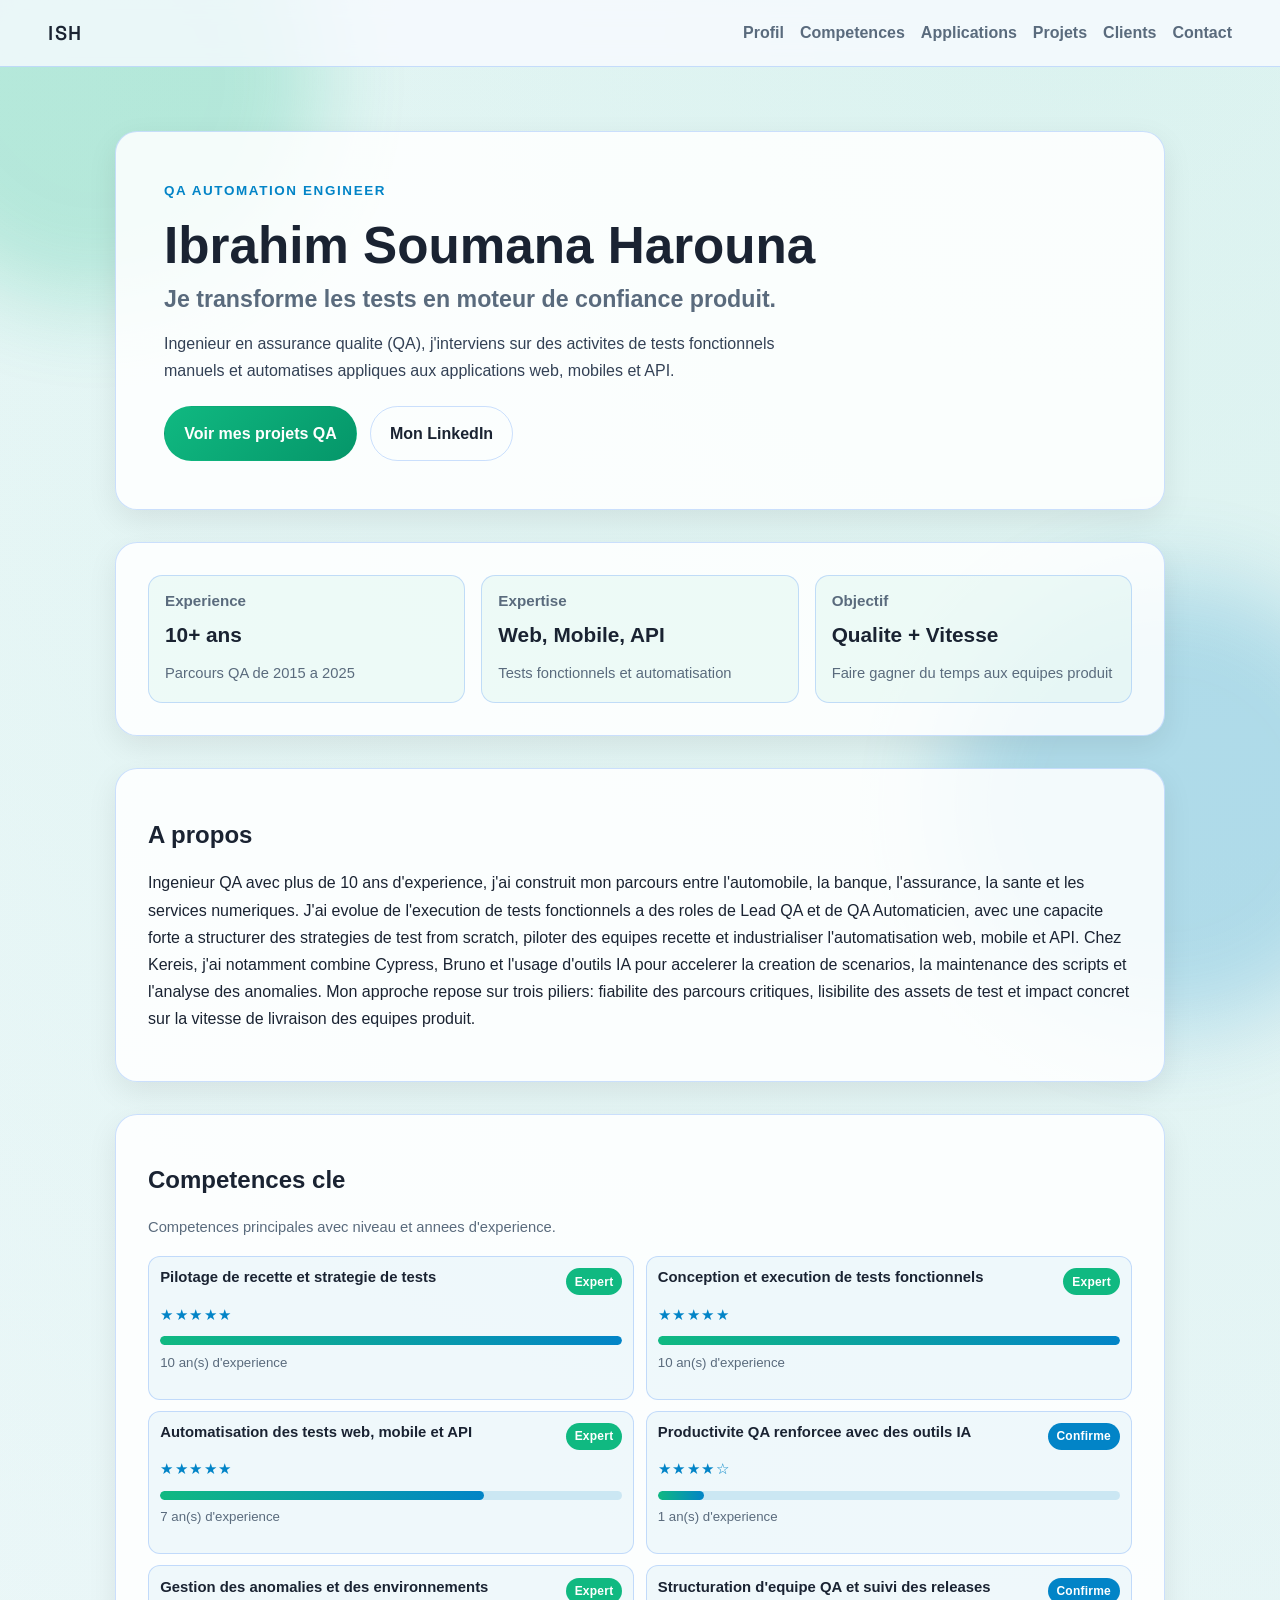
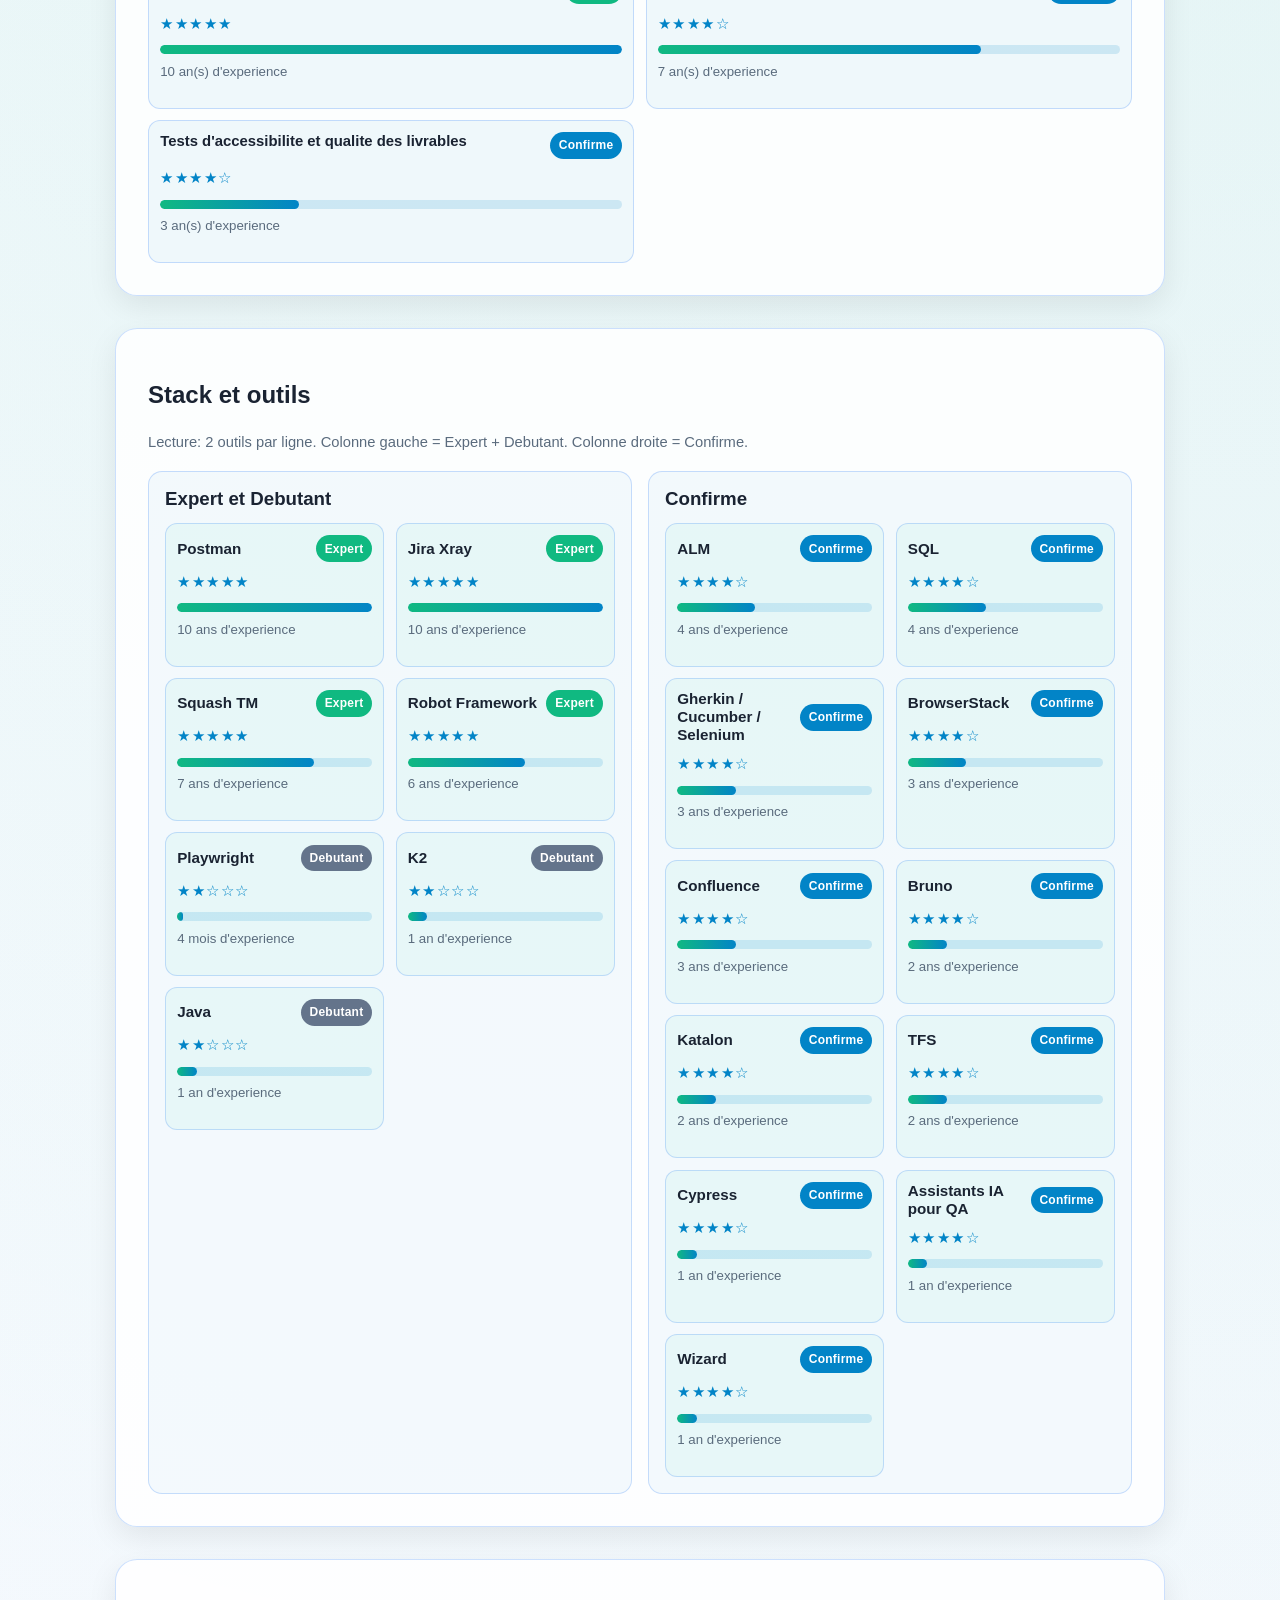
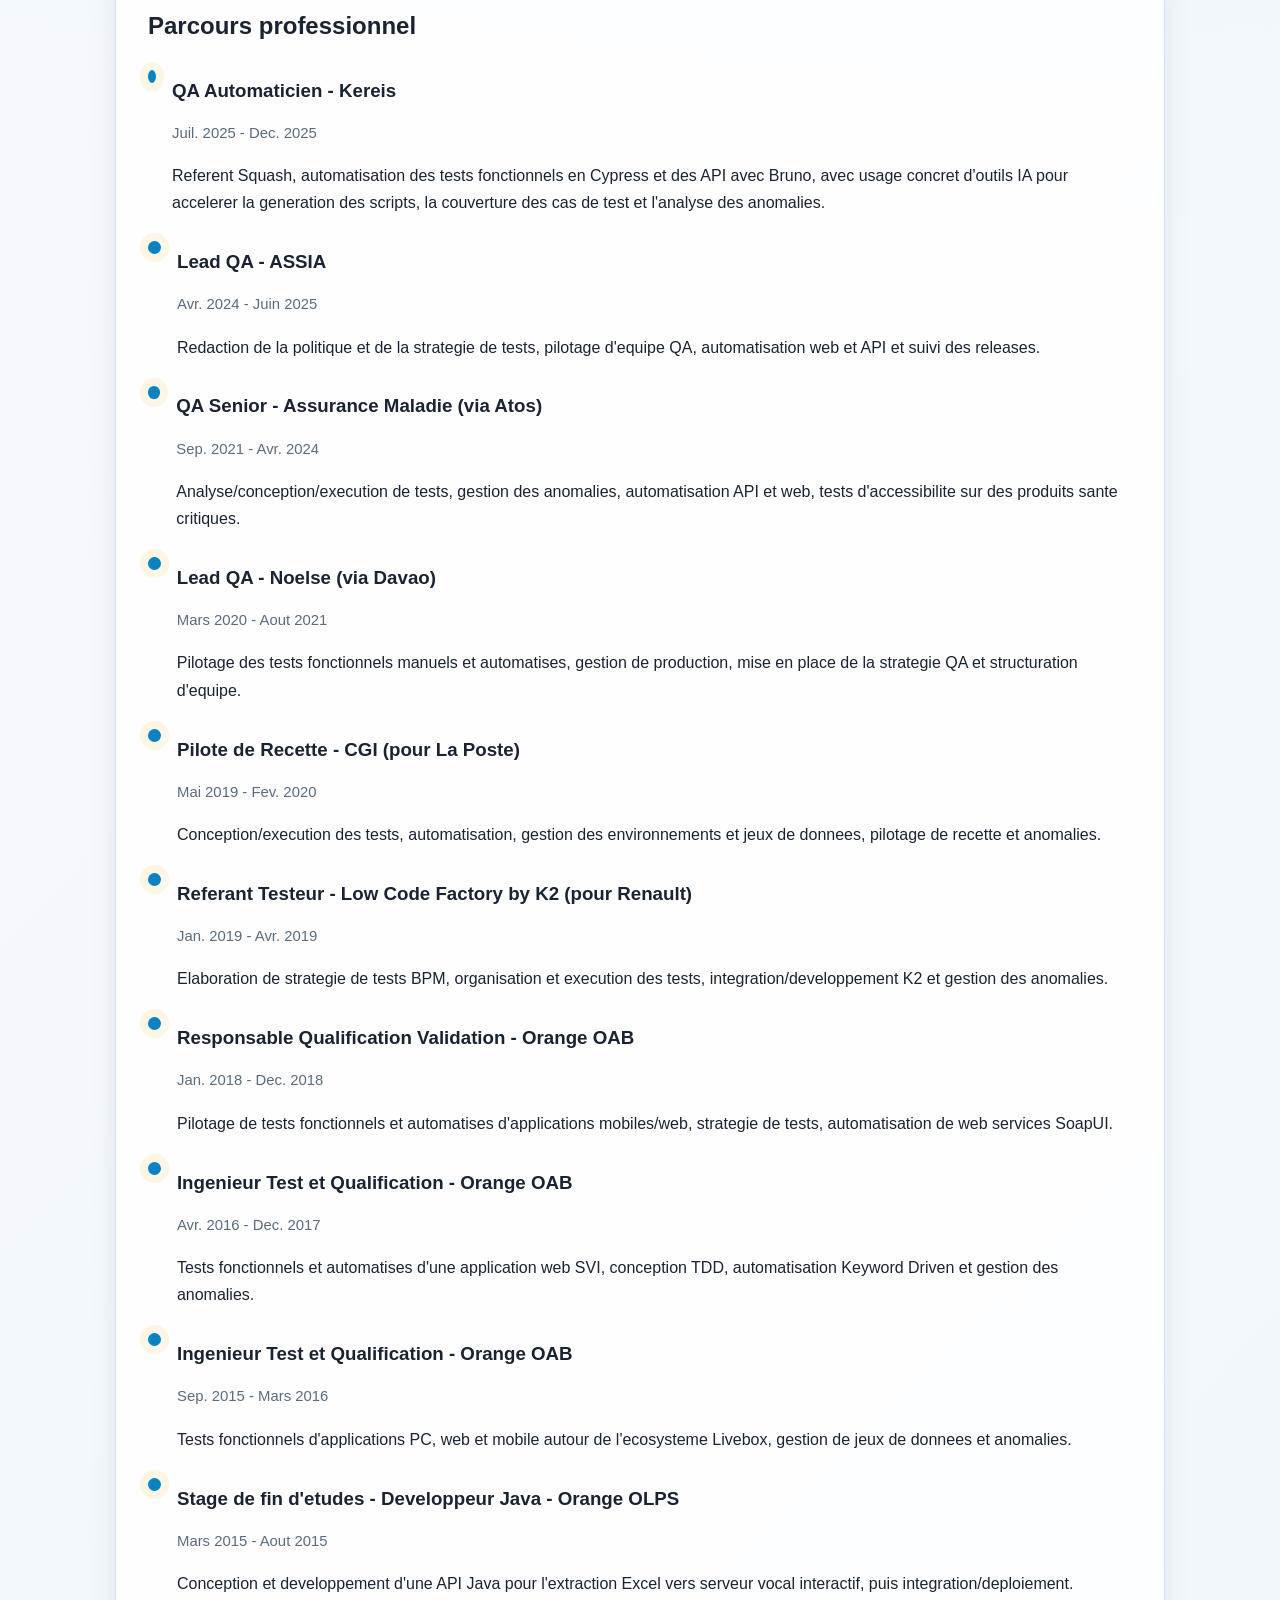
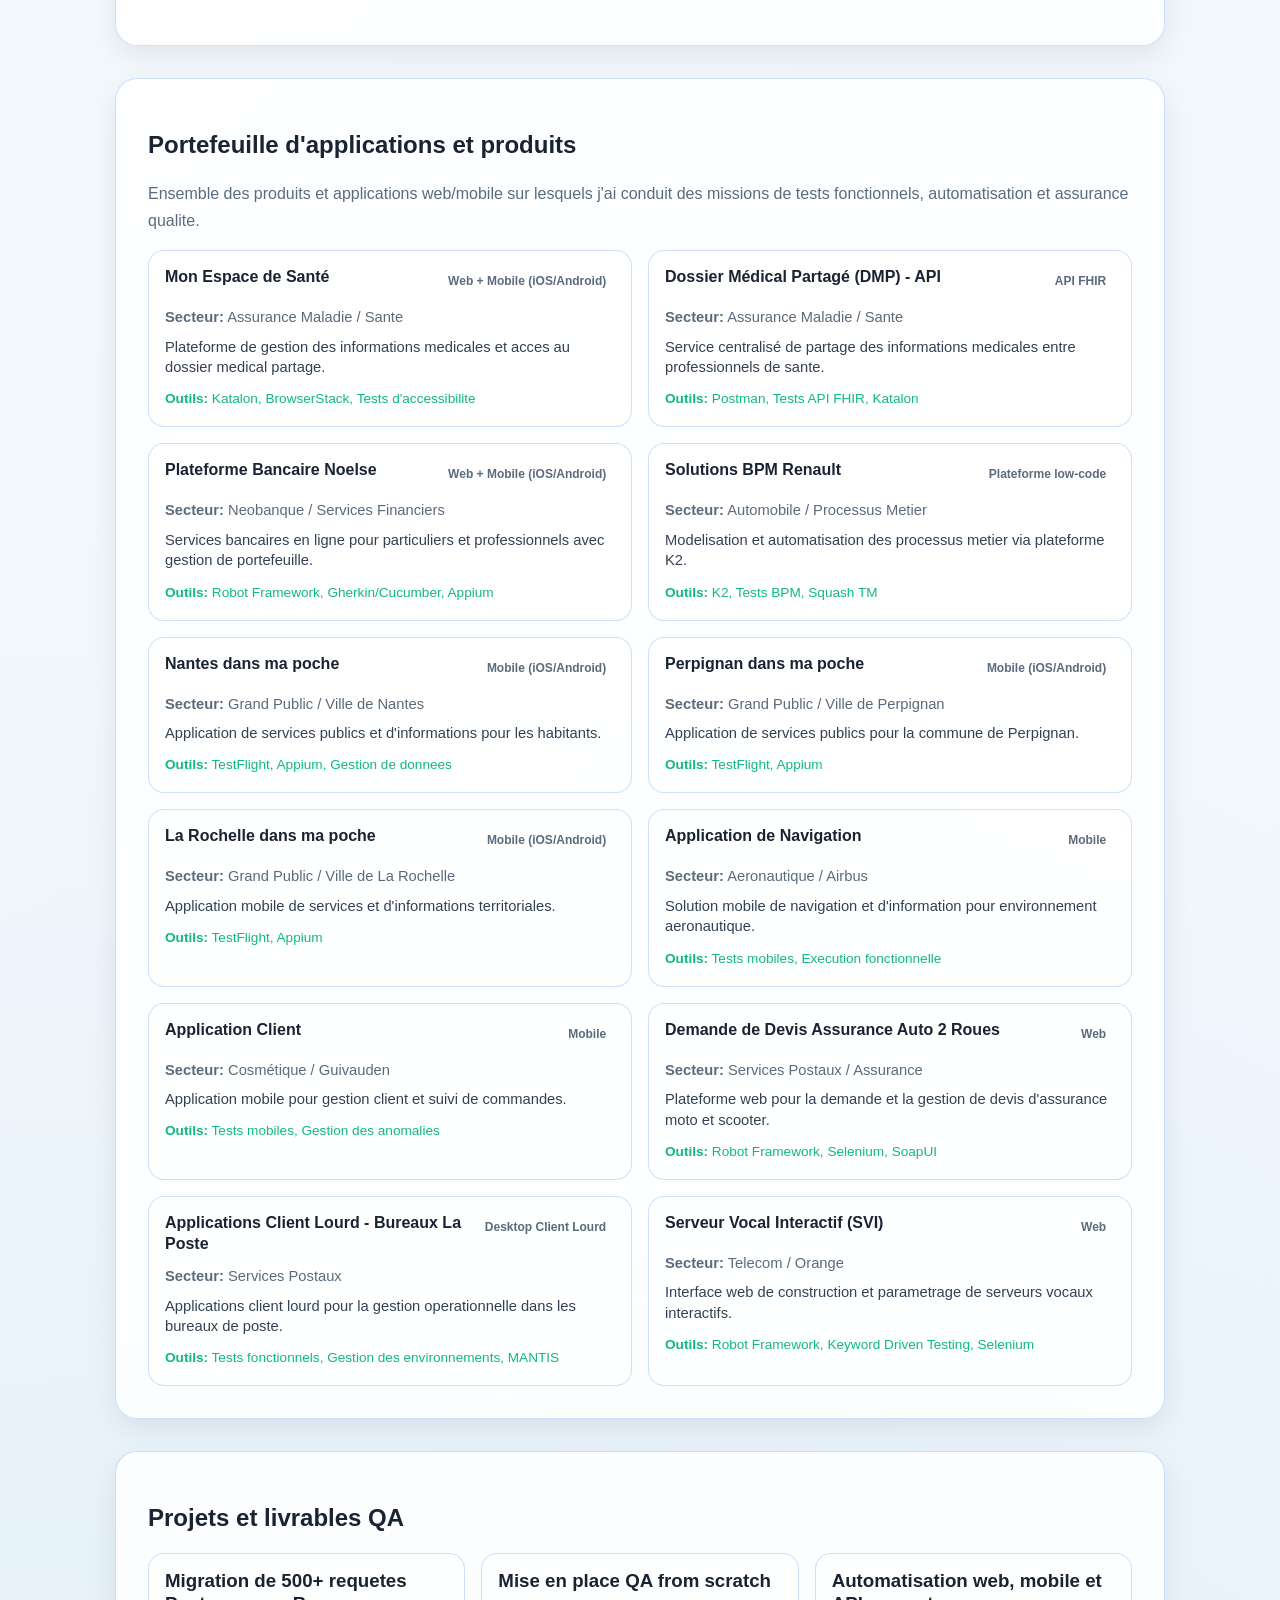
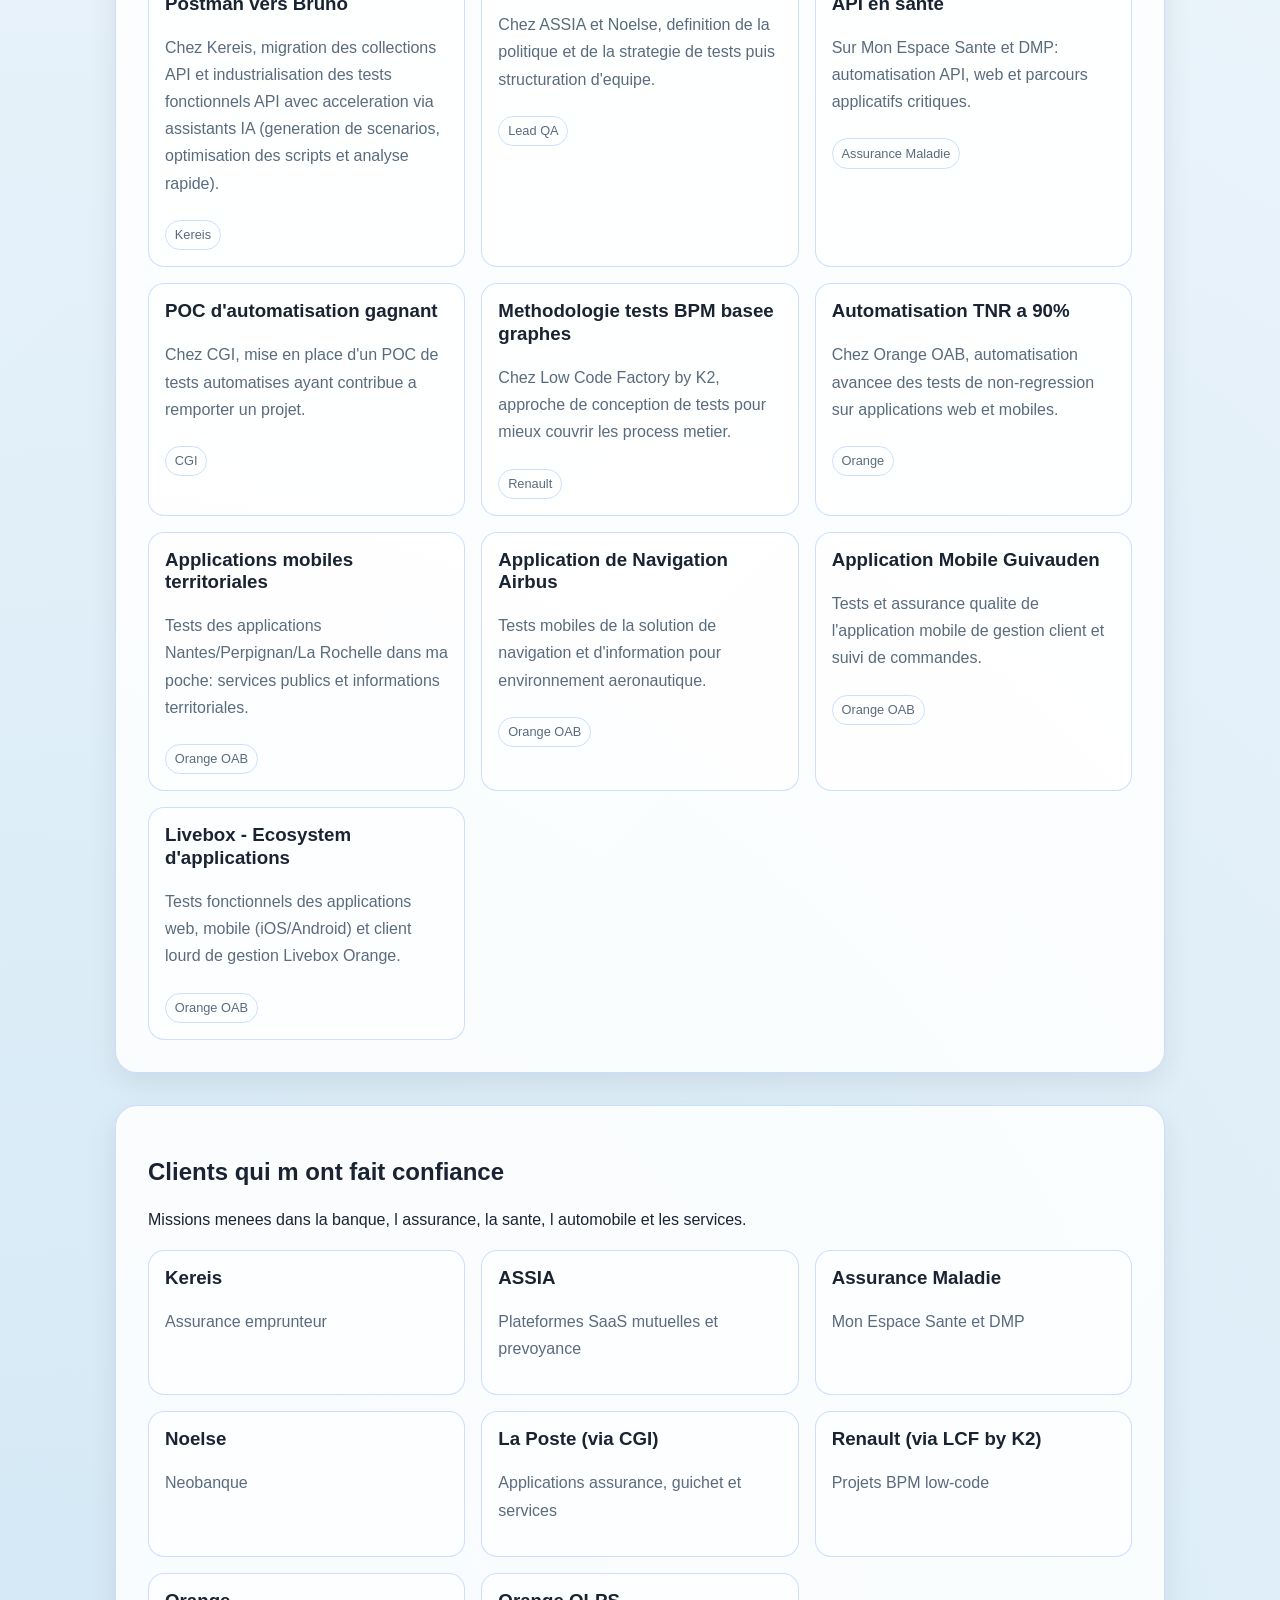
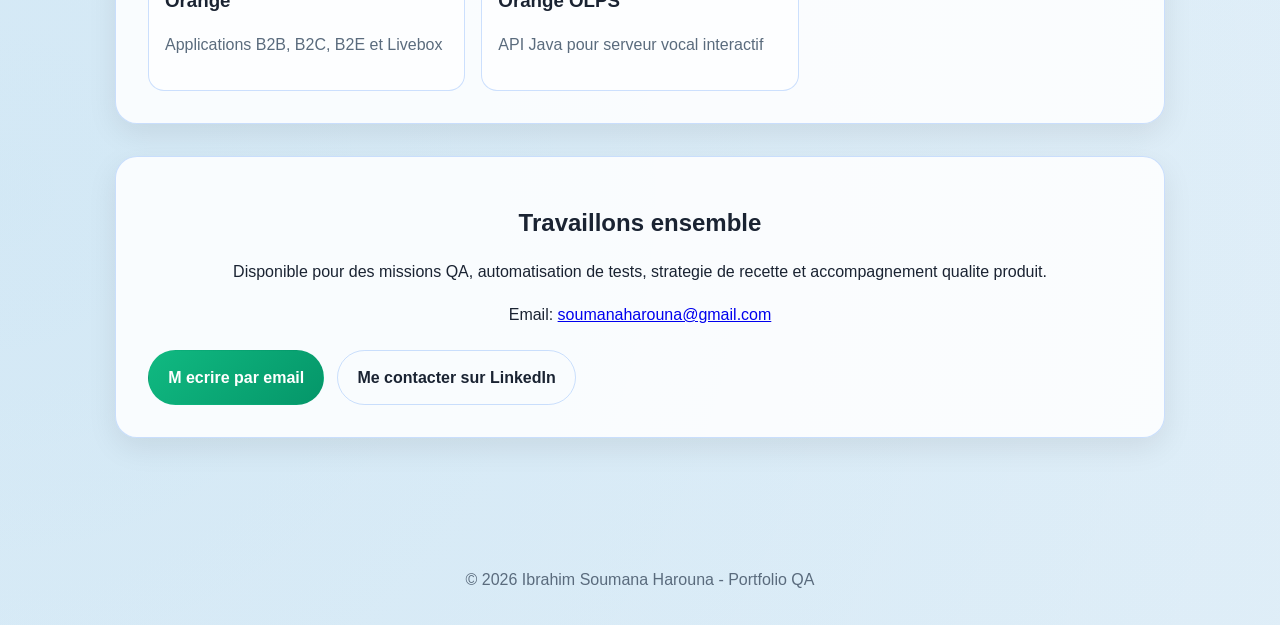
==== index.html @ 2a38deae "Initial portfolio site" ====
<!doctype html>
<html lang="fr">
  <head>
    <meta charset="UTF-8" />
    <meta name="viewport" content="width=device-width, initial-scale=1.0" />
    <title>Ibrahim Soumana Harouna | QA Automation Portfolio</title>
    <meta
      name="description"
      content="Portfolio de Ibrahim Soumana Harouna, QA Automation Engineer specialise en Cypress, Playwright et Bruno."
    />
    <link rel="preconnect" href="https://fonts.googleapis.com" />
    <link rel="preconnect" href="https://fonts.gstatic.com" crossorigin />
    <link
      href="https://fonts.googleapis.com/css2?family=Manrope:wght@400;600;700;800&family=Space+Grotesk:wght@400;500;700&display=swap"
      rel="stylesheet"
    />
    <link rel="stylesheet" href="styles.css" />
  </head>
  <body>
    <div class="bg-orb orb-1"></div>
    <div class="bg-orb orb-2"></div>

    <header class="site-header">
      <a class="brand" href="#top">ISH</a>
      <nav>
        <a href="#about">Profil</a>
        <a href="#skills">Competences</a>
        <a href="#applications">Applications</a>
        <a href="#projects">Projets</a>
        <a href="#clients">Clients</a>
        <a href="#contact">Contact</a>
      </nav>
    </header>

    <main id="top">
      <section class="hero reveal">
        <p class="kicker">QA AUTOMATION ENGINEER</p>
        <h1>
          Ibrahim Soumana Harouna
          <span>Je transforme les tests en moteur de confiance produit.</span>
        </h1>
        <p class="intro">
          Ingenieur en assurance qualite (QA), j'interviens sur des activites de tests fonctionnels
          manuels et automatises appliques aux applications web, mobiles et API.
        </p>
        <div class="hero-actions">
          <a class="btn btn-primary" href="#projects">Voir mes projets QA</a>
          <a class="btn btn-ghost" href="https://www.linkedin.com/in/ibrahim-soumana-harouna-bb83295a/" target="_blank" rel="noreferrer">Mon LinkedIn</a>
        </div>
      </section>

      <section class="stats reveal">
        <article>
          <h2>Experience</h2>
          <p>10+ ans</p>
          <span>Parcours QA de 2015 a 2025</span>
        </article>
        <article>
          <h2>Expertise</h2>
          <p>Web, Mobile, API</p>
          <span>Tests fonctionnels et automatisation</span>
        </article>
        <article>
          <h2>Objectif</h2>
          <p>Qualite + Vitesse</p>
          <span>Faire gagner du temps aux equipes produit</span>
        </article>
      </section>

      <section id="about" class="about reveal">
        <h2>A propos</h2>
        <p>
          Ingenieur QA avec plus de 10 ans d'experience, j'ai construit mon parcours entre
          l'automobile, la banque, l'assurance, la sante et les services numeriques. J'ai evolue
          de l'execution de tests fonctionnels a des roles de Lead QA et de QA Automaticien,
          avec une capacite forte a structurer des strategies de test from scratch, piloter des
          equipes recette et industrialiser l'automatisation web, mobile et API. Chez Kereis,
          j'ai notamment combine Cypress, Bruno et l'usage d'outils IA pour accelerer la creation
          de scenarios, la maintenance des scripts et l'analyse des anomalies. Mon approche repose
          sur trois piliers: fiabilite des parcours critiques, lisibilite des assets de test et
          impact concret sur la vitesse de livraison des equipes produit.
        </p>
      </section>

      <section id="skills" class="skills reveal">
        <h2>Competences cle</h2>
        <p class="skills-legend">
          Competences principales avec niveau et annees d'experience.
        </p>
        <div id="skills-grid" class="skills-grid"></div>
      </section>

      <section id="stack" class="stack reveal">
        <h2>Stack et outils</h2>
        <p class="tools-legend">
          Lecture: 2 outils par ligne. Colonne gauche = Expert + Debutant. Colonne droite = Confirme.
        </p>
        <div class="stack-columns">
          <div class="stack-column">
            <h3>Expert et Debutant</h3>
            <div id="tools-left-list" class="tools-level-list"></div>
          </div>
          <div class="stack-column">
            <h3>Confirme</h3>
            <div id="tools-right-list" class="tools-level-list"></div>
          </div>
        </div>
      </section>

      <section class="timeline reveal">
        <h2>Parcours professionnel</h2>
        <div id="experience-list"></div>
      </section>

      <section id="applications" class="applications reveal">
        <h2>Portefeuille d'applications et produits</h2>
        <p>
          Ensemble des produits et applications web/mobile sur lesquels j'ai conduit des missions
          de tests fonctionnels, automatisation et assurance qualite.
        </p>
        <div id="applications-grid" class="applications-grid"></div>
      </section>

      <section id="projects" class="projects reveal">
        <h2>Projets et livrables QA</h2>
        <div id="project-grid" class="project-grid"></div>
      </section>

      <section id="clients" class="clients reveal">
        <h2>Clients qui m ont fait confiance</h2>
        <p>
          Missions menees dans la banque, l assurance, la sante, l automobile et les services.
        </p>
        <div id="client-grid" class="client-grid"></div>
      </section>

      <section id="contact" class="contact reveal">
        <h2>Travaillons ensemble</h2>
        <p>
          Disponible pour des missions QA, automatisation de tests, strategie de recette et
          accompagnement qualite produit.
        </p>
        <p>
          Email: <a href="mailto:soumanaharouna@gmail.com">soumanaharouna@gmail.com</a>
        </p>
        <div class="hero-actions">
          <a class="btn btn-primary" href="mailto:soumanaharouna@gmail.com">M ecrire par email</a>
          <a class="btn btn-ghost" href="https://www.linkedin.com/in/ibrahim-soumana-harouna-bb83295a/" target="_blank" rel="noreferrer">Me contacter sur LinkedIn</a>
        </div>
      </section>
    </main>

    <footer>
      <p>© <span id="year"></span> Ibrahim Soumana Harouna - Portfolio QA</p>
    </footer>

    <script src="app.js"></script>
  </body>
</html>
---- styles.css ----
:root {
  --bg: #f8fbff;
  --bg-soft: #eef5fb;
  --text: #1a2332;
  --muted: #5a6b7d;
  --card: rgba(255, 255, 255, 0.85);
  --line: rgba(59, 130, 246, 0.25);
  --accent: #10b981;
  --accent-2: #0284c7;
  --shadow: 0 10px 30px rgba(0, 0, 0, 0.08);
}

* {
  box-sizing: border-box;
}

html,
body {
  margin: 0;
  padding: 0;
}

body {
  font-family: "Segoe UI", Tahoma, Geneva, Verdana, sans-serif;
  background:
    radial-gradient(circle at 85% 0%, rgba(16, 185, 129, 0.12), transparent 40%),
    radial-gradient(circle at 0% 95%, rgba(2, 132, 199, 0.12), transparent 35%),
    linear-gradient(135deg, var(--bg) 0%, var(--bg-soft) 100%);
  color: var(--text);
  line-height: 1.7;
  overflow-x: hidden;
}

.bg-orb {
  position: fixed;
  width: 28rem;
  height: 28rem;
  border-radius: 50%;
  filter: blur(45px);
  z-index: -1;
  opacity: 0.22;
}

.orb-1 {
  top: -9rem;
  left: -8rem;
  background: #10b981;
}

.orb-2 {
  bottom: -8rem;
  right: -7rem;
  background: #0284c7;
}

.site-header {
  position: sticky;
  top: 0;
  backdrop-filter: blur(10px);
  background: rgba(248, 251, 255, 0.8);
  border-bottom: 1px solid var(--line);
  padding: 1rem min(6vw, 3rem);
  display: flex;
  justify-content: space-between;
  align-items: center;
  z-index: 9;
}

.site-header nav {
  display: flex;
  gap: 1rem;
  flex-wrap: wrap;
}

.site-header a {
  color: var(--muted);
  text-decoration: none;
  font-weight: 600;
  transition: color 0.25s ease;
}

.site-header a:hover {
  color: var(--text);
}

.brand {
  font-family: "Space Grotesk", sans-serif;
  font-size: 1.25rem;
  letter-spacing: 0.08em;
  color: var(--text) !important;
}

main {
  width: min(1050px, 92vw);
  margin: 0 auto;
  padding: 2rem 0 4rem;
}

section {
  margin: 2rem 0;
  padding: 2rem;
  border: 1px solid var(--line);
  border-radius: 22px;
  background: var(--card);
  box-shadow: var(--shadow);
}

.hero {
  padding: 3rem;
}

.kicker {
  margin: 0;
  letter-spacing: 0.12em;
  color: var(--accent-2);
  font-size: 0.84rem;
  font-weight: 700;
}

h1,
h2,
h3 {
  font-family: "Segoe UI", Tahoma, Geneva, Verdana, sans-serif;
  line-height: 1.2;
}

h1 {
  font-size: clamp(2rem, 4vw, 3.5rem);
  margin: 0.75rem 0 1rem;
}

h1 span {
  display: block;
  font-size: clamp(1rem, 2.1vw, 1.45rem);
  color: var(--muted);
  margin-top: 0.6rem;
  font-family: "Segoe UI", Tahoma, Geneva, Verdana, sans-serif;
}

.intro {
  max-width: 70ch;
  color: #334155;
}

.hero-actions {
  margin-top: 1.4rem;
  display: flex;
  gap: 0.8rem;
  flex-wrap: wrap;
}

.btn {
  display: inline-flex;
  align-items: center;
  justify-content: center;
  border-radius: 999px;
  padding: 0.8rem 1.2rem;
  text-decoration: none;
  font-weight: 700;
  border: 1px solid transparent;
  transition: transform 0.2s ease, box-shadow 0.2s ease, background 0.2s ease;
}

.btn:hover {
  transform: translateY(-2px);
}

.btn-primary {
  color: #fff;
  background: linear-gradient(135deg, var(--accent), #059669);
}

.btn-ghost {
  color: var(--text);
  border-color: var(--line);
}

.stats {
  display: grid;
  grid-template-columns: repeat(3, minmax(0, 1fr));
  gap: 1rem;
}

.stats article {
  border: 1px solid var(--line);
  border-radius: 14px;
  padding: 1rem;
  background: rgba(16, 185, 129, 0.06);
}

.stats h2 {
  margin: 0;
  font-size: 0.95rem;
  color: var(--muted);
}

.stats p {
  margin: 0.4rem 0;
  font-size: 1.3rem;
  font-weight: 800;
}

.stats span {
  color: var(--muted);
  font-size: 0.92rem;
}


.skills,
.stack {
  display: block;
}

.skills-legend {
  margin: 1rem 0 0;
  color: var(--muted);
  font-size: 0.92rem;
}

.skills-grid {
  margin-top: 1rem;
  display: grid;
  grid-template-columns: repeat(2, minmax(0, 1fr));
  gap: 0.7rem;
}

.skill-card {
  border: 1px solid var(--line);
  border-radius: 12px;
  padding: 0.7rem;
  background: rgba(2, 132, 199, 0.05);
}

.skill-header {
  display: flex;
  justify-content: space-between;
  align-items: flex-start;
  gap: 0.5rem;
  margin-bottom: 0.4rem;
}

.skill-header h3 {
  margin: 0;
  font-size: 0.93rem;
  font-family: "Segoe UI", Tahoma, Geneva, Verdana, sans-serif;
  line-height: 1.3;
}

.skills ul {
  margin: 1rem 0 0;
  padding: 0;
  list-style: none;
  display: grid;
  gap: 0.6rem;
}

.skills li {
  border-left: 3px solid var(--accent);
  padding: 0.55rem 0.8rem;
  background: rgba(16, 185, 129, 0.08);
  border-radius: 0 10px 10px 0;
}

.tools-list {
  grid-template-columns: repeat(2, minmax(0, 1fr));
}

.tools-legend {
  margin: 0.7rem 0 0;
  color: var(--muted);
  font-size: 0.92rem;
}

.stack-columns {
  margin-top: 1rem;
  display: grid;
  grid-template-columns: 1fr 1fr;
  gap: 1rem;
}

.stack-column {
  border: 1px solid var(--line);
  border-radius: 14px;
  padding: 1rem;
  background: rgba(2, 132, 199, 0.04);
}

.stack-column h3 {
  margin: 0;
}

.tools-level-list {
  margin-top: 0.8rem;
  display: grid;
  grid-template-columns: repeat(2, minmax(0, 1fr));
  gap: 0.7rem;
}

.tool-level-item {
  border: 1px solid var(--line);
  border-radius: 12px;
  padding: 0.7rem;
  background: rgba(16, 185, 129, 0.05);
}

.tool-level-header {
  display: flex;
  justify-content: space-between;
  align-items: center;
  gap: 0.5rem;
}

.tool-level-header h3 {
  margin: 0;
  font-size: 0.95rem;
  font-family: "Segoe UI", Tahoma, Geneva, Verdana, sans-serif;
}

.level-badge {
  border-radius: 999px;
  padding: 0.2rem 0.55rem;
  font-size: 0.75rem;
  font-weight: 800;
  letter-spacing: 0.02em;
}

.level-expert {
  color: #fff;
  background: #10b981;
}

.level-confirme {
  color: #fff;
  background: #0284c7;
}

.level-debutant {
  color: #fff;
  background: #64748b;
}

.level-track {
  height: 9px;
  border-radius: 999px;
  margin-top: 0.55rem;
  background: rgba(2, 132, 199, 0.15);
  overflow: hidden;
}

.tool-stars {
  margin: 0.4rem 0 0;
  font-size: 0.95rem;
  letter-spacing: 0.1em;
  color: #0284c7;
}

.level-fill {
  display: block;
  height: 100%;
  border-radius: inherit;
  background: linear-gradient(90deg, var(--accent), var(--accent-2));
}

.tool-level-foot {
  margin-top: 0.4rem;
  color: var(--muted);
  font-size: 0.83rem;
}

.timeline article {
  display: flex;
  gap: 1rem;
  align-items: flex-start;
}

.timeline-dot {
  width: 13px;
  height: 13px;
  border-radius: 50%;
  margin-top: 0.55rem;
  background: var(--accent-2);
  box-shadow: 0 0 0 8px rgba(255, 200, 87, 0.17);
}

.timeline-date {
  margin: 0.25rem 0;
  color: var(--muted);
  font-size: 0.93rem;
}

.applications {
  display: block;
}

.applications > p {
  color: var(--muted);
  margin: 1rem 0;
}

.applications-grid {
  display: grid;
  grid-template-columns: repeat(2, minmax(0, 1fr));
  gap: 1rem;
  margin-top: 1rem;
}

.app-card {
  border: 1px solid var(--line);
  border-radius: 16px;
  padding: 1rem;
  background: rgba(255, 255, 255, 0.6);
  transition: border-color 0.25s ease, box-shadow 0.25s ease;
}

.app-card:hover {
  border-color: var(--accent);
  box-shadow: 0 8px 24px rgba(16, 185, 129, 0.15);
}

.app-card-header {
  display: flex;
  justify-content: space-between;
  align-items: flex-start;
  gap: 0.8rem;
  margin-bottom: 0.6rem;
}

.app-card h3 {
  margin: 0;
  font-size: 1rem;
  line-height: 1.3;
}

.app-type {
  border-radius: 6px;
  padding: 0.25rem 0.55rem;
  color: #1e293b;
  color: var(--muted);
  font-size: 0.75rem;
  font-weight: 700;
  white-space: nowrap;
}

.app-sector {
  margin: 0.4rem 0;
  font-size: 0.92rem;
  color: var(--muted);
}

.app-desc {
  margin: 0.4rem 0;
  font-size: 0.92rem;
  color: #334155;
  line-height: 1.4;
}

.app-techs {
  margin: 0.6rem 0 0;
  font-size: 0.85rem;
  color: var(--accent);
}

.project-grid,
.client-grid {
  display: grid;
  grid-template-columns: repeat(3, minmax(0, 1fr));
  gap: 1rem;
  margin-top: 1rem;
}

.card {
  border: 1px solid var(--line);
  border-radius: 16px;
  padding: 1rem;
  background: rgba(255, 255, 255, 0.6);
}

.card h3 {
  margin-top: 0;
}

.card p {
  color: var(--muted);
}

.badge {
  display: inline-block;
  margin-top: 0.45rem;
  padding: 0.2rem 0.55rem;
  border-radius: 999px;
  border: 1px solid var(--line);
  color: var(--muted);
  font-size: 0.8rem;
}

.contact {
  text-align: center;
}

footer {
  text-align: center;
  color: var(--muted);
  padding: 1rem;
}

.reveal {
  opacity: 0;
  transform: translateY(22px);
  transition: opacity 0.7s ease, transform 0.7s ease;
}

.reveal.visible {
  opacity: 1;
  transform: translateY(0);
}

@media (max-width: 900px) {
  .stats,
  .skills-grid,
  .stack-columns,
  .applications-grid,
  .project-grid,
  .client-grid {
    grid-template-columns: 1fr;
  }

  .tools-level-list {
    grid-template-columns: 1fr;
  }

  section,
  .hero {
    color: #334155;
  }

  .site-header {
    align-items: flex-start;
    gap: 0.8rem;
    flex-direction: column;
  }
}
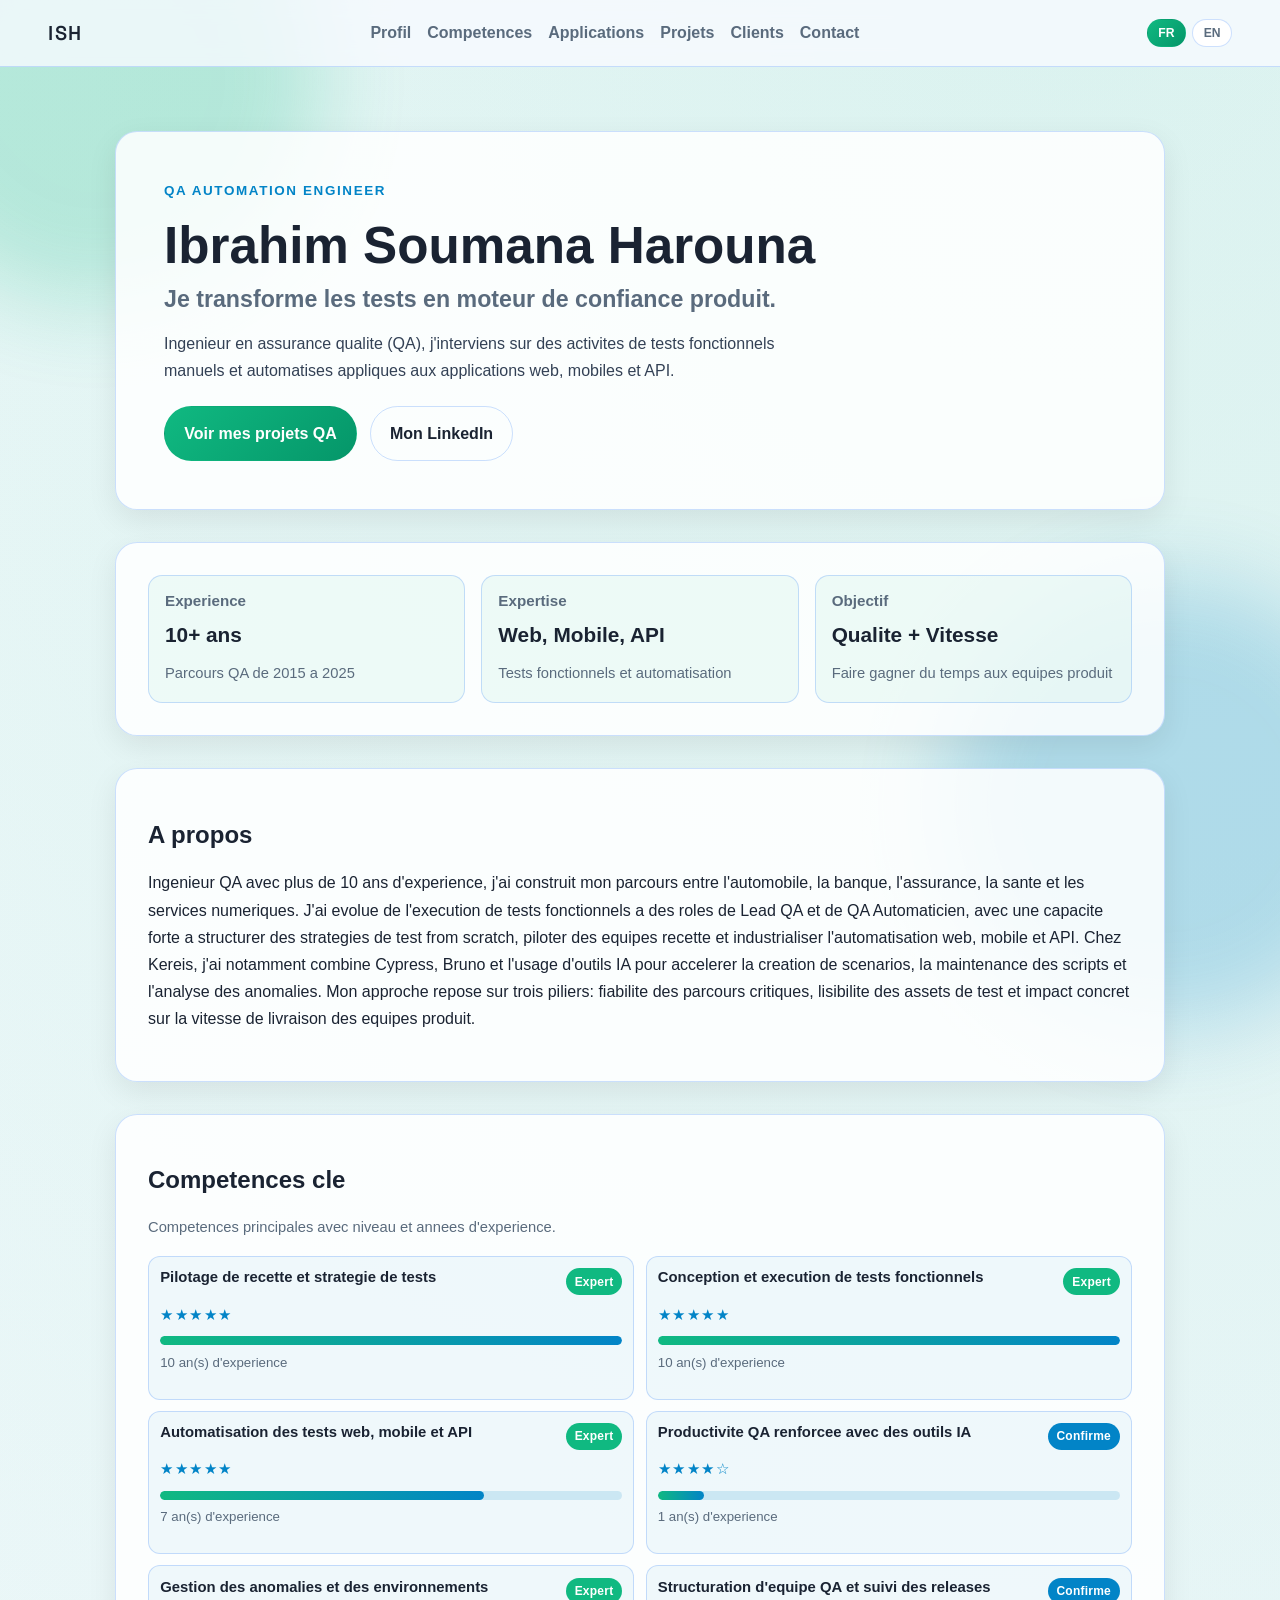
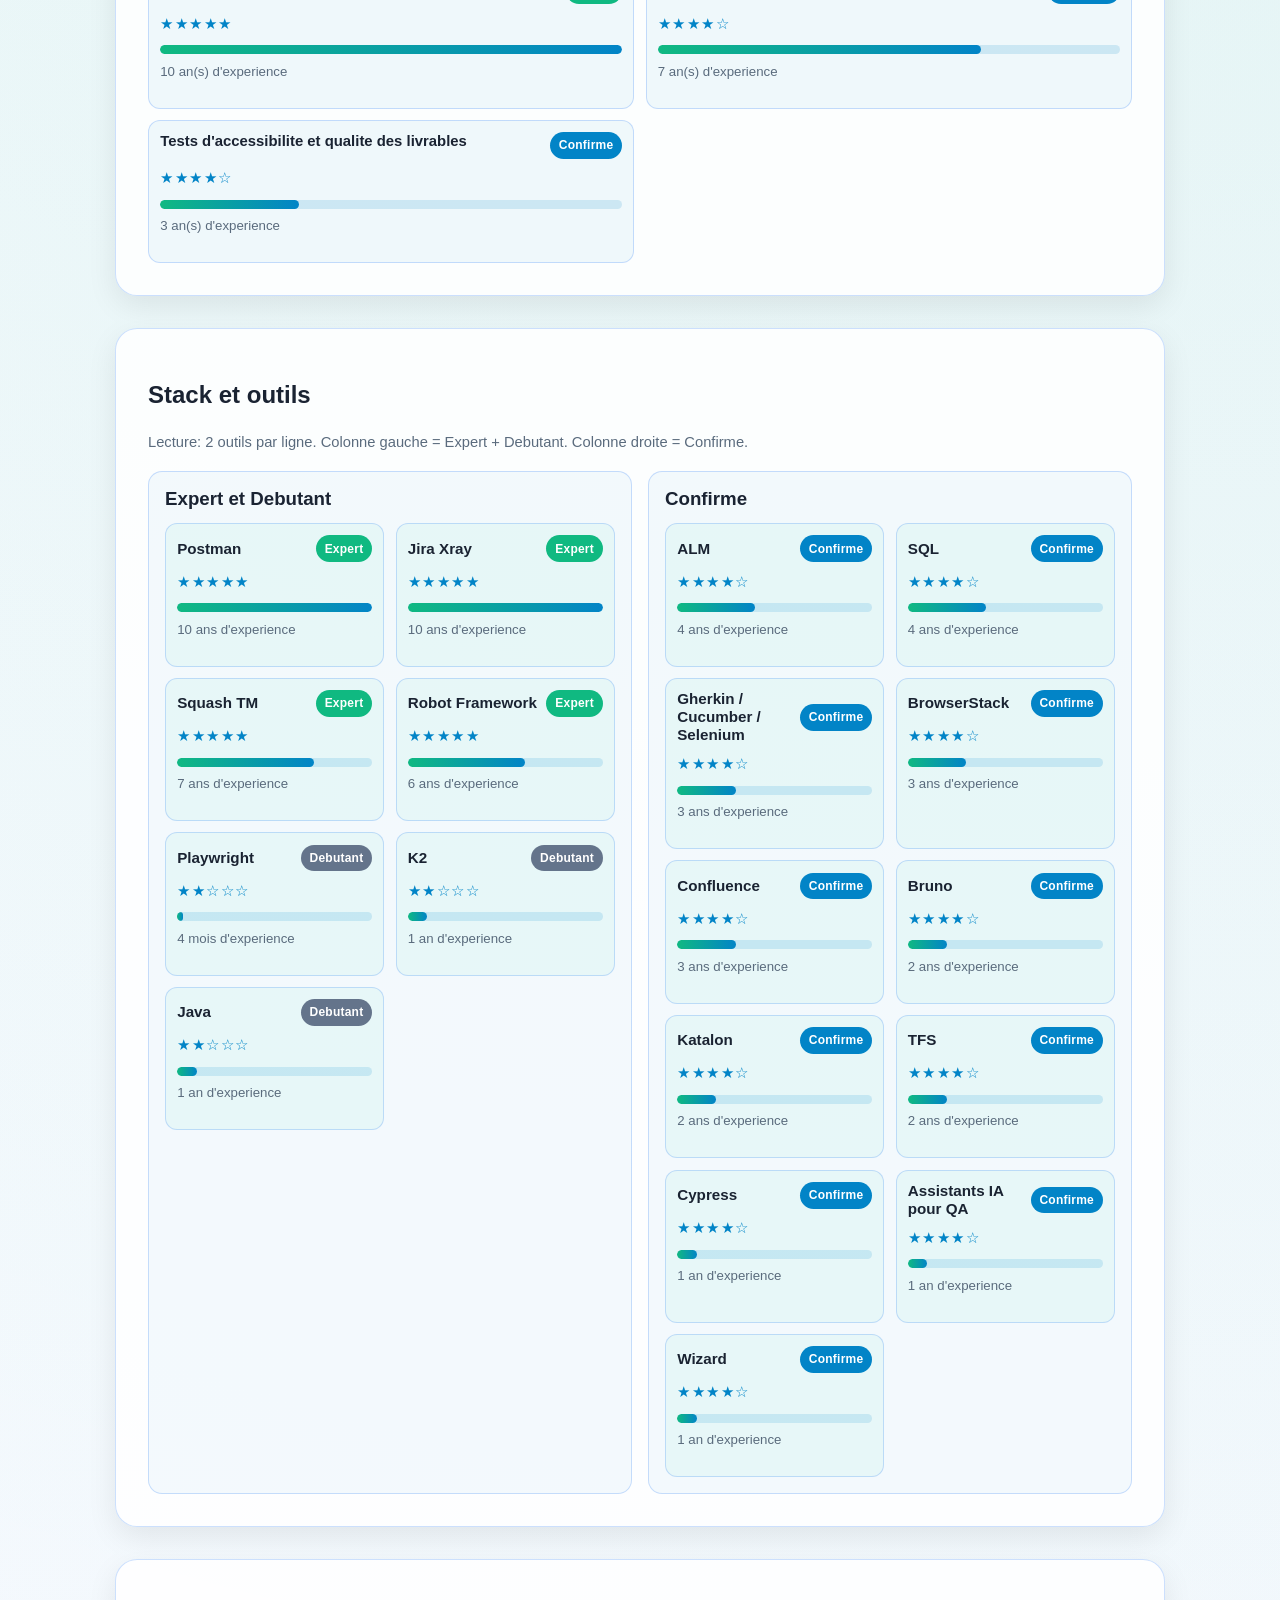
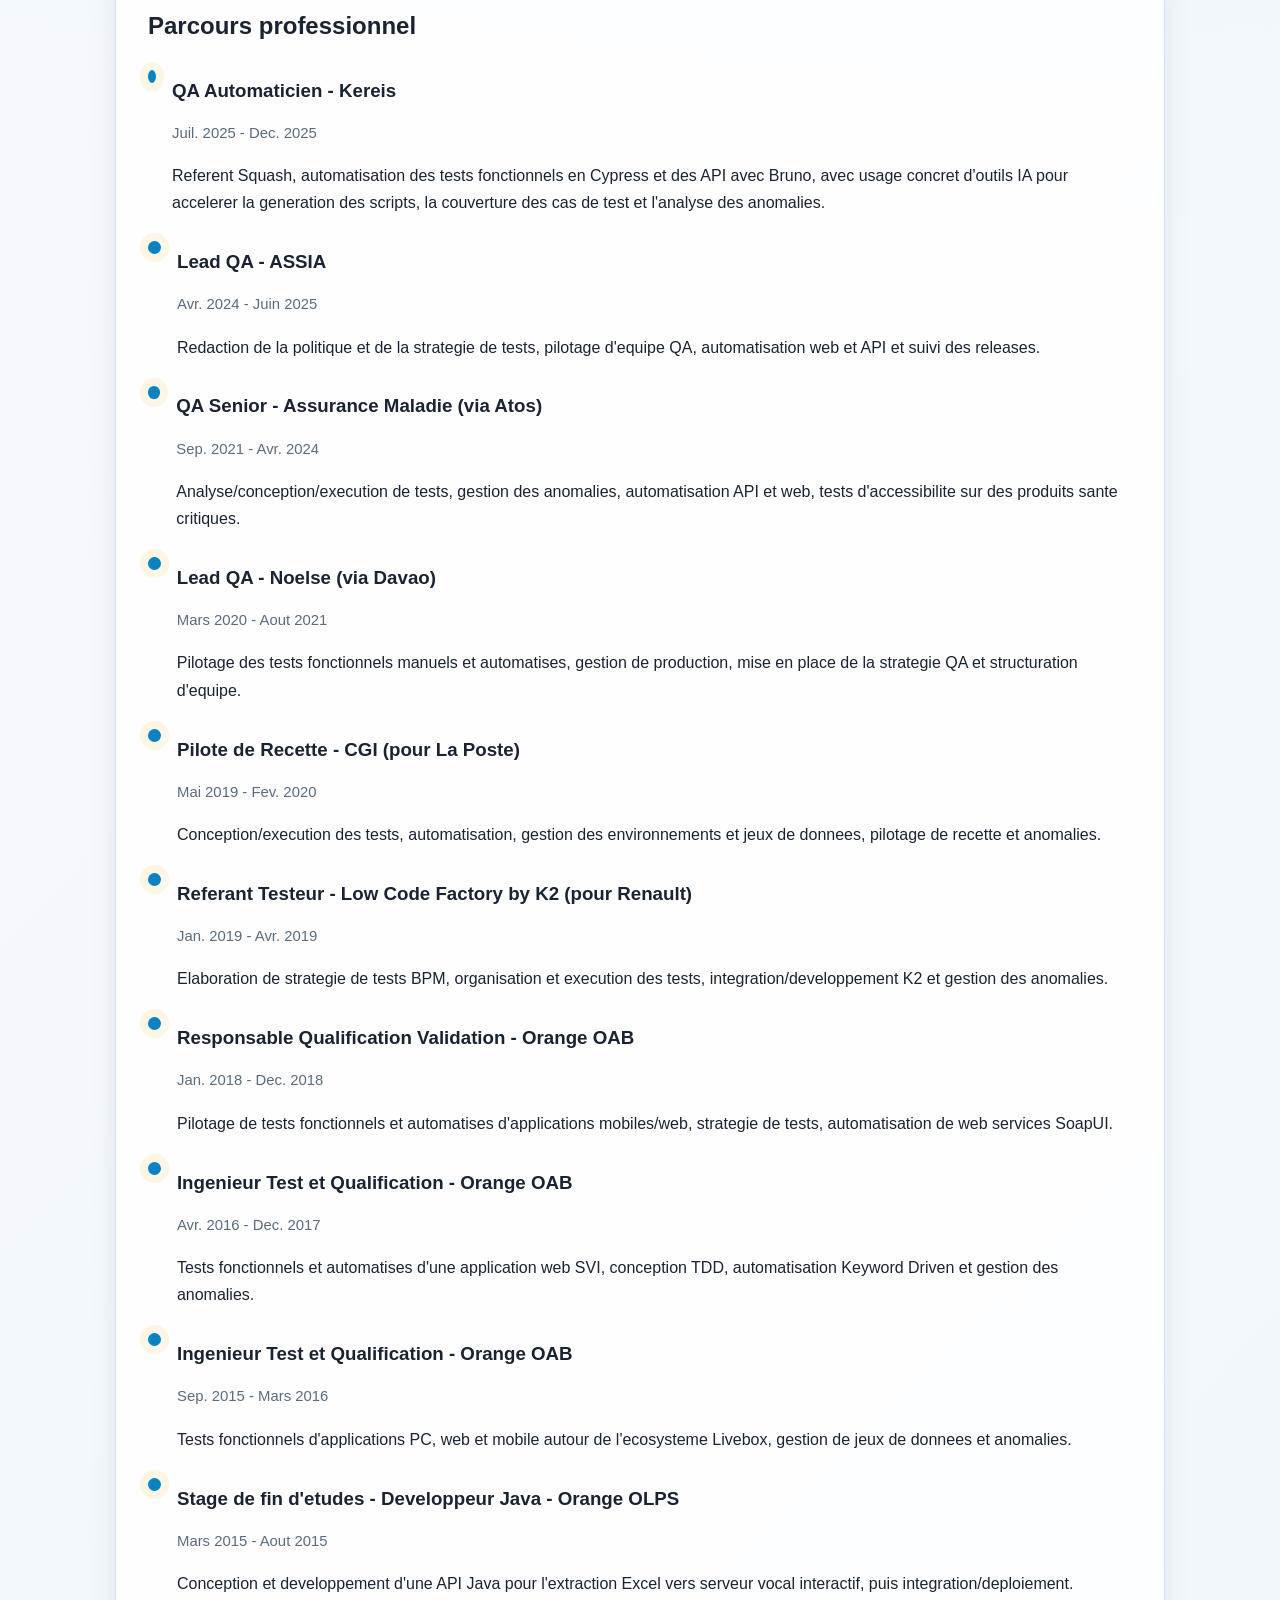
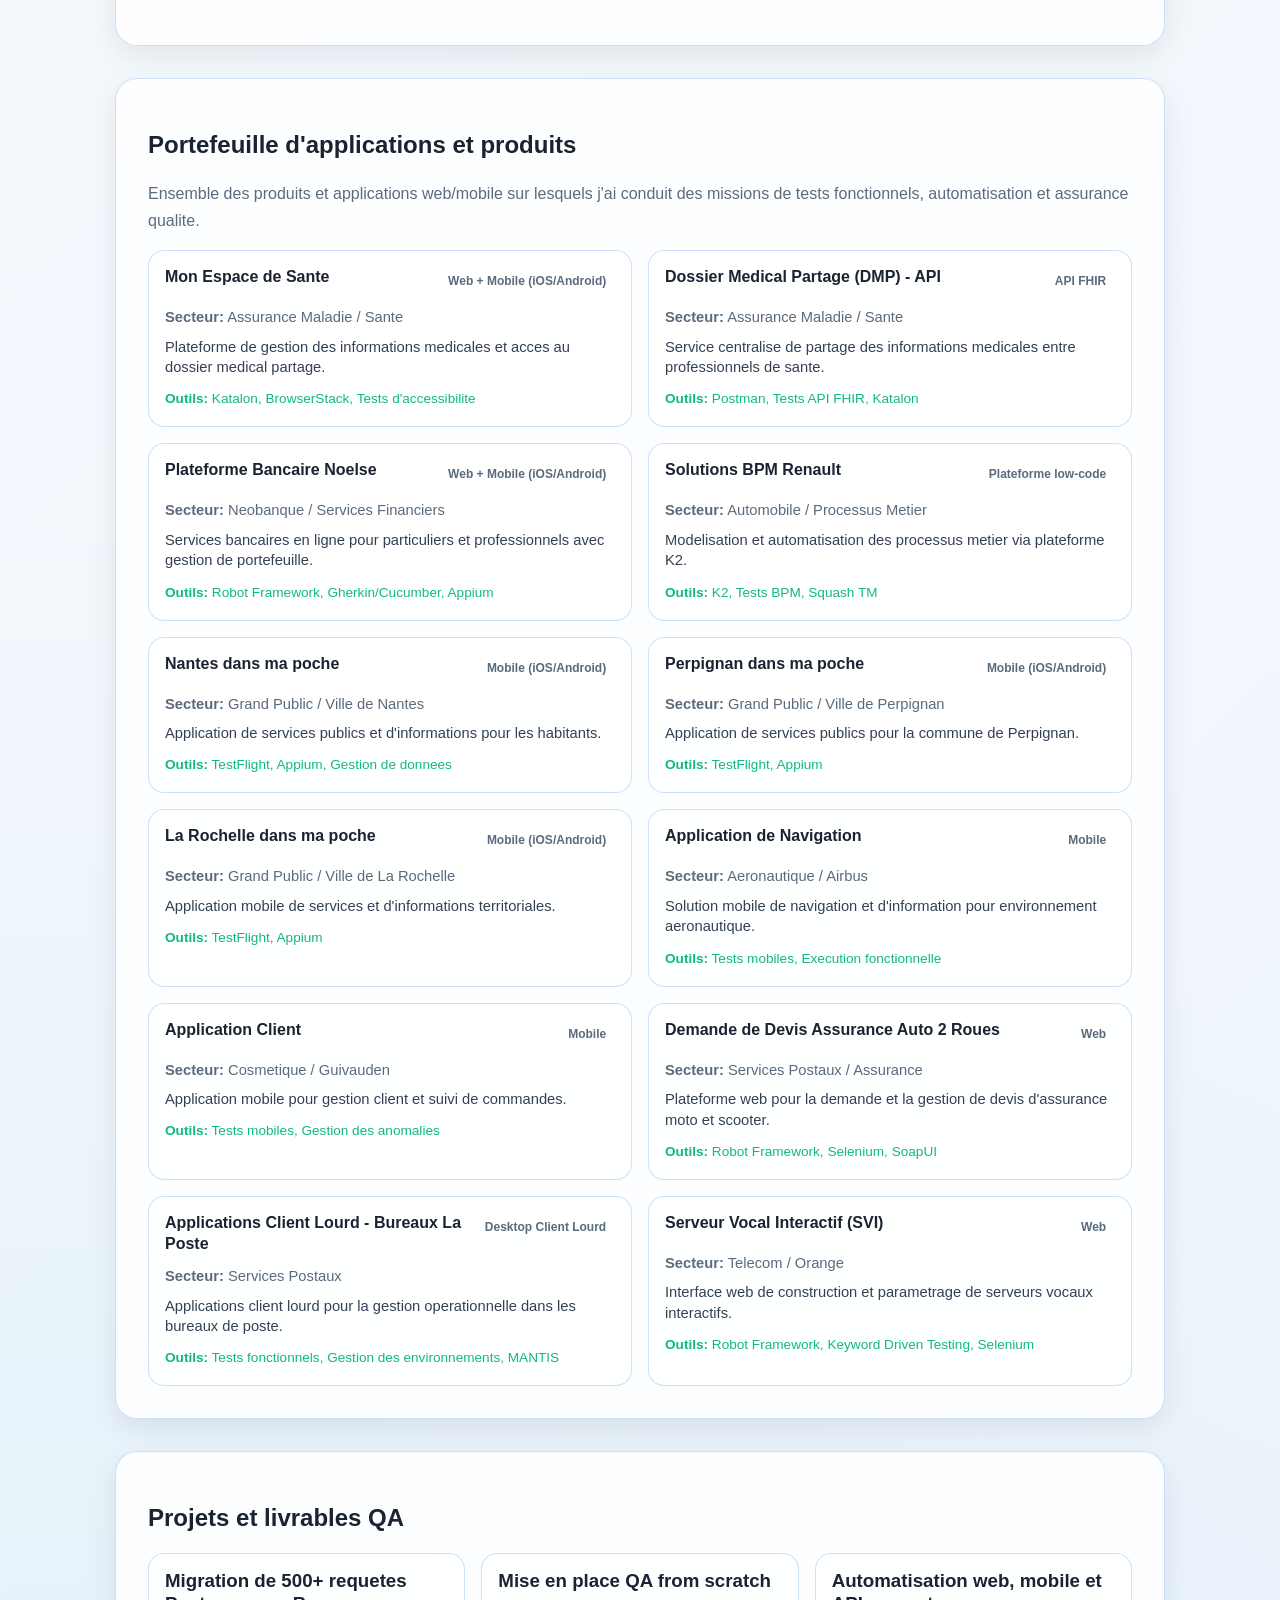
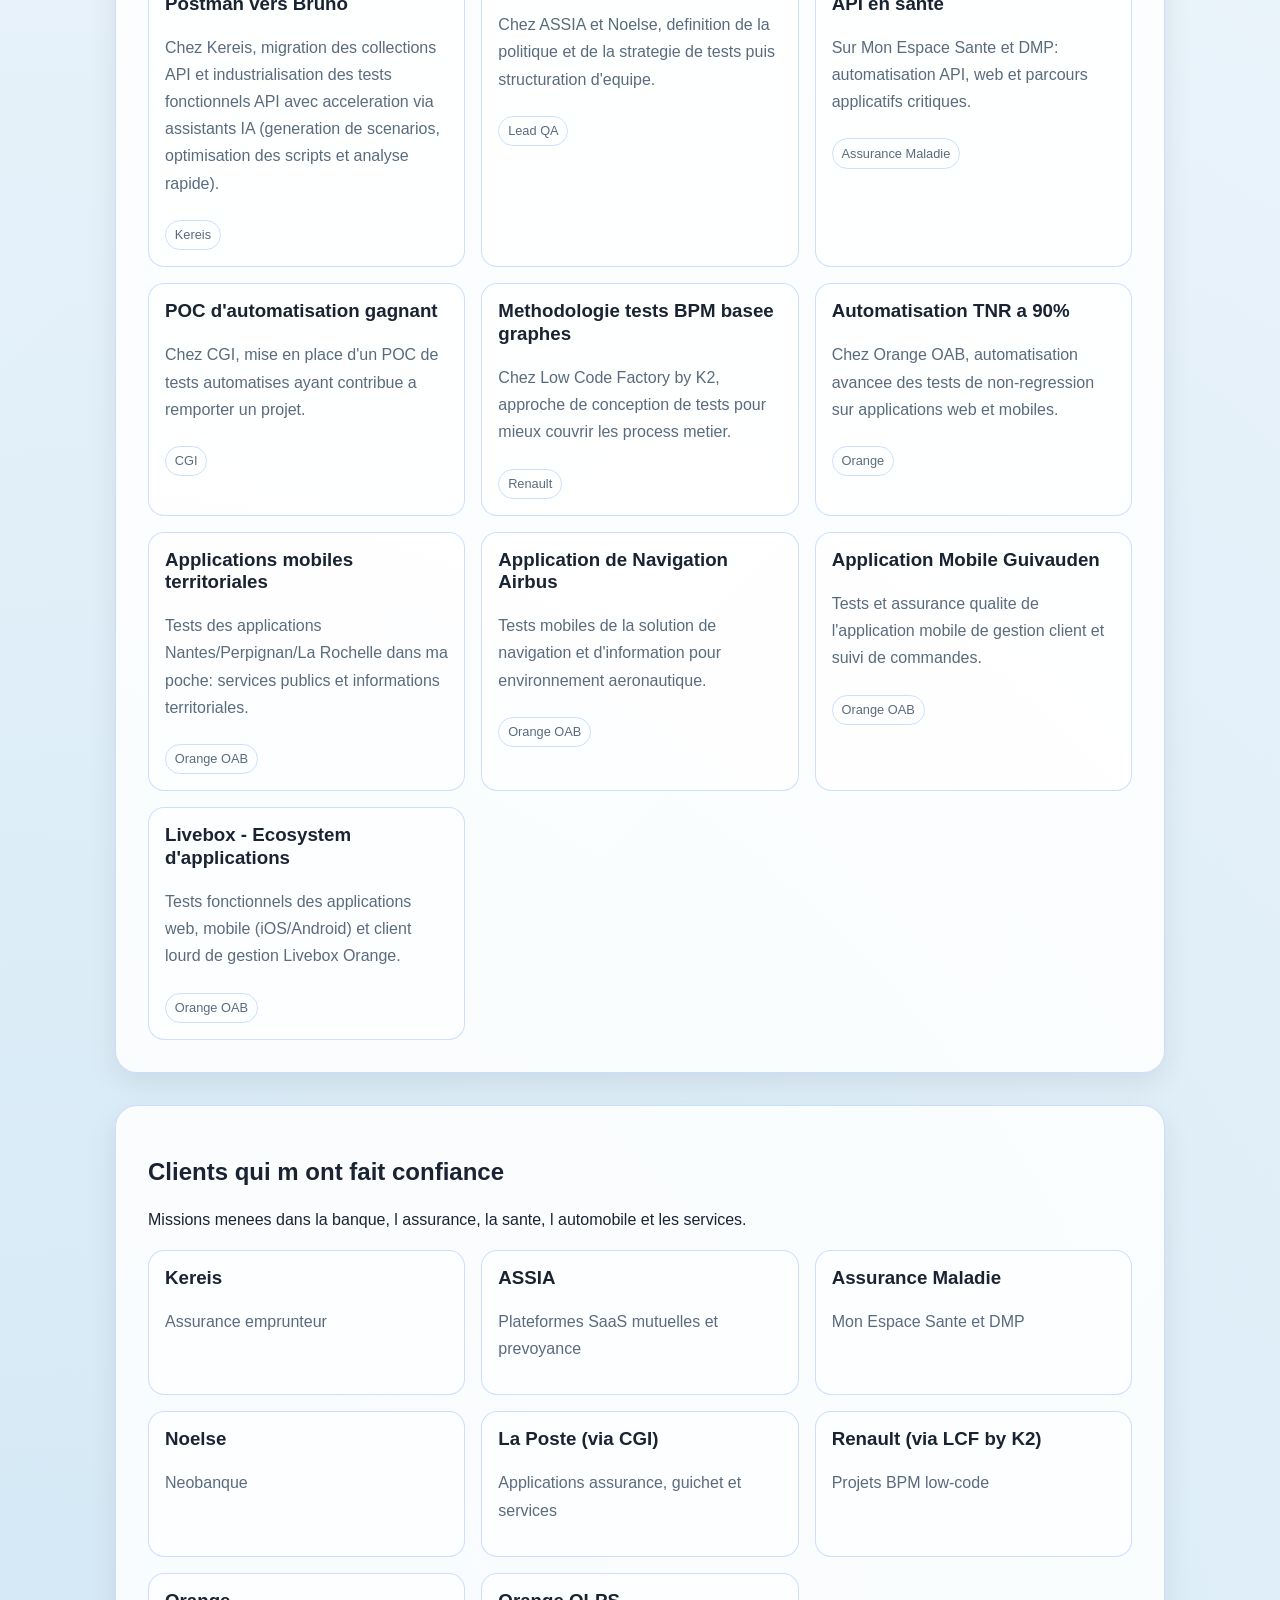
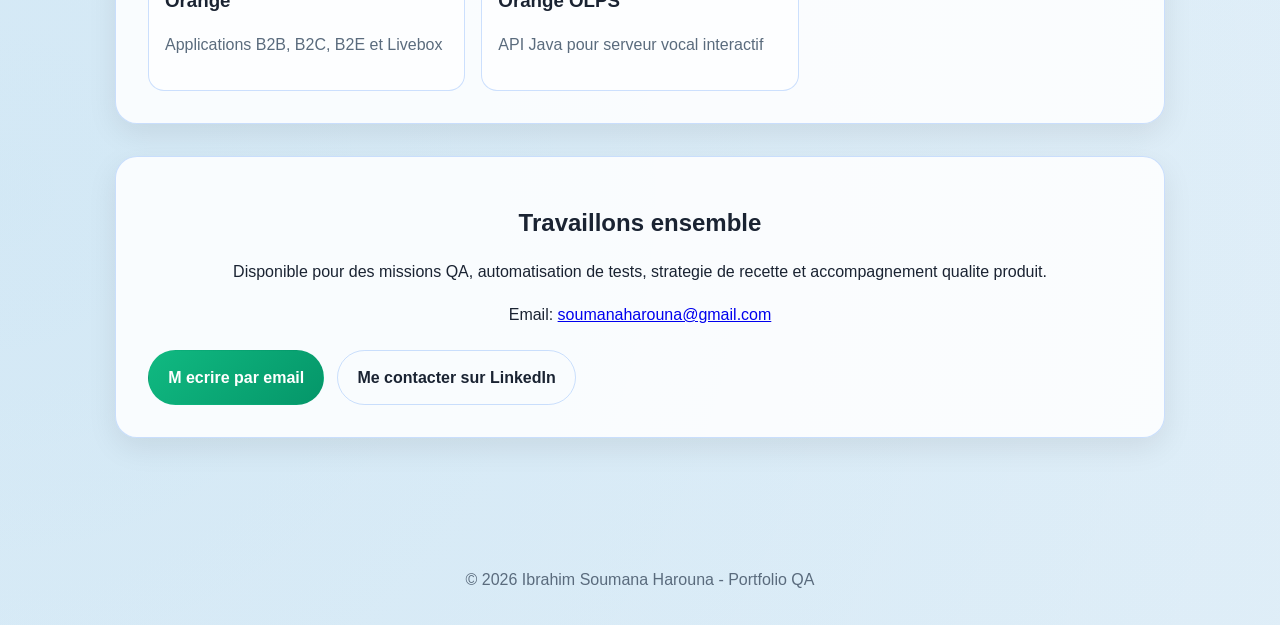
==== commit 1f07988f: "Add French and English language switch" ====
--- a/index.html
+++ b/index.html
@@ -23,53 +23,57 @@
     <header class="site-header">
       <a class="brand" href="#top">ISH</a>
       <nav>
-        <a href="#about">Profil</a>
-        <a href="#skills">Competences</a>
-        <a href="#applications">Applications</a>
-        <a href="#projects">Projets</a>
-        <a href="#clients">Clients</a>
-        <a href="#contact">Contact</a>
+        <a href="#about" data-i18n="nav.about">Profil</a>
+        <a href="#skills" data-i18n="nav.skills">Competences</a>
+        <a href="#applications" data-i18n="nav.apps">Applications</a>
+        <a href="#projects" data-i18n="nav.projects">Projets</a>
+        <a href="#clients" data-i18n="nav.clients">Clients</a>
+        <a href="#contact" data-i18n="nav.contact">Contact</a>
       </nav>
+      <div class="lang-switch" aria-label="Language switcher">
+        <button id="lang-fr" class="lang-btn is-active" type="button">FR</button>
+        <button id="lang-en" class="lang-btn" type="button">EN</button>
+      </div>
     </header>
 
     <main id="top">
       <section class="hero reveal">
-        <p class="kicker">QA AUTOMATION ENGINEER</p>
+        <p class="kicker" data-i18n="hero.kicker">QA AUTOMATION ENGINEER</p>
         <h1>
           Ibrahim Soumana Harouna
-          <span>Je transforme les tests en moteur de confiance produit.</span>
+          <span data-i18n="hero.tagline">Je transforme les tests en moteur de confiance produit.</span>
         </h1>
-        <p class="intro">
+        <p class="intro" data-i18n="hero.intro">
           Ingenieur en assurance qualite (QA), j'interviens sur des activites de tests fonctionnels
           manuels et automatises appliques aux applications web, mobiles et API.
         </p>
         <div class="hero-actions">
-          <a class="btn btn-primary" href="#projects">Voir mes projets QA</a>
-          <a class="btn btn-ghost" href="https://www.linkedin.com/in/ibrahim-soumana-harouna-bb83295a/" target="_blank" rel="noreferrer">Mon LinkedIn</a>
+          <a class="btn btn-primary" href="#projects" data-i18n="hero.ctaProjects">Voir mes projets QA</a>
+          <a class="btn btn-ghost" href="https://www.linkedin.com/in/ibrahim-soumana-harouna-bb83295a/" target="_blank" rel="noreferrer" data-i18n="hero.ctaLinkedin">Mon LinkedIn</a>
         </div>
       </section>
 
       <section class="stats reveal">
         <article>
-          <h2>Experience</h2>
+          <h2 data-i18n="stats.expTitle">Experience</h2>
           <p>10+ ans</p>
-          <span>Parcours QA de 2015 a 2025</span>
+          <span data-i18n="stats.expDesc">Parcours QA de 2015 a 2025</span>
         </article>
         <article>
-          <h2>Expertise</h2>
+          <h2 data-i18n="stats.expertiseTitle">Expertise</h2>
           <p>Web, Mobile, API</p>
-          <span>Tests fonctionnels et automatisation</span>
+          <span data-i18n="stats.expertiseDesc">Tests fonctionnels et automatisation</span>
         </article>
         <article>
-          <h2>Objectif</h2>
+          <h2 data-i18n="stats.goalTitle">Objectif</h2>
           <p>Qualite + Vitesse</p>
-          <span>Faire gagner du temps aux equipes produit</span>
+          <span data-i18n="stats.goalDesc">Faire gagner du temps aux equipes produit</span>
         </article>
       </section>
 
       <section id="about" class="about reveal">
-        <h2>A propos</h2>
-        <p>
+        <h2 data-i18n="about.title">A propos</h2>
+        <p data-i18n="about.body">
           Ingenieur QA avec plus de 10 ans d'experience, j'ai construit mon parcours entre
           l'automobile, la banque, l'assurance, la sante et les services numeriques. J'ai evolue
           de l'execution de tests fonctionnels a des roles de Lead QA et de QA Automaticien,
@@ -83,38 +87,38 @@
       </section>
 
       <section id="skills" class="skills reveal">
-        <h2>Competences cle</h2>
-        <p class="skills-legend">
+        <h2 data-i18n="skills.title">Competences cle</h2>
+        <p class="skills-legend" data-i18n="skills.legend">
           Competences principales avec niveau et annees d'experience.
         </p>
         <div id="skills-grid" class="skills-grid"></div>
       </section>
 
       <section id="stack" class="stack reveal">
-        <h2>Stack et outils</h2>
-        <p class="tools-legend">
+        <h2 data-i18n="stack.title">Stack et outils</h2>
+        <p class="tools-legend" data-i18n="stack.legend">
           Lecture: 2 outils par ligne. Colonne gauche = Expert + Debutant. Colonne droite = Confirme.
         </p>
         <div class="stack-columns">
           <div class="stack-column">
-            <h3>Expert et Debutant</h3>
+            <h3 data-i18n="stack.leftTitle">Expert et Debutant</h3>
             <div id="tools-left-list" class="tools-level-list"></div>
           </div>
           <div class="stack-column">
-            <h3>Confirme</h3>
+            <h3 data-i18n="stack.rightTitle">Confirme</h3>
             <div id="tools-right-list" class="tools-level-list"></div>
           </div>
         </div>
       </section>
 
       <section class="timeline reveal">
-        <h2>Parcours professionnel</h2>
+        <h2 data-i18n="xp.title">Parcours professionnel</h2>
         <div id="experience-list"></div>
       </section>
 
       <section id="applications" class="applications reveal">
-        <h2>Portefeuille d'applications et produits</h2>
-        <p>
+        <h2 data-i18n="apps.title">Portefeuille d'applications et produits</h2>
+        <p data-i18n="apps.desc">
           Ensemble des produits et applications web/mobile sur lesquels j'ai conduit des missions
           de tests fonctionnels, automatisation et assurance qualite.
         </p>
@@ -122,36 +126,36 @@
       </section>
 
       <section id="projects" class="projects reveal">
-        <h2>Projets et livrables QA</h2>
+        <h2 data-i18n="projects.title">Projets et livrables QA</h2>
         <div id="project-grid" class="project-grid"></div>
       </section>
 
       <section id="clients" class="clients reveal">
-        <h2>Clients qui m ont fait confiance</h2>
-        <p>
+        <h2 data-i18n="clients.title">Clients qui m ont fait confiance</h2>
+        <p data-i18n="clients.desc">
           Missions menees dans la banque, l assurance, la sante, l automobile et les services.
         </p>
         <div id="client-grid" class="client-grid"></div>
       </section>
 
       <section id="contact" class="contact reveal">
-        <h2>Travaillons ensemble</h2>
-        <p>
+        <h2 data-i18n="contact.title">Travaillons ensemble</h2>
+        <p data-i18n="contact.desc">
           Disponible pour des missions QA, automatisation de tests, strategie de recette et
           accompagnement qualite produit.
         </p>
         <p>
-          Email: <a href="mailto:soumanaharouna@gmail.com">soumanaharouna@gmail.com</a>
+          <span data-i18n="contact.emailLabel">Email:</span> <a href="mailto:soumanaharouna@gmail.com">soumanaharouna@gmail.com</a>
         </p>
         <div class="hero-actions">
-          <a class="btn btn-primary" href="mailto:soumanaharouna@gmail.com">M ecrire par email</a>
-          <a class="btn btn-ghost" href="https://www.linkedin.com/in/ibrahim-soumana-harouna-bb83295a/" target="_blank" rel="noreferrer">Me contacter sur LinkedIn</a>
+          <a class="btn btn-primary" href="mailto:soumanaharouna@gmail.com" data-i18n="contact.ctaMail">M ecrire par email</a>
+          <a class="btn btn-ghost" href="https://www.linkedin.com/in/ibrahim-soumana-harouna-bb83295a/" target="_blank" rel="noreferrer" data-i18n="contact.ctaLinkedin">Me contacter sur LinkedIn</a>
         </div>
       </section>
     </main>
 
     <footer>
-      <p>© <span id="year"></span> Ibrahim Soumana Harouna - Portfolio QA</p>
+      <p data-i18n="footer.copy">© <span id="year"></span> Ibrahim Soumana Harouna - Portfolio QA</p>
     </footer>
 
     <script src="app.js"></script>
--- a/styles.css
+++ b/styles.css
@@ -83,6 +83,28 @@
   color: var(--text);
 }
 
+.lang-switch {
+  display: inline-flex;
+  gap: 0.4rem;
+}
+
+.lang-btn {
+  border: 1px solid var(--line);
+  background: #fff;
+  color: var(--muted);
+  border-radius: 999px;
+  font-weight: 700;
+  font-size: 0.76rem;
+  padding: 0.35rem 0.65rem;
+  cursor: pointer;
+}
+
+.lang-btn.is-active {
+  background: linear-gradient(135deg, var(--accent), #059669);
+  color: #fff;
+  border-color: transparent;
+}
+
 .brand {
   font-family: "Space Grotesk", sans-serif;
   font-size: 1.25rem;
@@ -538,4 +560,8 @@
     gap: 0.8rem;
     flex-direction: column;
   }
-}
+
+  .lang-switch {
+    align-self: flex-start;
+  }
+}
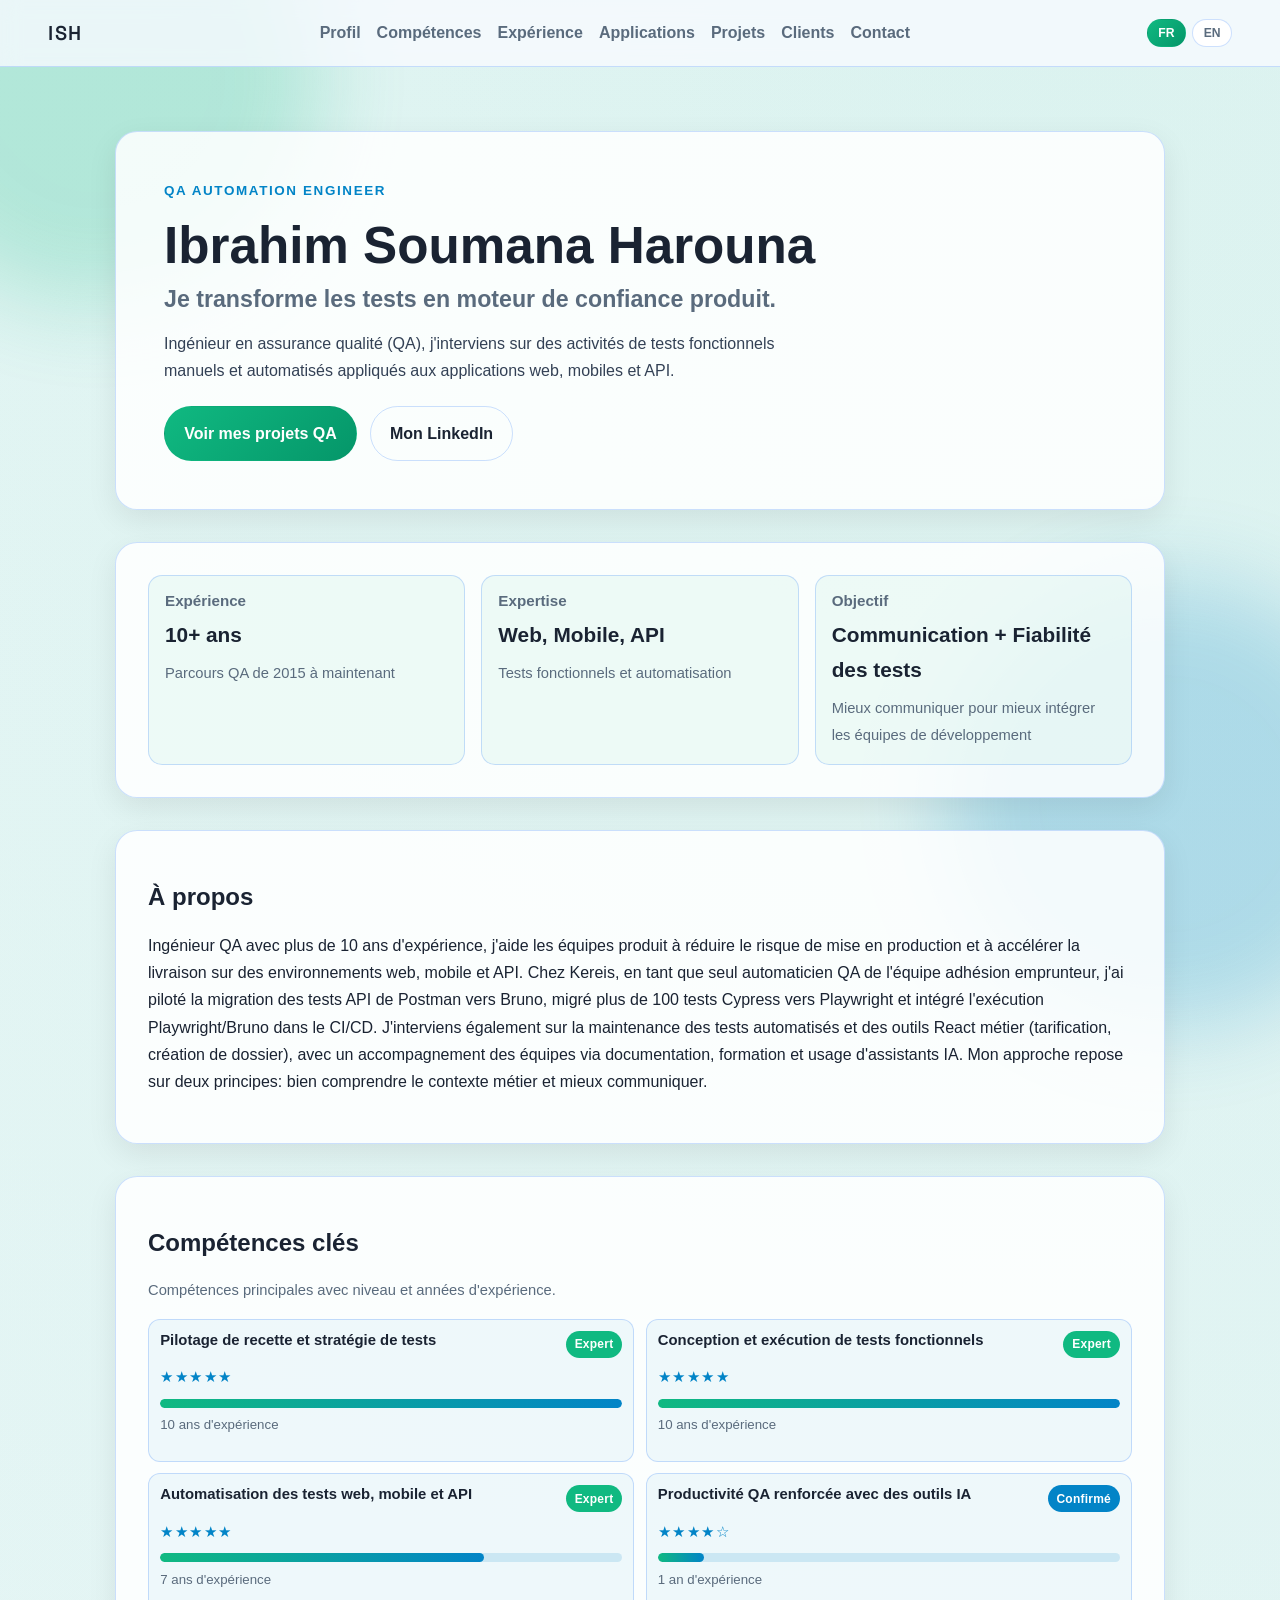
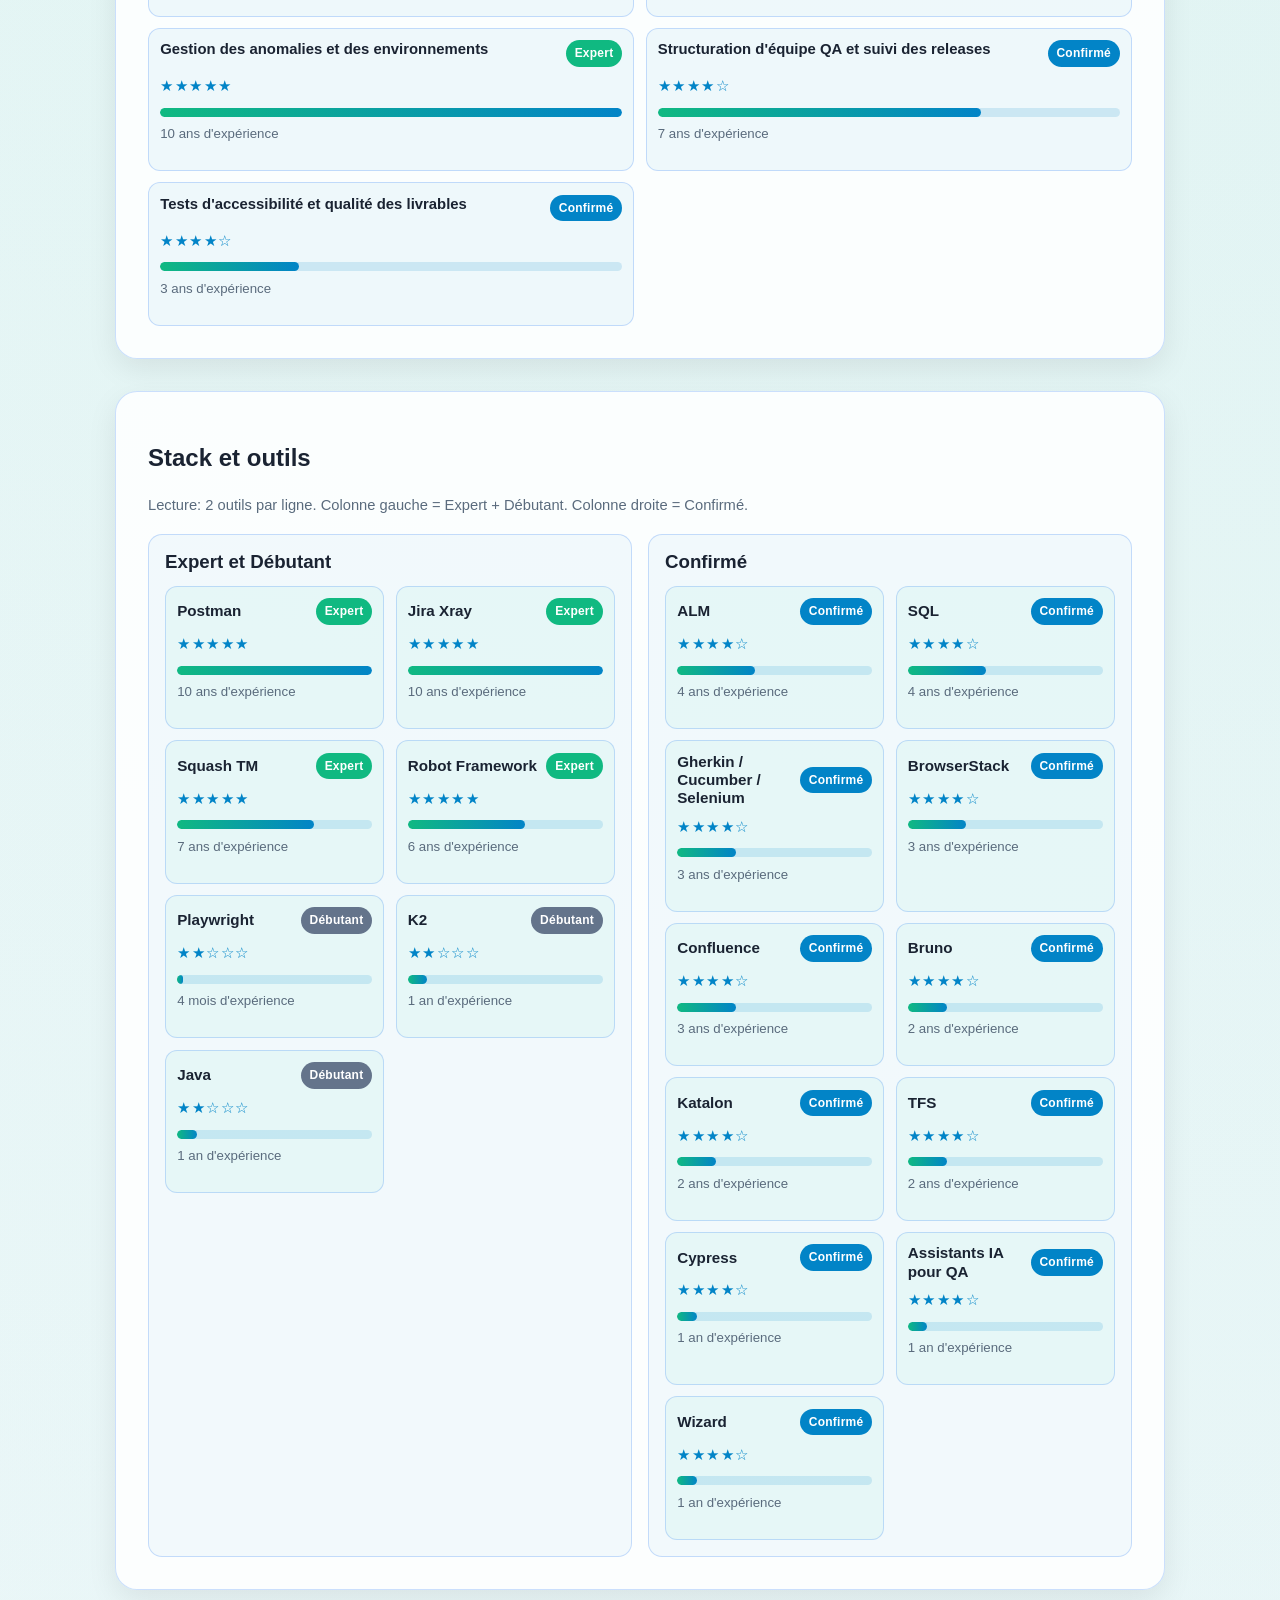
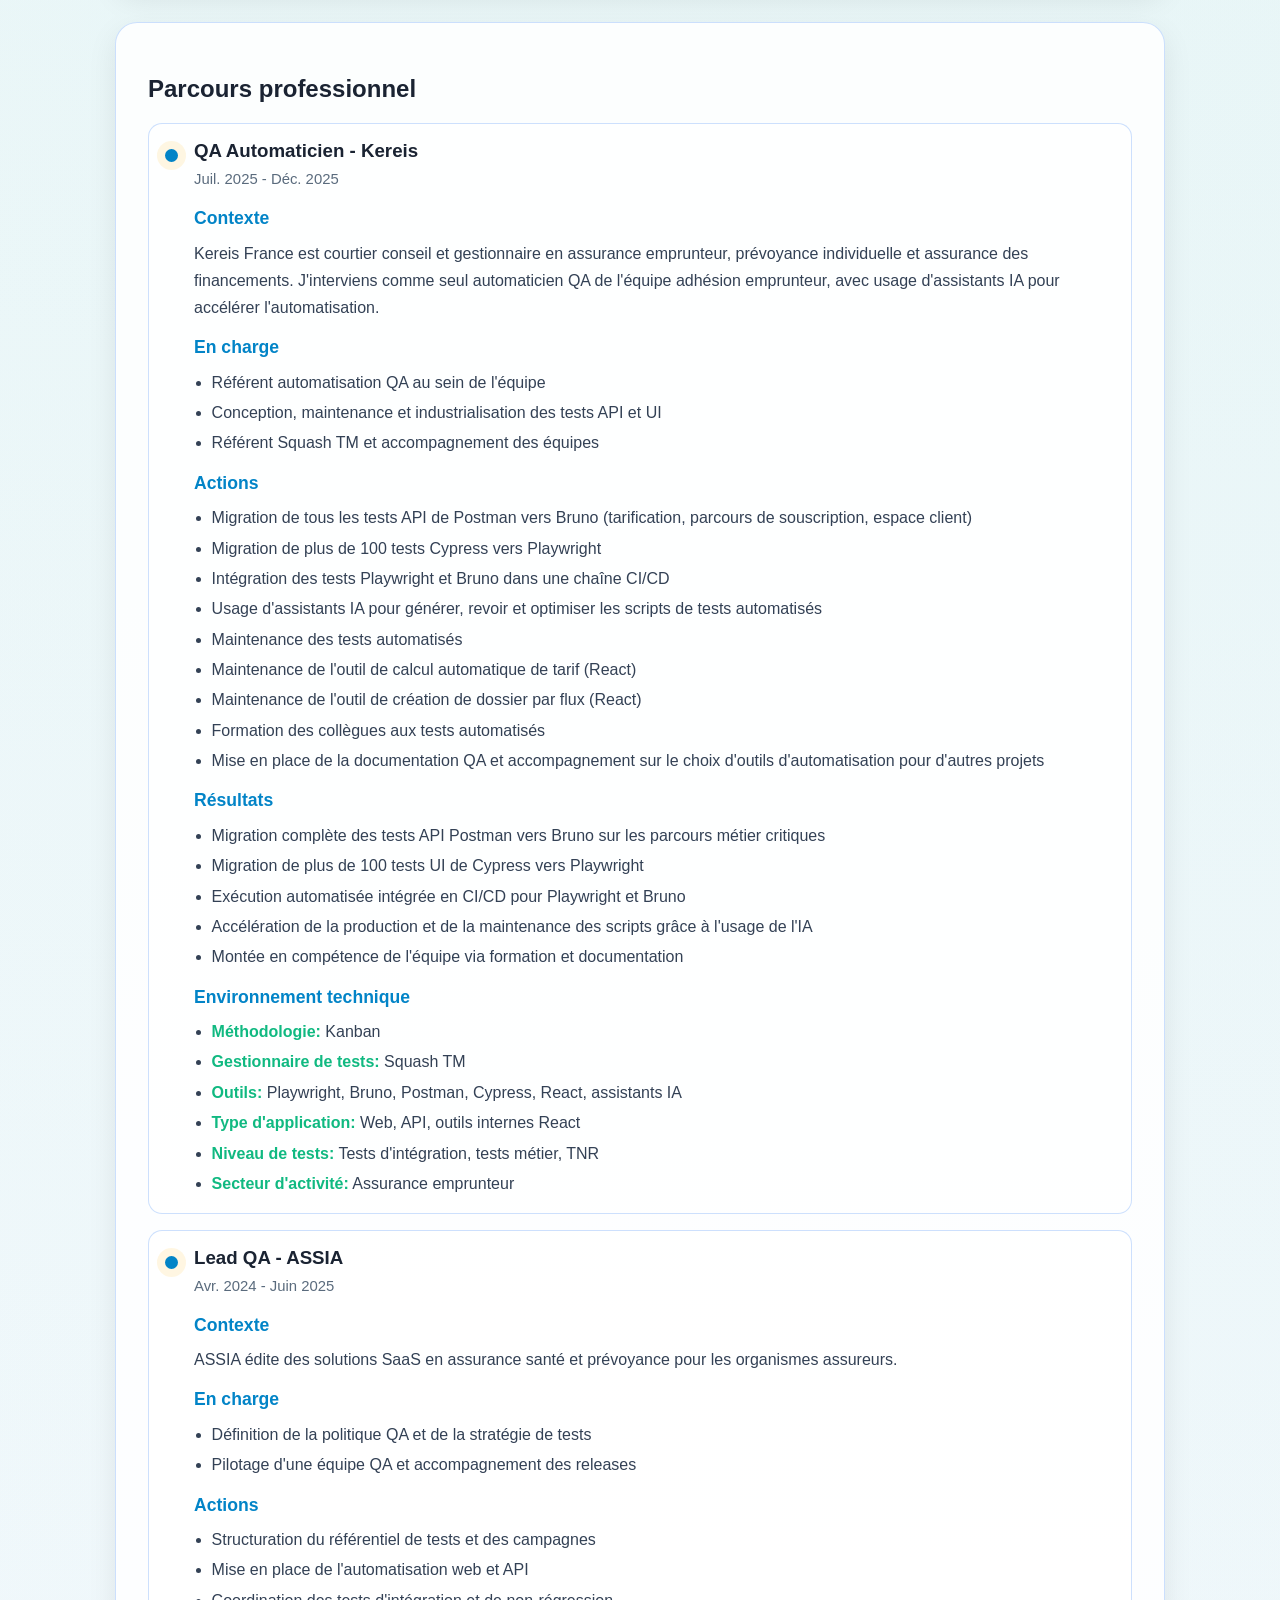
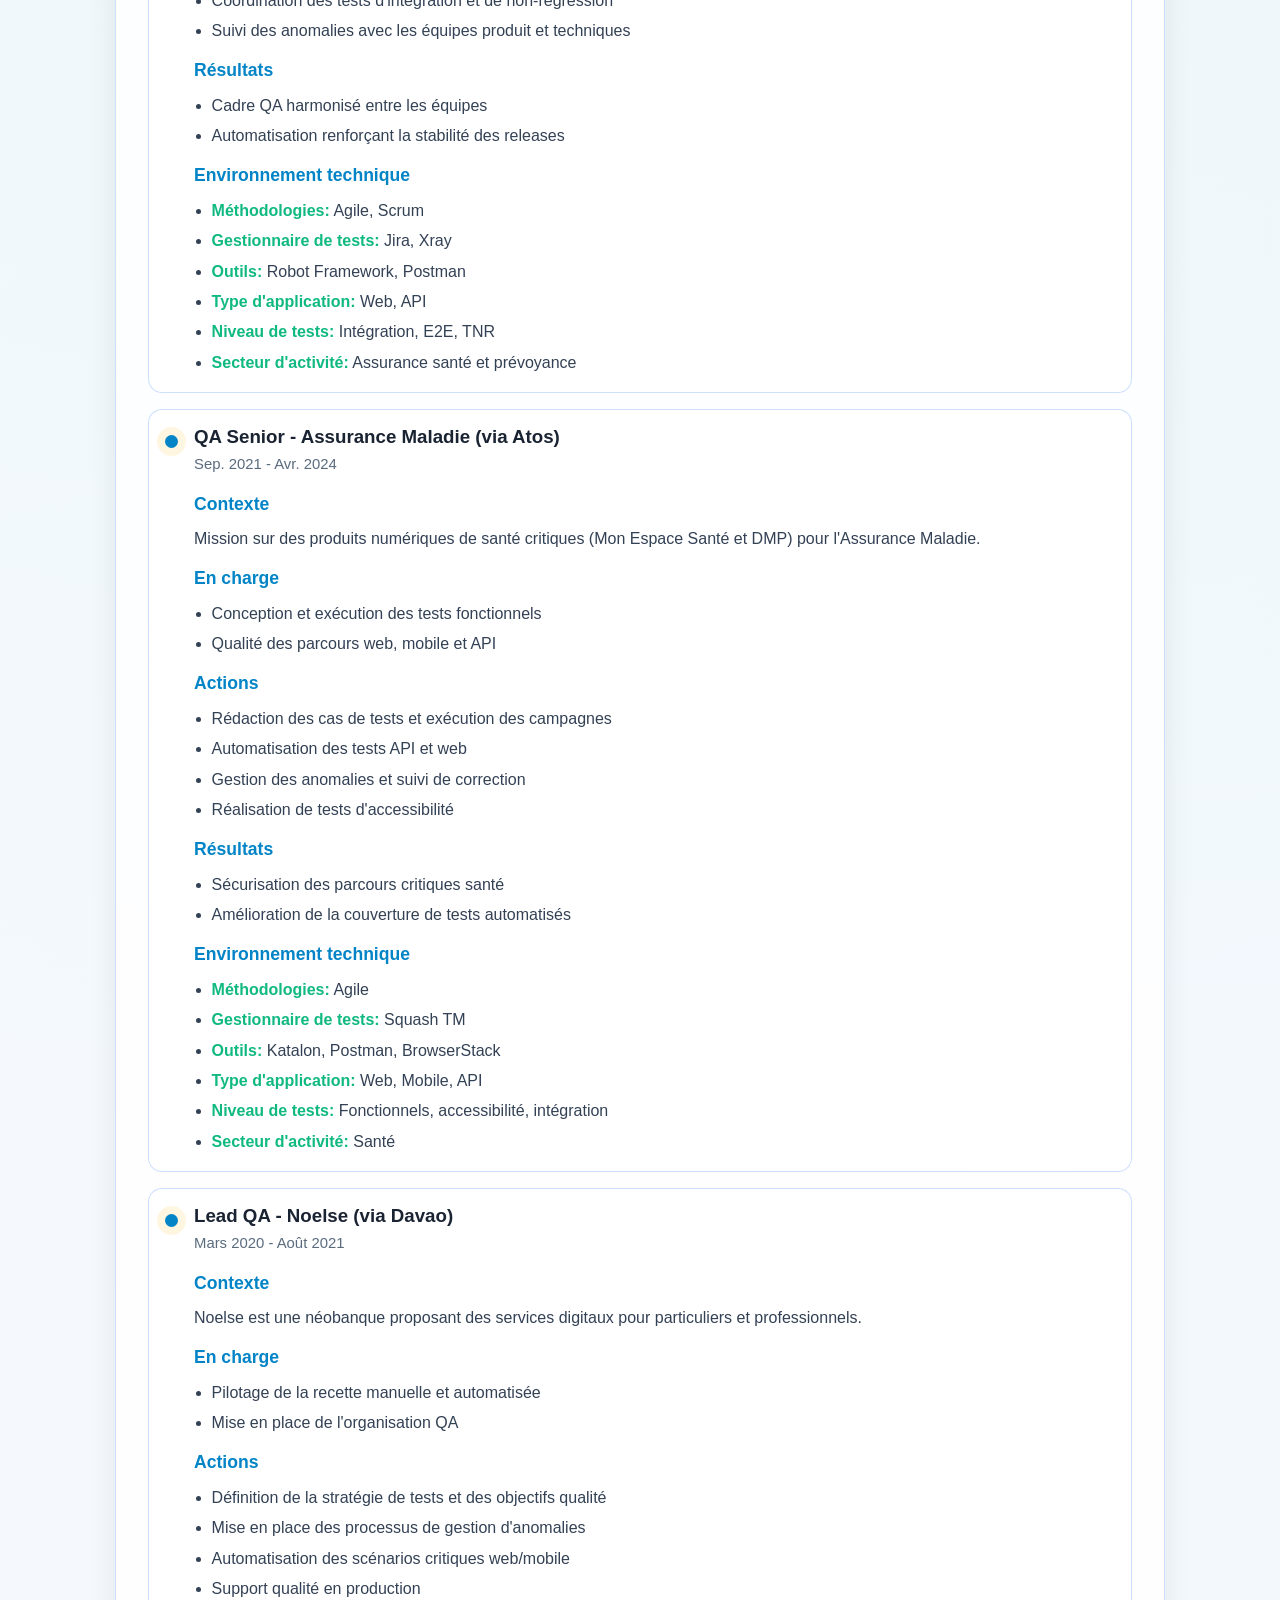
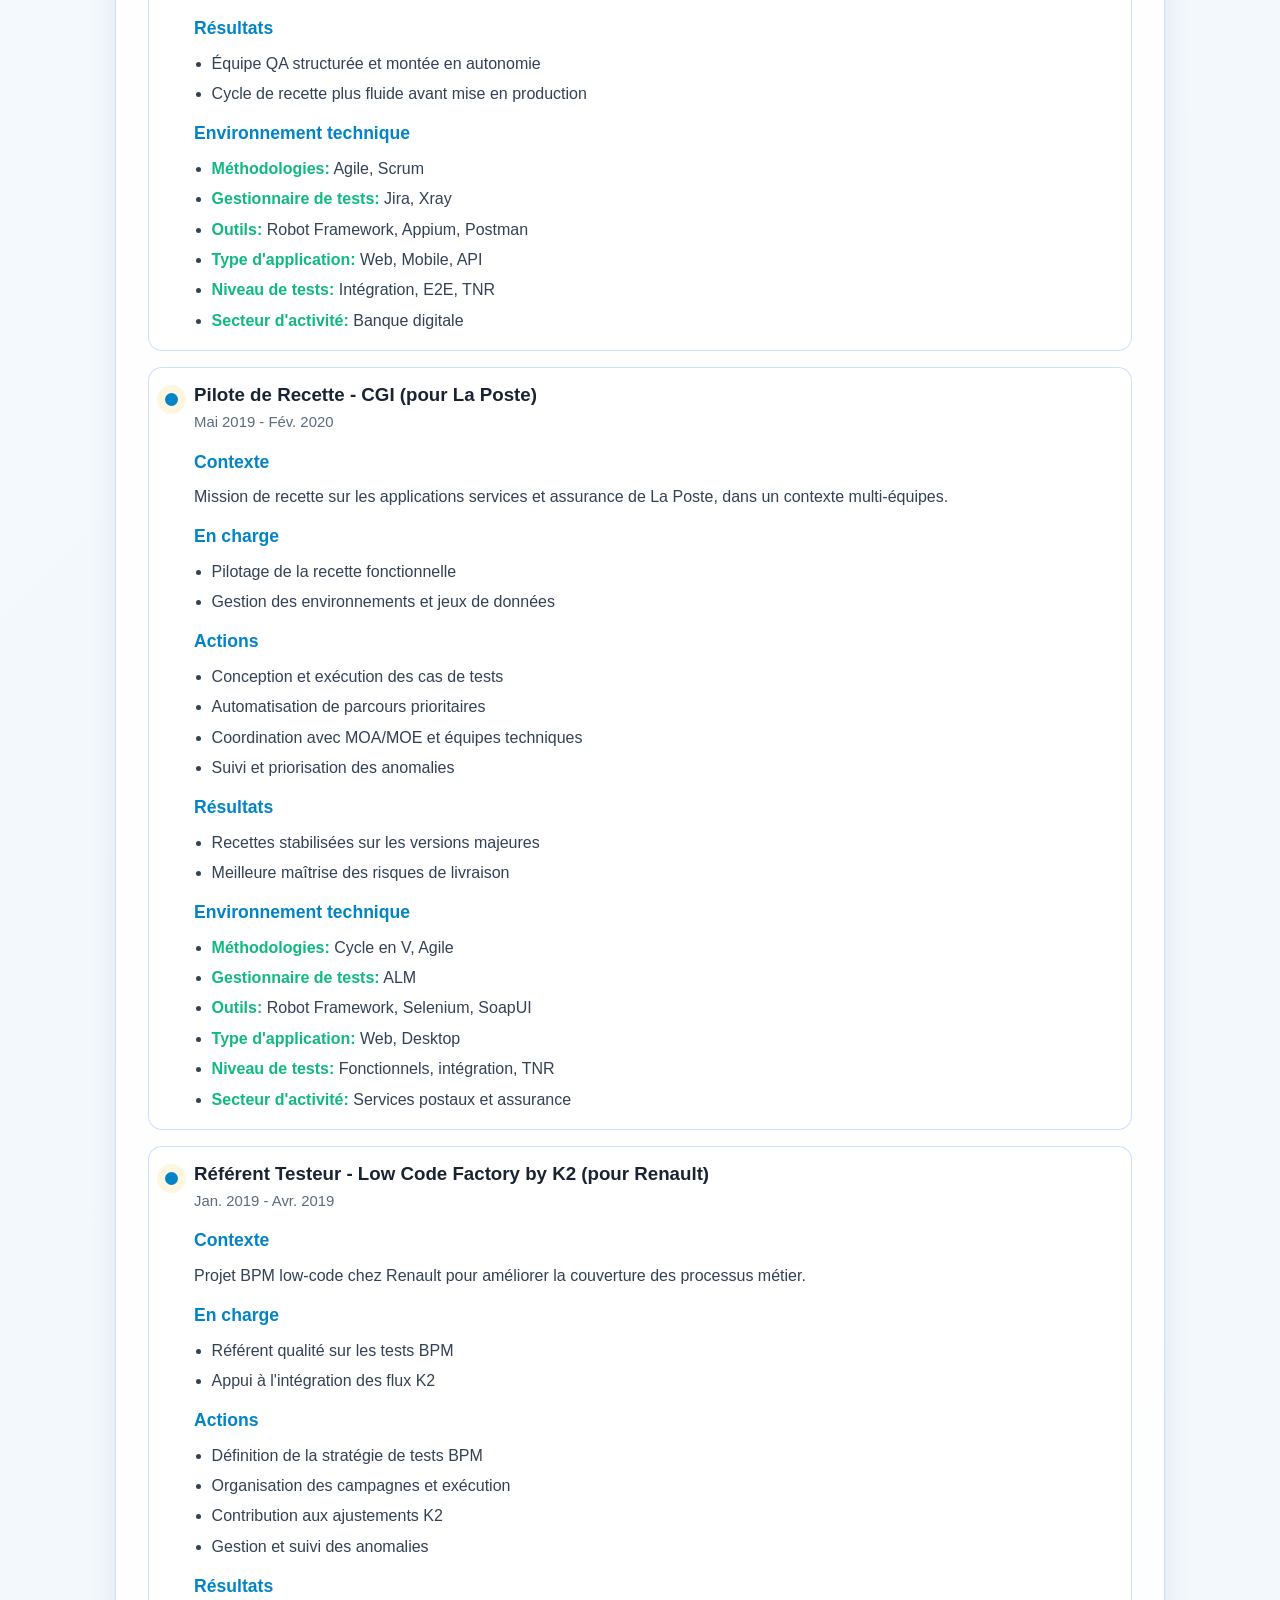
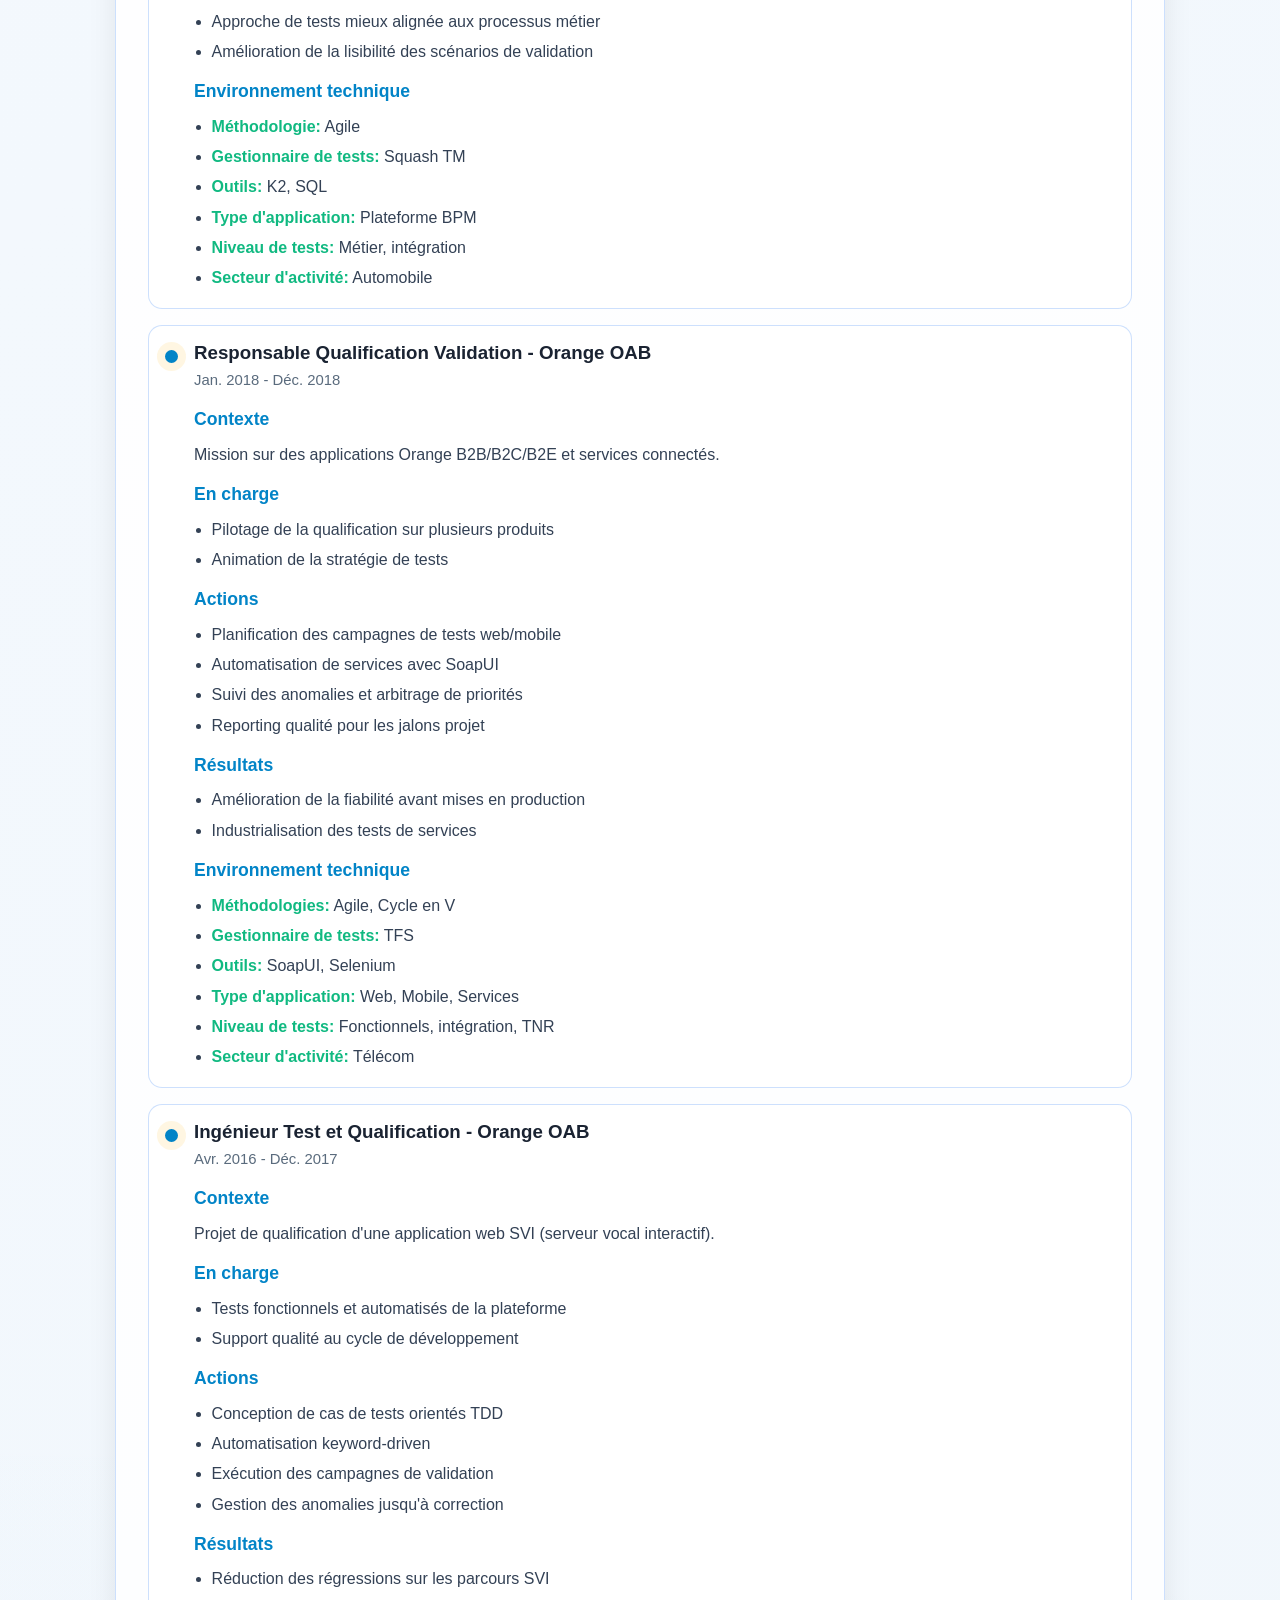
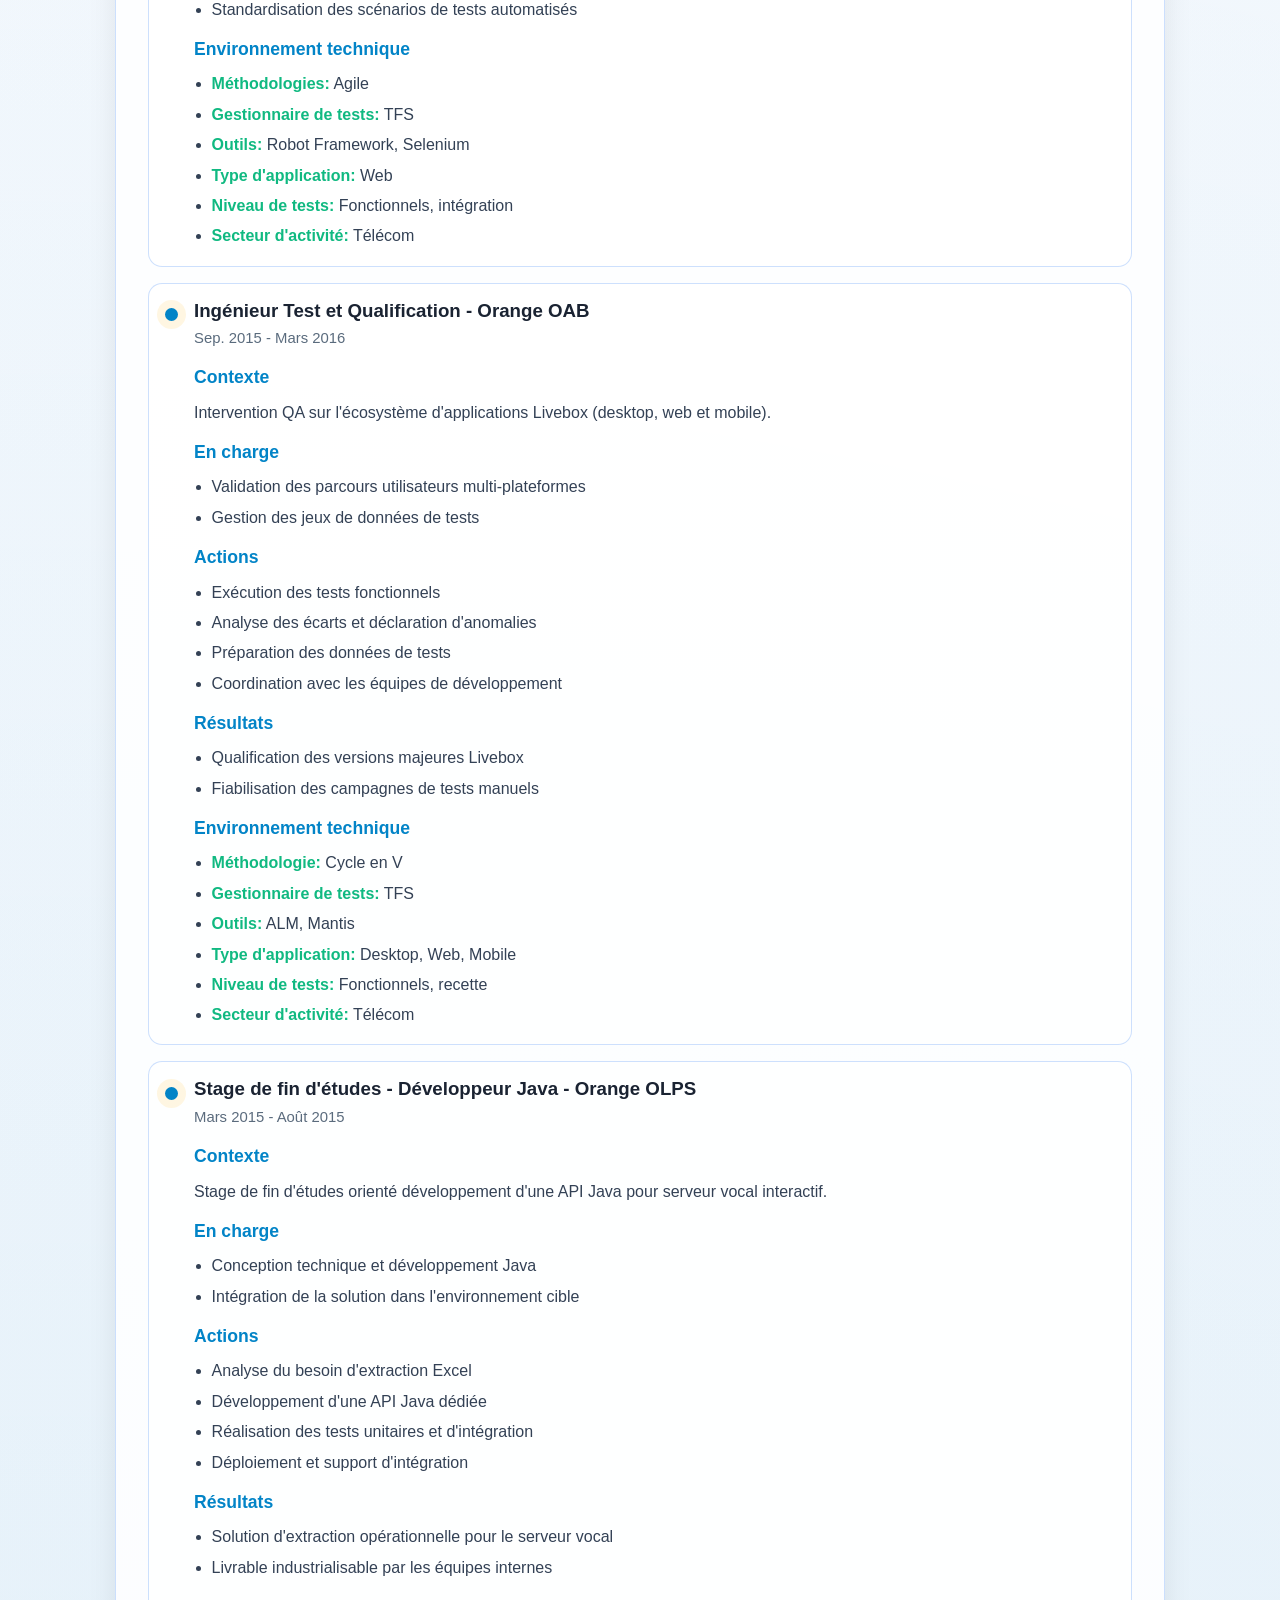
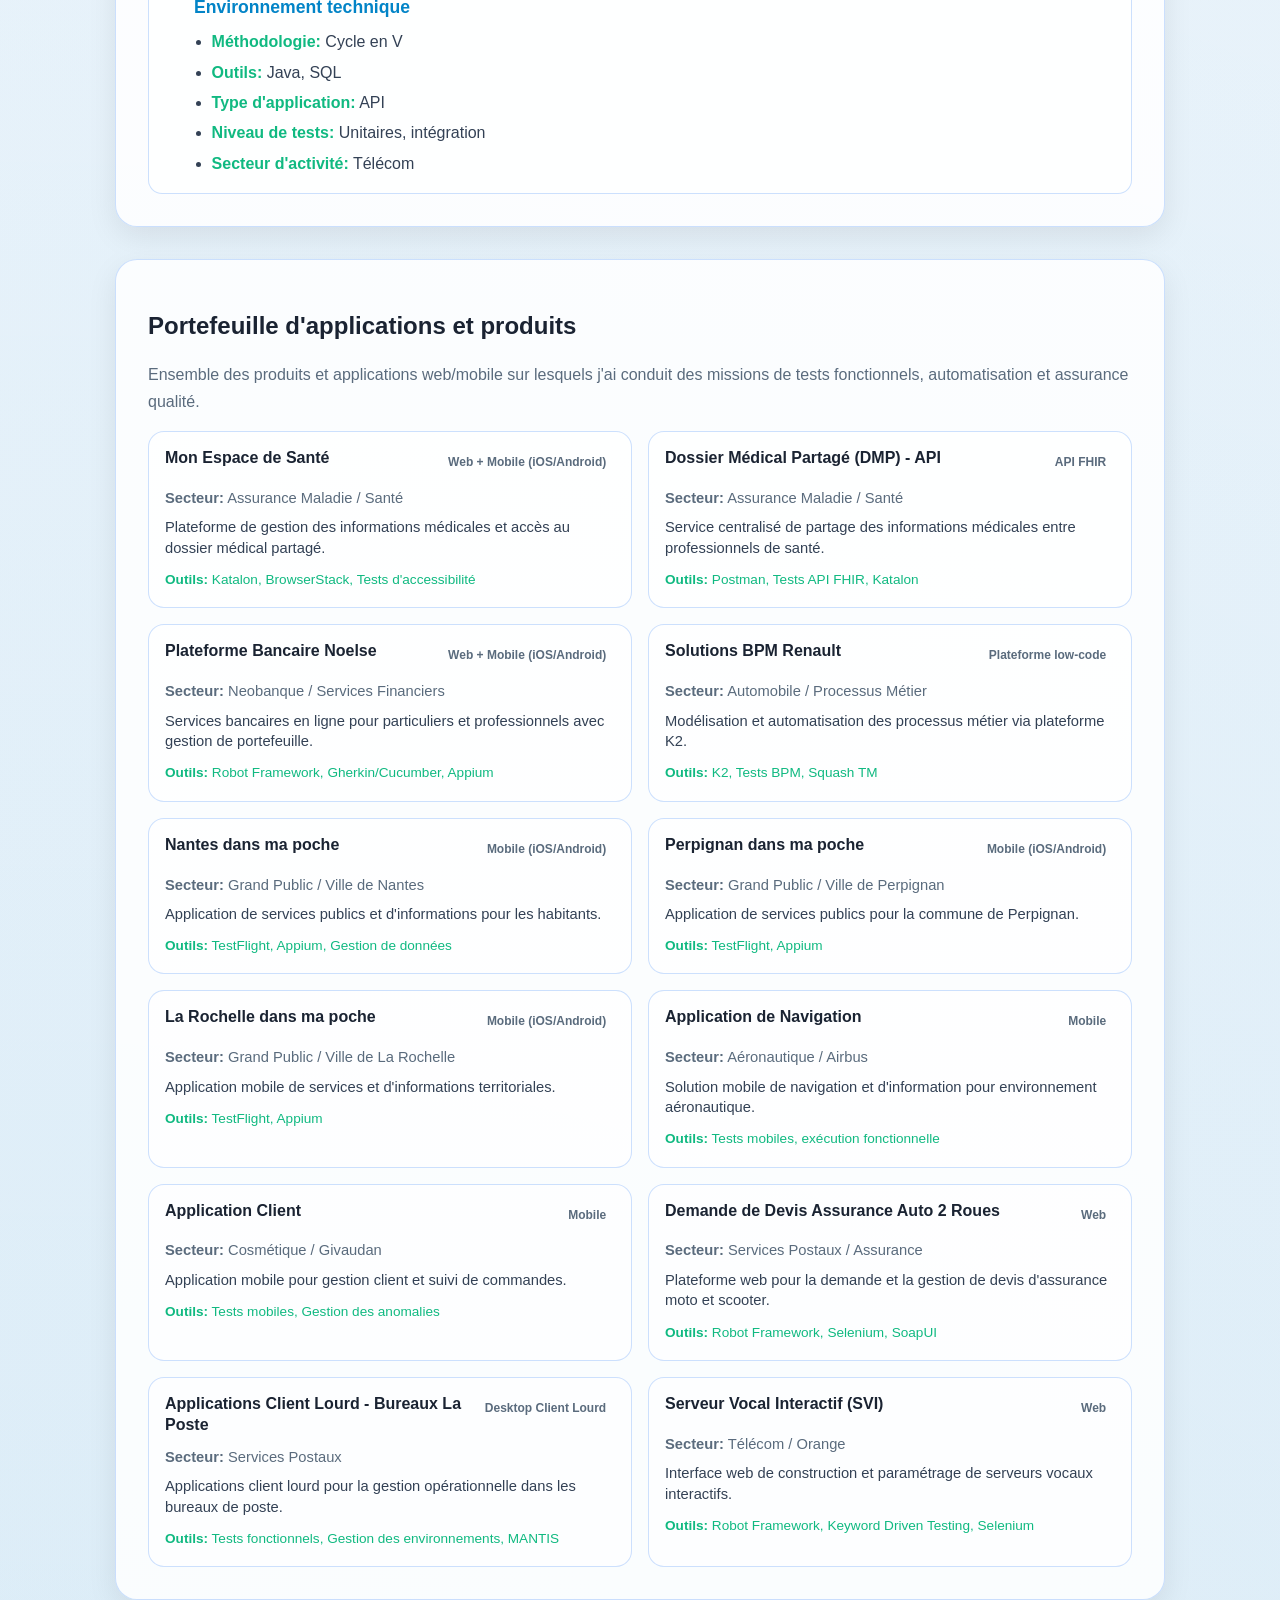
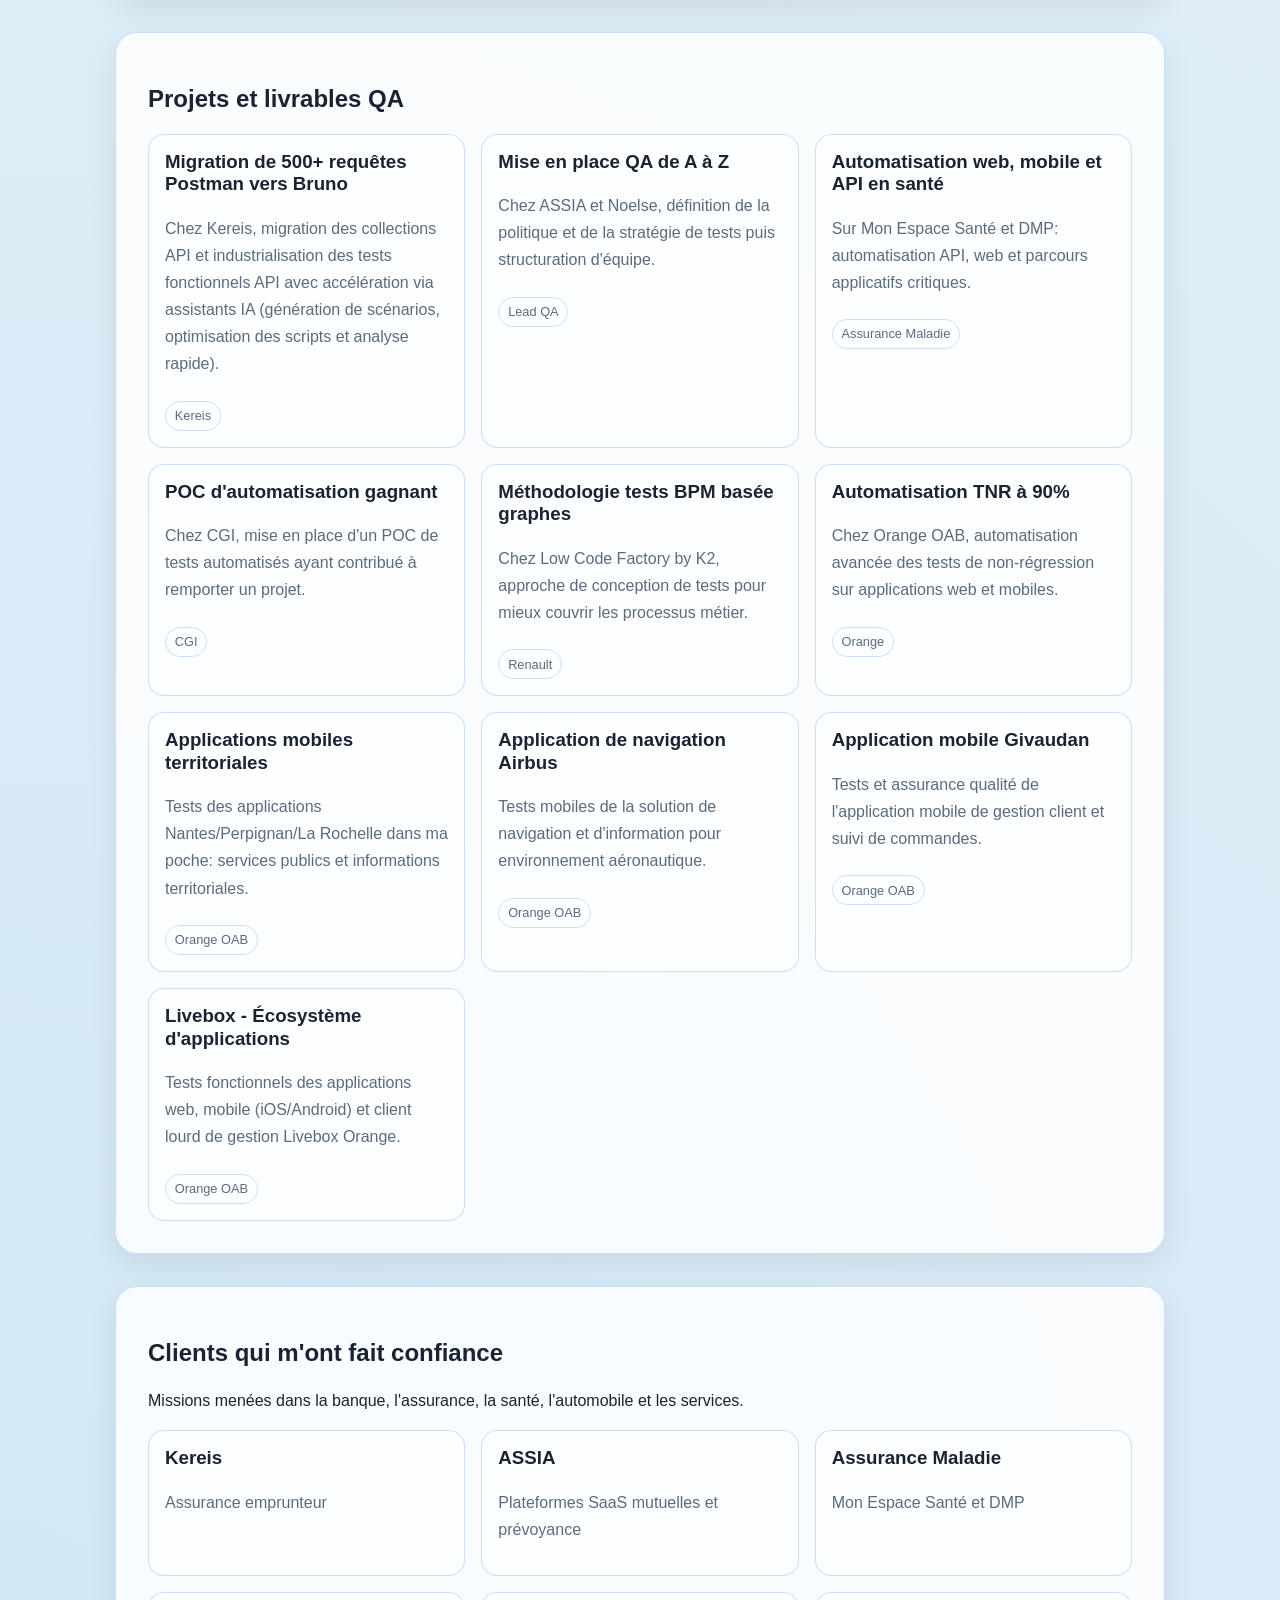
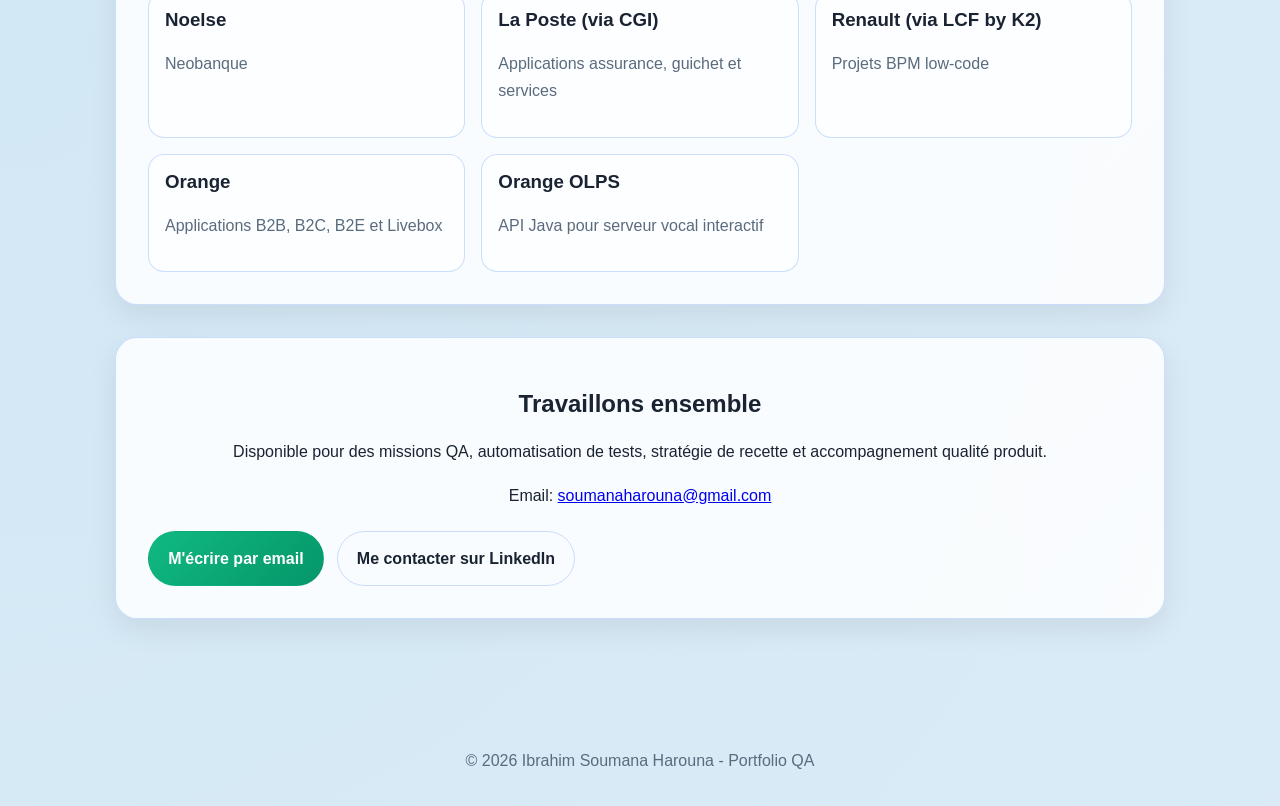
==== commit aa9cd9fa: "Update portfolio content, experience details, and copy refinements" ====
--- a/index.html
+++ b/index.html
@@ -6,7 +6,7 @@
     <title>Ibrahim Soumana Harouna | QA Automation Portfolio</title>
     <meta
       name="description"
-      content="Portfolio de Ibrahim Soumana Harouna, QA Automation Engineer specialise en Cypress, Playwright et Bruno."
+      content="Portfolio d'Ibrahim Soumana Harouna, QA Automation Engineer spécialisé en Cypress, Playwright et Bruno."
     />
     <link rel="preconnect" href="https://fonts.googleapis.com" />
     <link rel="preconnect" href="https://fonts.gstatic.com" crossorigin />
@@ -24,7 +24,8 @@
       <a class="brand" href="#top">ISH</a>
       <nav>
         <a href="#about" data-i18n="nav.about">Profil</a>
-        <a href="#skills" data-i18n="nav.skills">Competences</a>
+        <a href="#skills" data-i18n="nav.skills">Compétences</a>
+        <a href="#experience" data-i18n="nav.experience">Expérience</a>
         <a href="#applications" data-i18n="nav.apps">Applications</a>
         <a href="#projects" data-i18n="nav.projects">Projets</a>
         <a href="#clients" data-i18n="nav.clients">Clients</a>
@@ -44,8 +45,8 @@
           <span data-i18n="hero.tagline">Je transforme les tests en moteur de confiance produit.</span>
         </h1>
         <p class="intro" data-i18n="hero.intro">
-          Ingenieur en assurance qualite (QA), j'interviens sur des activites de tests fonctionnels
-          manuels et automatises appliques aux applications web, mobiles et API.
+          Ingénieur en assurance qualité (QA), j'interviens sur des activités de tests fonctionnels
+          manuels et automatisés appliqués aux applications web, mobiles et API.
         </p>
         <div class="hero-actions">
           <a class="btn btn-primary" href="#projects" data-i18n="hero.ctaProjects">Voir mes projets QA</a>
@@ -55,9 +56,9 @@
 
       <section class="stats reveal">
         <article>
-          <h2 data-i18n="stats.expTitle">Experience</h2>
+          <h2 data-i18n="stats.expTitle">Expérience</h2>
           <p>10+ ans</p>
-          <span data-i18n="stats.expDesc">Parcours QA de 2015 a 2025</span>
+          <span data-i18n="stats.expDesc">Parcours QA de 2015 à maintenant</span>
         </article>
         <article>
           <h2 data-i18n="stats.expertiseTitle">Expertise</h2>
@@ -66,30 +67,30 @@
         </article>
         <article>
           <h2 data-i18n="stats.goalTitle">Objectif</h2>
-          <p>Qualite + Vitesse</p>
-          <span data-i18n="stats.goalDesc">Faire gagner du temps aux equipes produit</span>
+          <p>Communication + Fiabilité des tests</p>
+          <span data-i18n="stats.goalDesc">Mieux communiquer pour mieux intégrer les équipes de développement</span>
         </article>
       </section>
 
       <section id="about" class="about reveal">
-        <h2 data-i18n="about.title">A propos</h2>
+        <h2 data-i18n="about.title">À propos</h2>
         <p data-i18n="about.body">
-          Ingenieur QA avec plus de 10 ans d'experience, j'ai construit mon parcours entre
-          l'automobile, la banque, l'assurance, la sante et les services numeriques. J'ai evolue
-          de l'execution de tests fonctionnels a des roles de Lead QA et de QA Automaticien,
-          avec une capacite forte a structurer des strategies de test from scratch, piloter des
-          equipes recette et industrialiser l'automatisation web, mobile et API. Chez Kereis,
-          j'ai notamment combine Cypress, Bruno et l'usage d'outils IA pour accelerer la creation
-          de scenarios, la maintenance des scripts et l'analyse des anomalies. Mon approche repose
-          sur trois piliers: fiabilite des parcours critiques, lisibilite des assets de test et
-          impact concret sur la vitesse de livraison des equipes produit.
+          Ingénieur QA avec plus de 10 ans d'expérience, j'aide les équipes produit à réduire le
+          risque de mise en production et à accélérer la livraison sur des environnements web,
+          mobile et API. Chez Kereis, en tant que seul automaticien QA de l'équipe adhésion
+          emprunteur, j'ai piloté la migration des tests API de Postman vers Bruno, migré plus de
+          100 tests Cypress vers Playwright et intégré l'exécution Playwright/Bruno dans le CI/CD.
+          J'interviens également sur la maintenance des tests automatisés et des outils React
+          métier (tarification, création de dossier), avec un accompagnement des équipes via
+          documentation, formation et usage d'assistants IA. Mon approche repose sur deux
+          principes: bien comprendre le contexte métier et mieux communiquer.
         </p>
       </section>
 
       <section id="skills" class="skills reveal">
-        <h2 data-i18n="skills.title">Competences cle</h2>
+        <h2 data-i18n="skills.title">Compétences clés</h2>
         <p class="skills-legend" data-i18n="skills.legend">
-          Competences principales avec niveau et annees d'experience.
+          Compétences principales avec niveau et années d'expérience.
         </p>
         <div id="skills-grid" class="skills-grid"></div>
       </section>
@@ -97,21 +98,21 @@
       <section id="stack" class="stack reveal">
         <h2 data-i18n="stack.title">Stack et outils</h2>
         <p class="tools-legend" data-i18n="stack.legend">
-          Lecture: 2 outils par ligne. Colonne gauche = Expert + Debutant. Colonne droite = Confirme.
+          Lecture: 2 outils par ligne. Colonne gauche = Expert + Débutant. Colonne droite = Confirmé.
         </p>
         <div class="stack-columns">
           <div class="stack-column">
-            <h3 data-i18n="stack.leftTitle">Expert et Debutant</h3>
+            <h3 data-i18n="stack.leftTitle">Expert et Débutant</h3>
             <div id="tools-left-list" class="tools-level-list"></div>
           </div>
           <div class="stack-column">
-            <h3 data-i18n="stack.rightTitle">Confirme</h3>
+            <h3 data-i18n="stack.rightTitle">Confirmé</h3>
             <div id="tools-right-list" class="tools-level-list"></div>
           </div>
         </div>
       </section>
 
-      <section class="timeline reveal">
+      <section id="experience" class="timeline reveal">
         <h2 data-i18n="xp.title">Parcours professionnel</h2>
         <div id="experience-list"></div>
       </section>
@@ -120,7 +121,7 @@
         <h2 data-i18n="apps.title">Portefeuille d'applications et produits</h2>
         <p data-i18n="apps.desc">
           Ensemble des produits et applications web/mobile sur lesquels j'ai conduit des missions
-          de tests fonctionnels, automatisation et assurance qualite.
+          de tests fonctionnels, automatisation et assurance qualité.
         </p>
         <div id="applications-grid" class="applications-grid"></div>
       </section>
@@ -131,9 +132,9 @@
       </section>
 
       <section id="clients" class="clients reveal">
-        <h2 data-i18n="clients.title">Clients qui m ont fait confiance</h2>
+        <h2 data-i18n="clients.title">Clients qui m'ont fait confiance</h2>
         <p data-i18n="clients.desc">
-          Missions menees dans la banque, l assurance, la sante, l automobile et les services.
+          Missions menées dans la banque, l'assurance, la santé, l'automobile et les services.
         </p>
         <div id="client-grid" class="client-grid"></div>
       </section>
@@ -141,14 +142,14 @@
       <section id="contact" class="contact reveal">
         <h2 data-i18n="contact.title">Travaillons ensemble</h2>
         <p data-i18n="contact.desc">
-          Disponible pour des missions QA, automatisation de tests, strategie de recette et
-          accompagnement qualite produit.
+          Disponible pour des missions QA, automatisation de tests, stratégie de recette et
+          accompagnement qualité produit.
         </p>
         <p>
           <span data-i18n="contact.emailLabel">Email:</span> <a href="mailto:soumanaharouna@gmail.com">soumanaharouna@gmail.com</a>
         </p>
         <div class="hero-actions">
-          <a class="btn btn-primary" href="mailto:soumanaharouna@gmail.com" data-i18n="contact.ctaMail">M ecrire par email</a>
+          <a class="btn btn-primary" href="mailto:soumanaharouna@gmail.com" data-i18n="contact.ctaMail">M'écrire par email</a>
           <a class="btn btn-ghost" href="https://www.linkedin.com/in/ibrahim-soumana-harouna-bb83295a/" target="_blank" rel="noreferrer" data-i18n="contact.ctaLinkedin">Me contacter sur LinkedIn</a>
         </div>
       </section>
--- a/styles.css
+++ b/styles.css
@@ -395,6 +395,56 @@
   align-items: flex-start;
 }
 
+.xp-entry {
+  padding: 1rem;
+  border: 1px solid var(--line);
+  border-radius: 14px;
+  background: rgba(255, 255, 255, 0.65);
+}
+
+.xp-entry + .xp-entry {
+  margin-top: 1rem;
+}
+
+.xp-content {
+  flex: 1;
+}
+
+.xp-content h3 {
+  margin: 0;
+}
+
+.xp-block {
+  margin-top: 0.75rem;
+}
+
+.xp-block h4 {
+  margin: 0;
+  font-size: 1.1rem;
+  font-weight: 800;
+  color: var(--accent-2);
+}
+
+.xp-block p {
+  margin: 0.35rem 0 0;
+  color: #334155;
+}
+
+.xp-block ul {
+  margin: 0.35rem 0 0;
+  padding-left: 1.1rem;
+  color: #334155;
+}
+
+.xp-block li + li {
+  margin-top: 0.2rem;
+}
+
+.xp-label {
+  font-weight: 800;
+  color: var(--accent);
+}
+
 .timeline-dot {
   width: 13px;
   height: 13px;
@@ -526,14 +576,19 @@
 }
 
 .reveal {
-  opacity: 0;
-  transform: translateY(22px);
-  transition: opacity 0.7s ease, transform 0.7s ease;
-}
-
-.reveal.visible {
   opacity: 1;
-  transform: translateY(0);
+  transform: none;
+}
+
+.js .reveal {
+  opacity: 1;
+  transform: none;
+  transition: none;
+}
+
+.js .reveal.visible {
+  opacity: 1;
+  transform: none;
 }
 
 @media (max-width: 900px) {
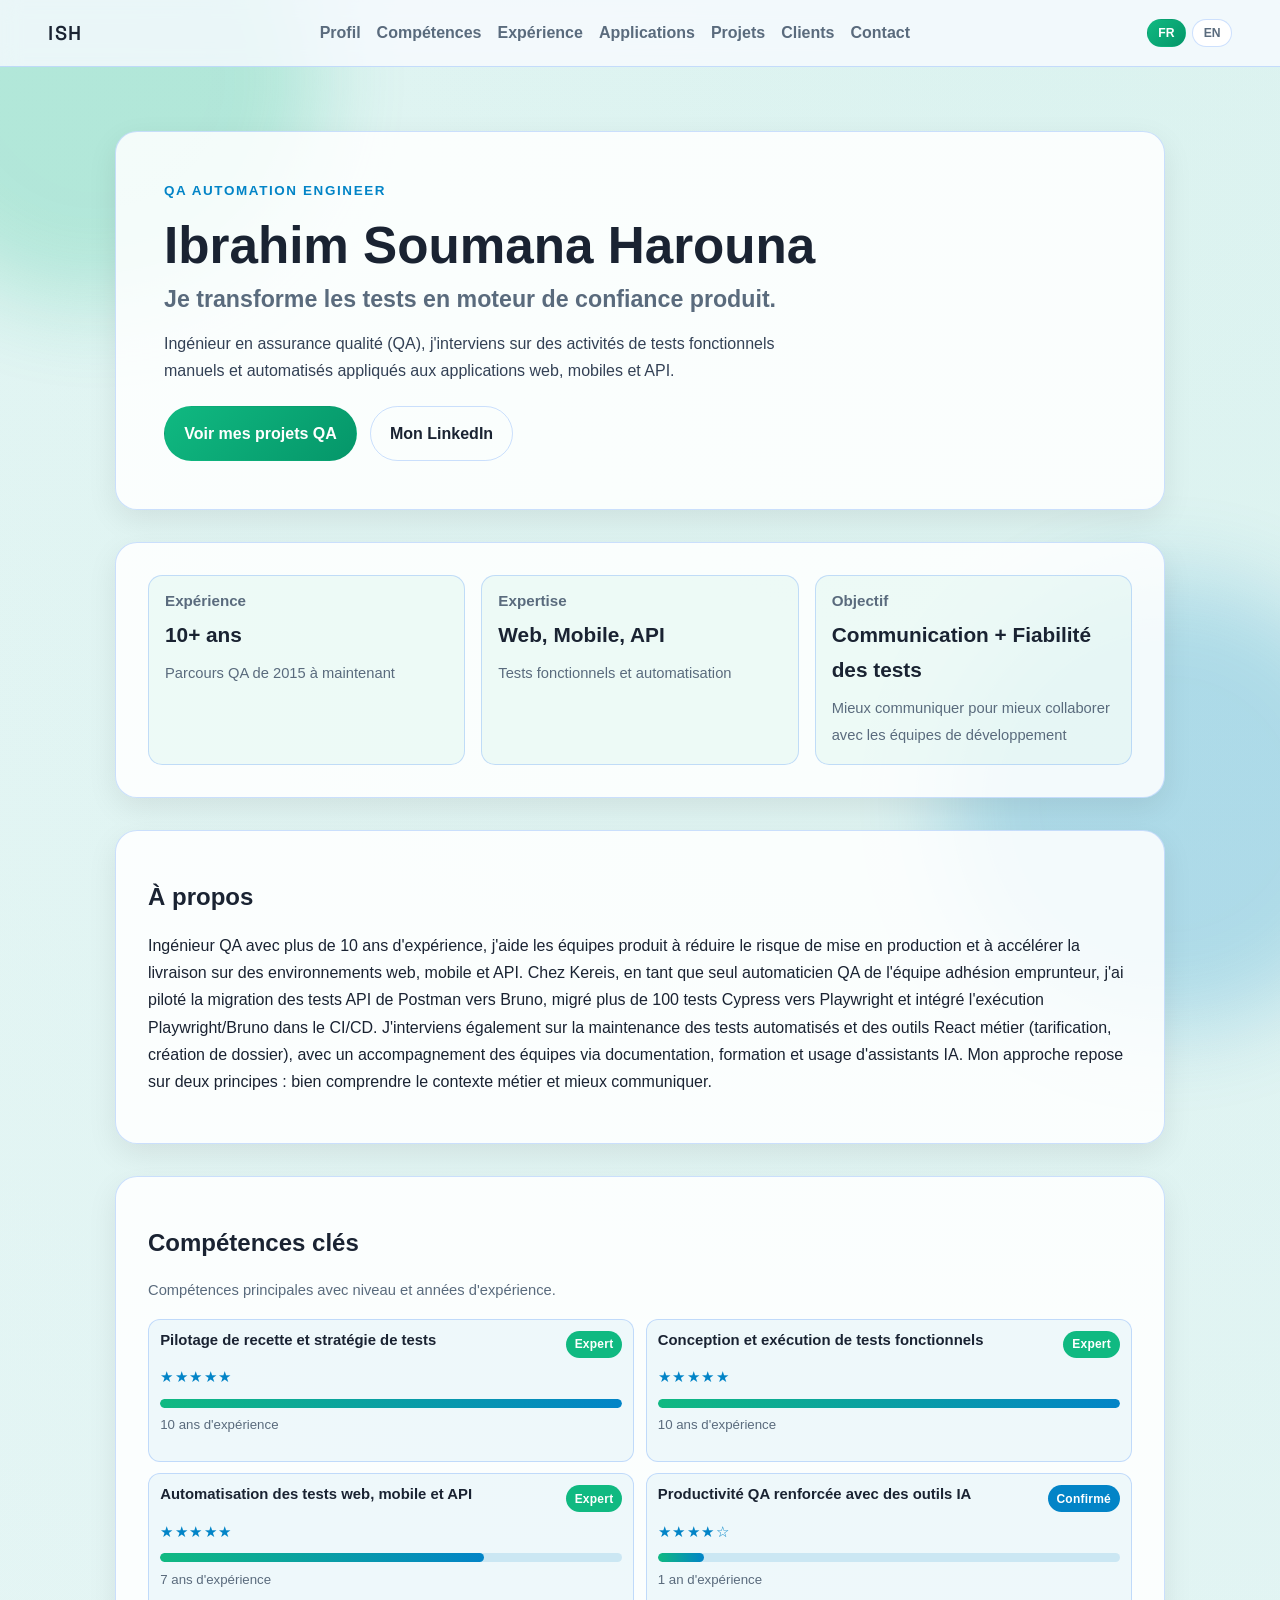
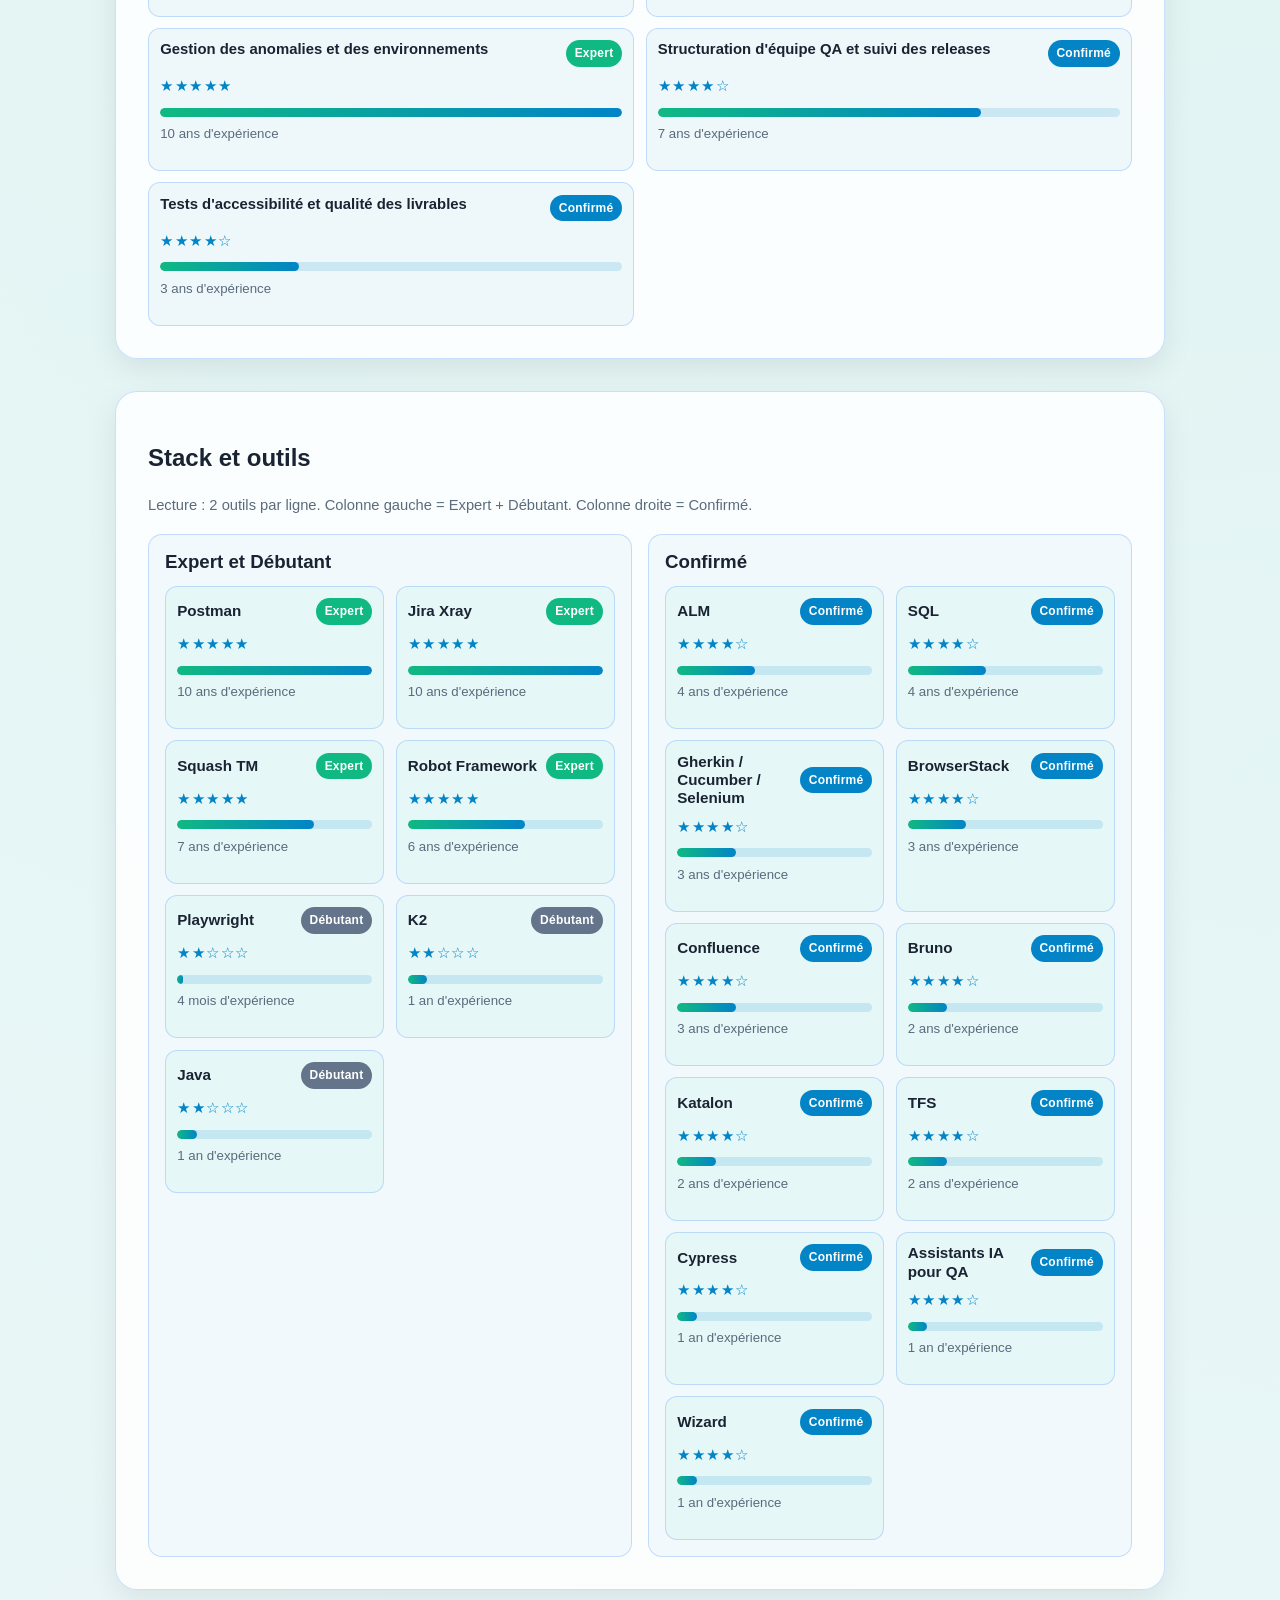
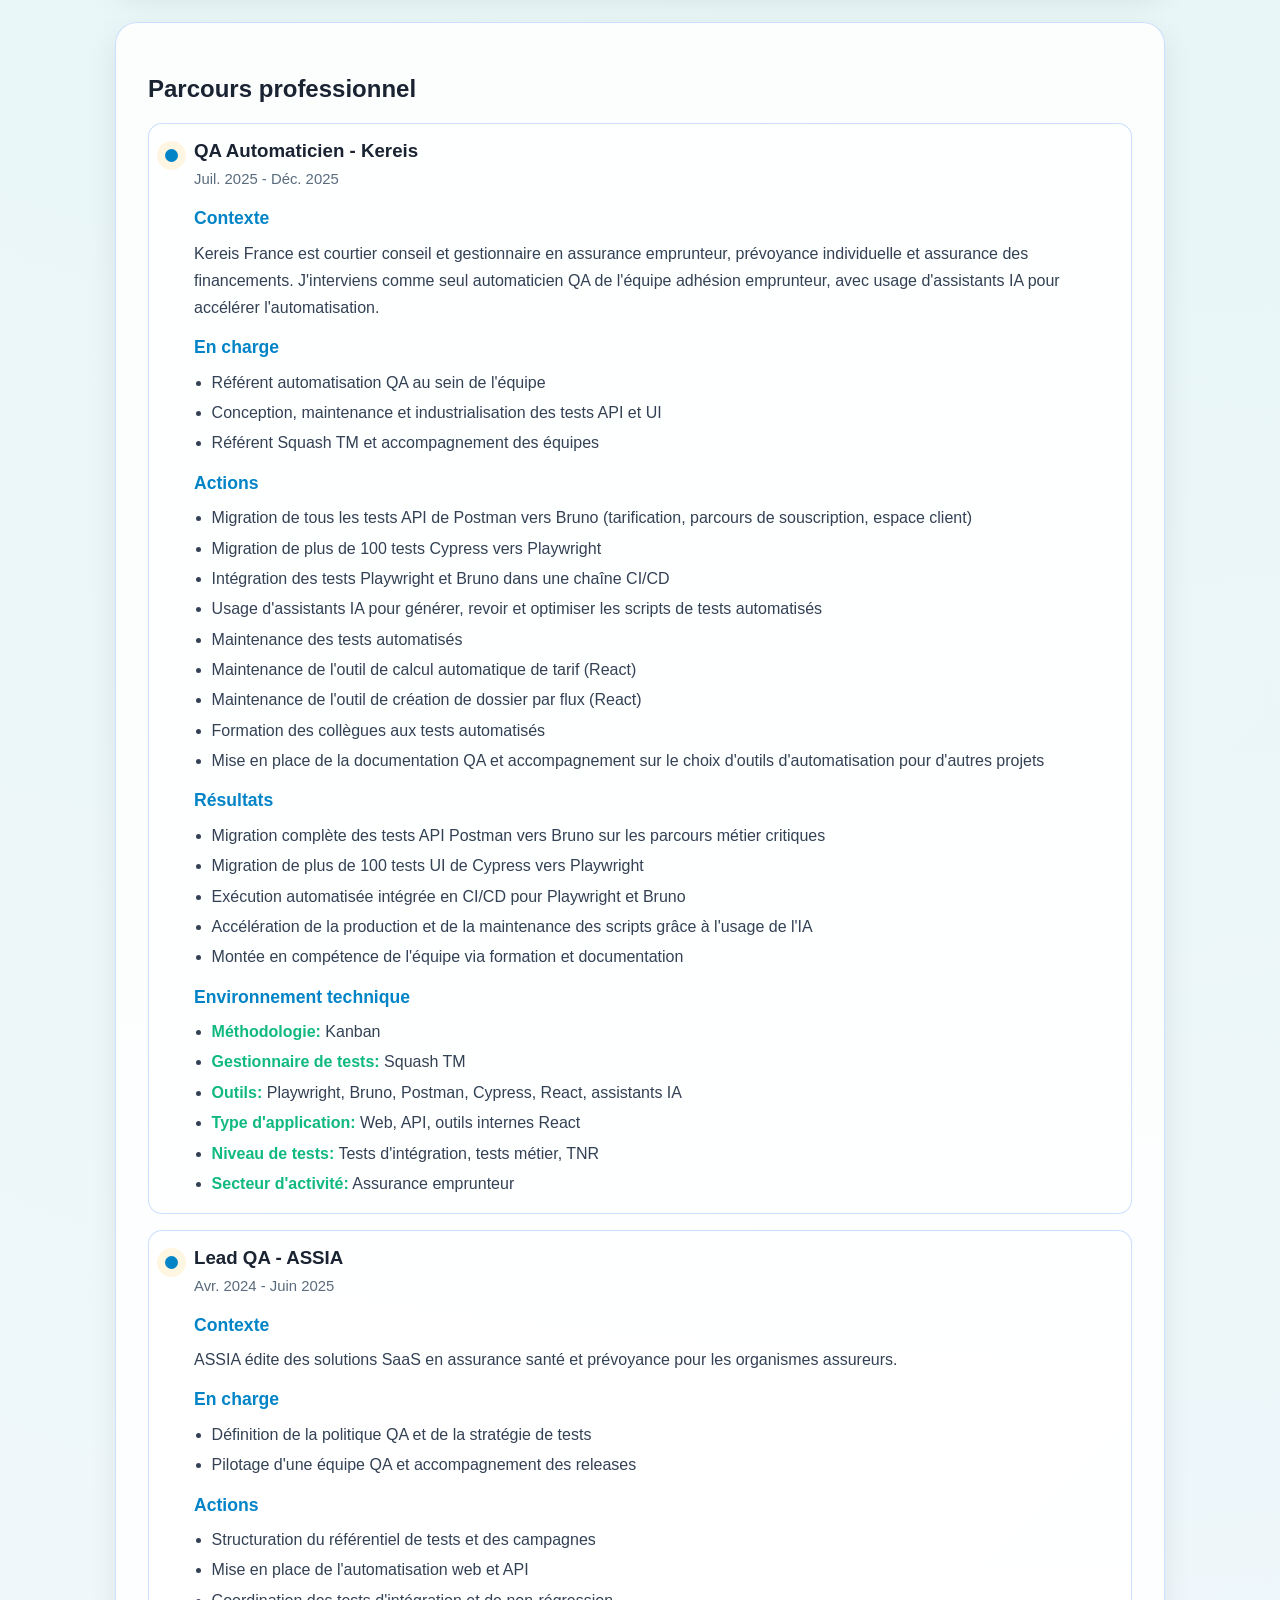
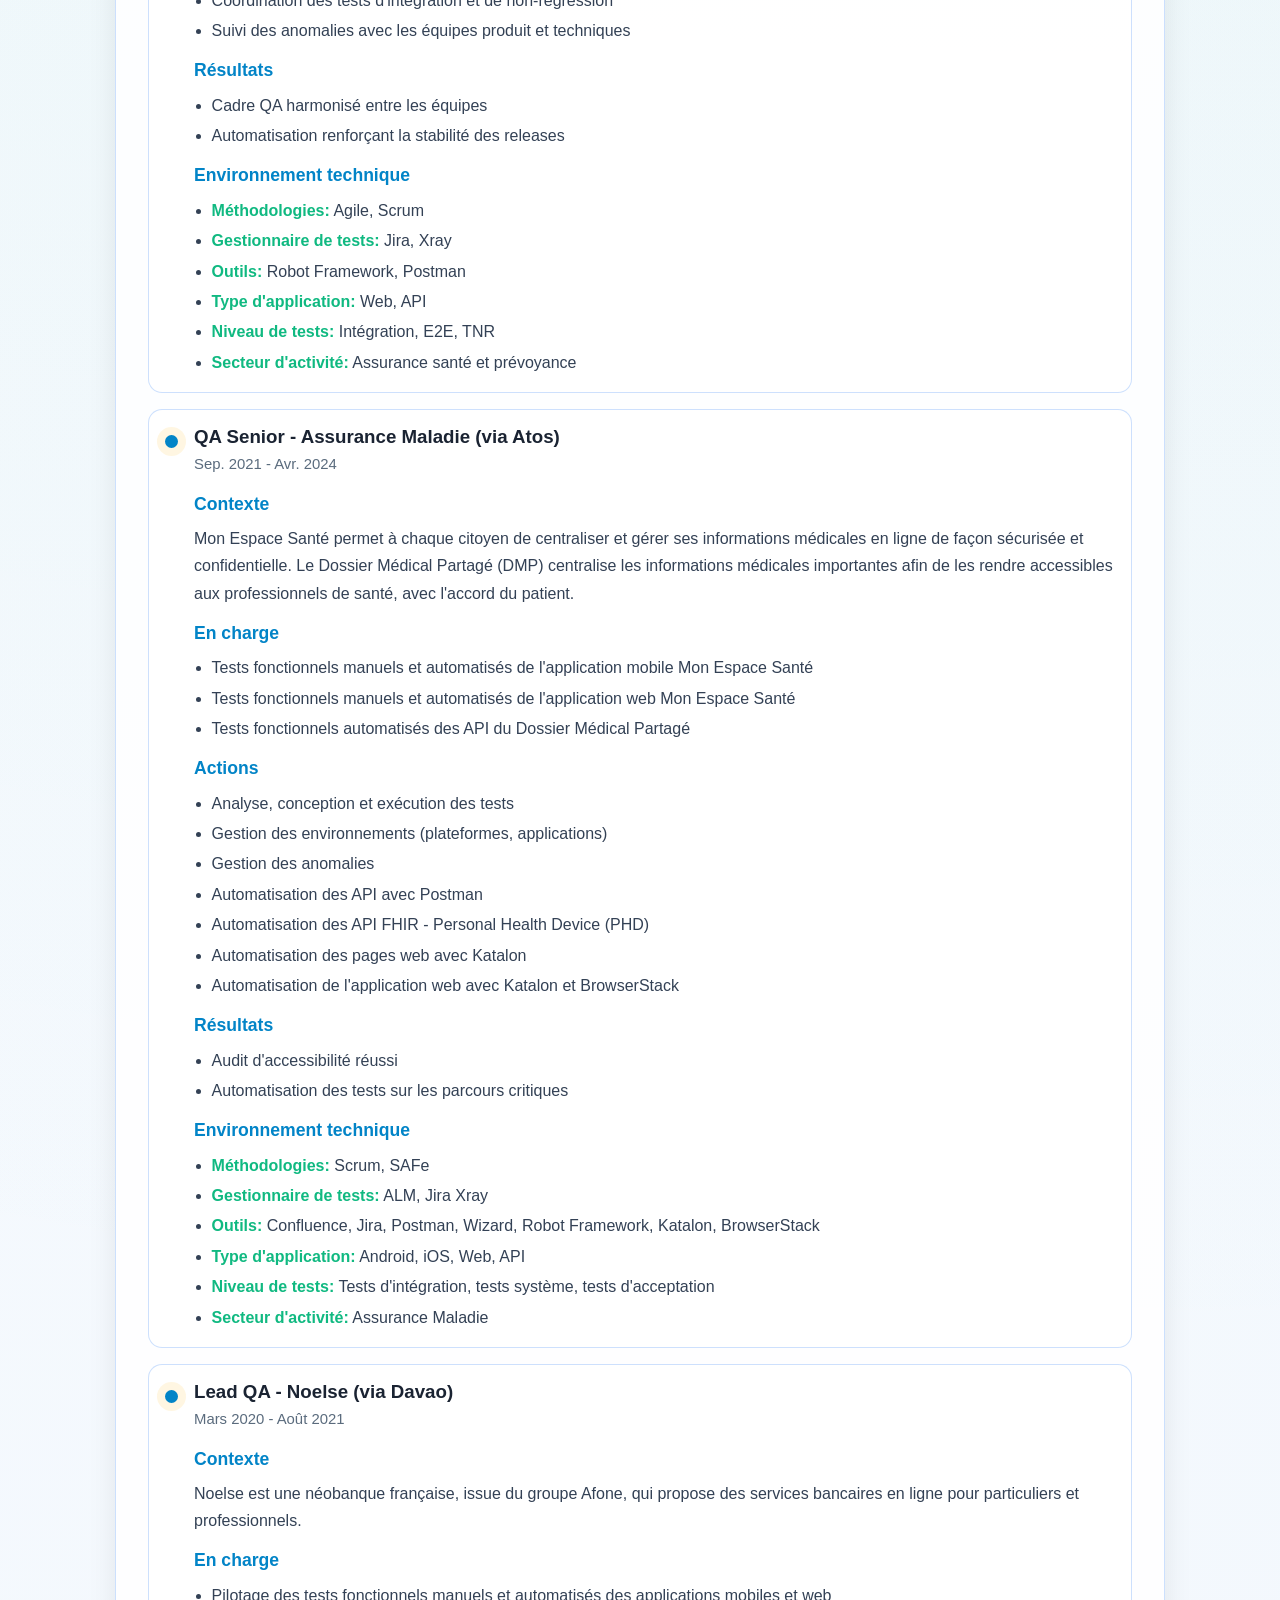
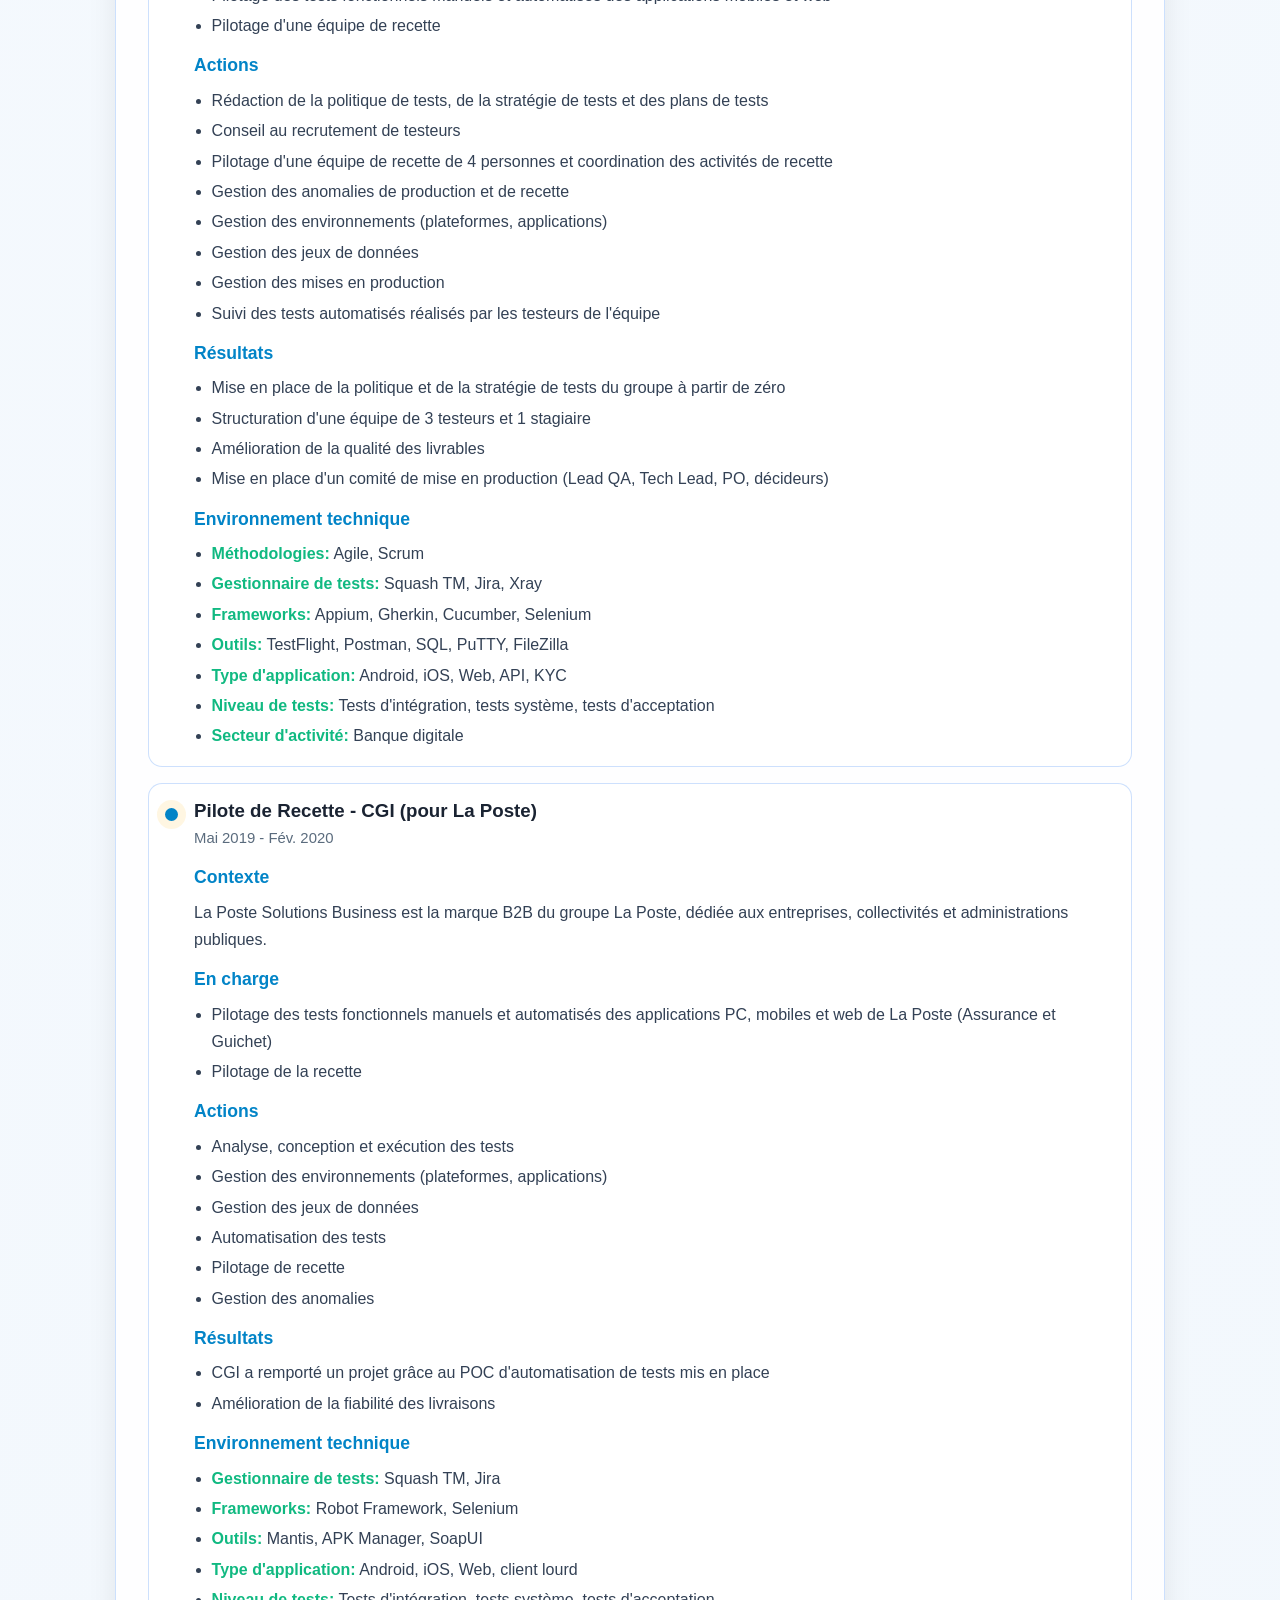
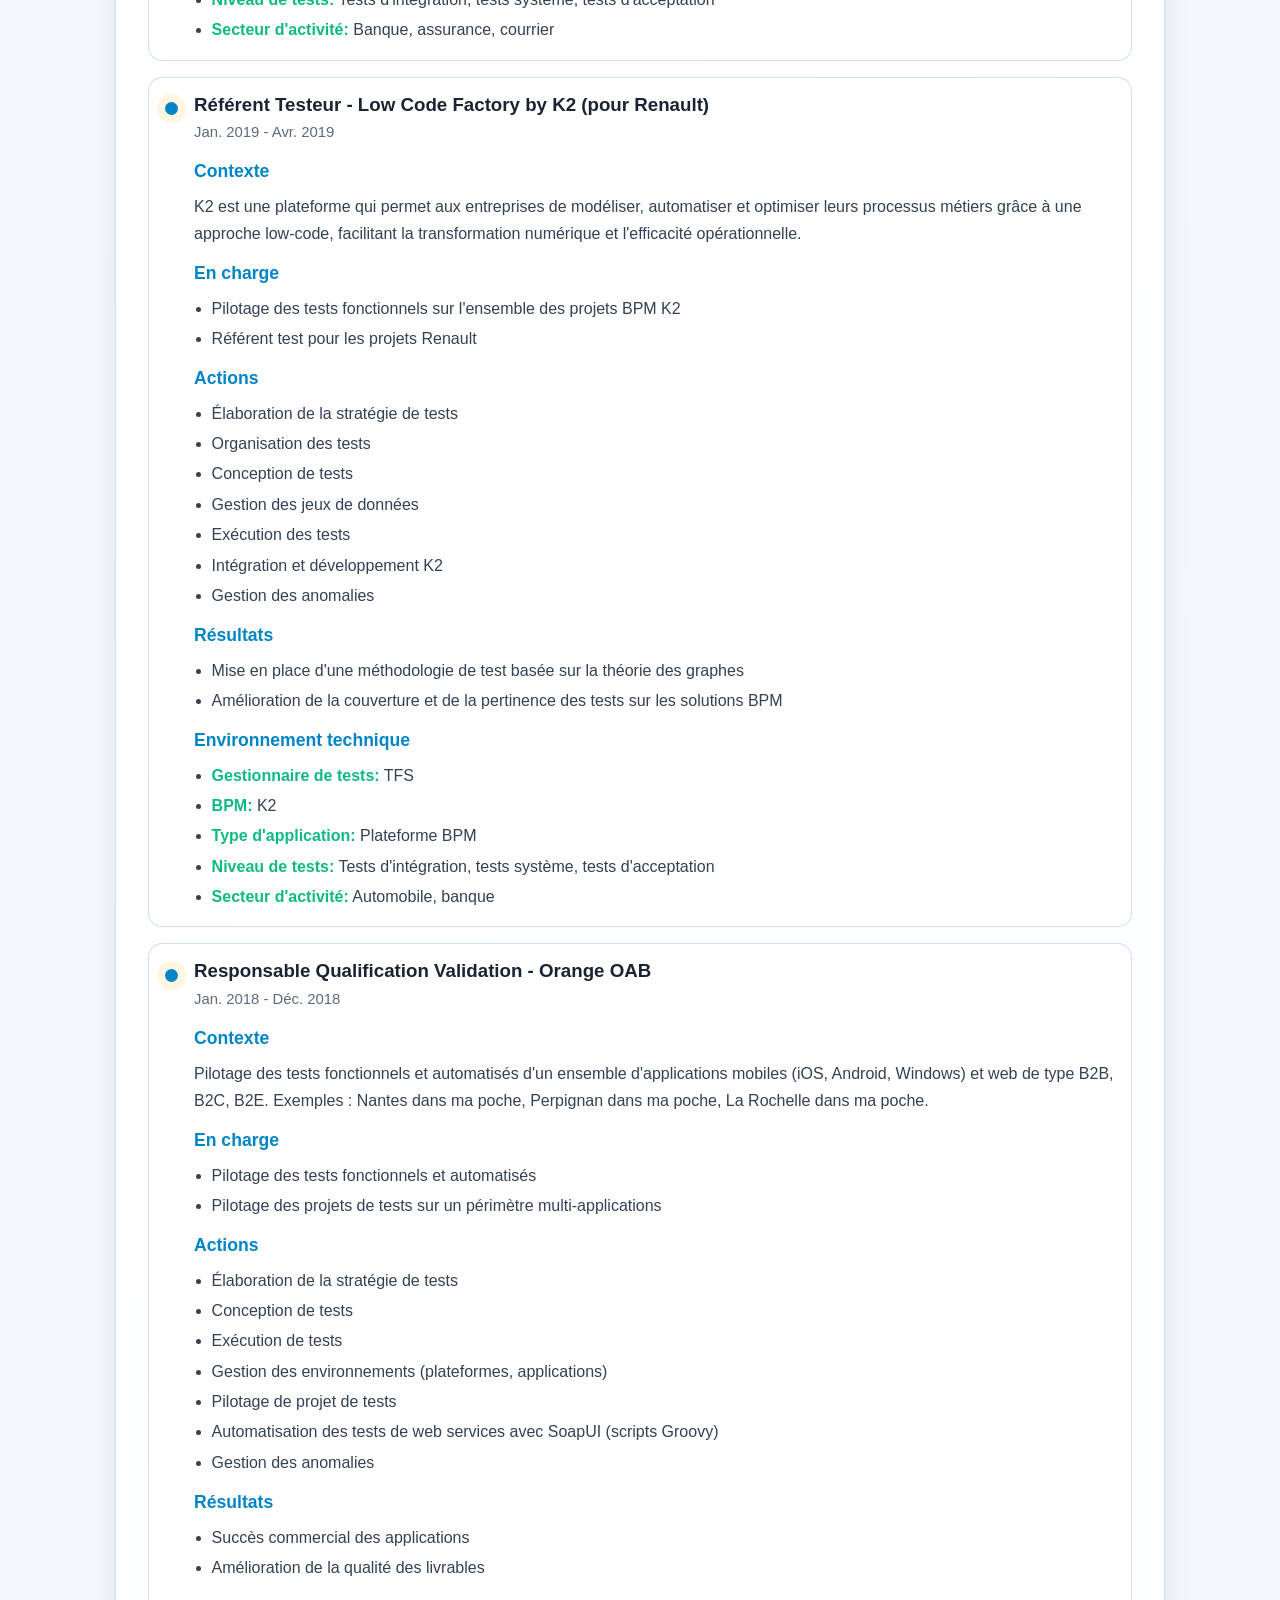
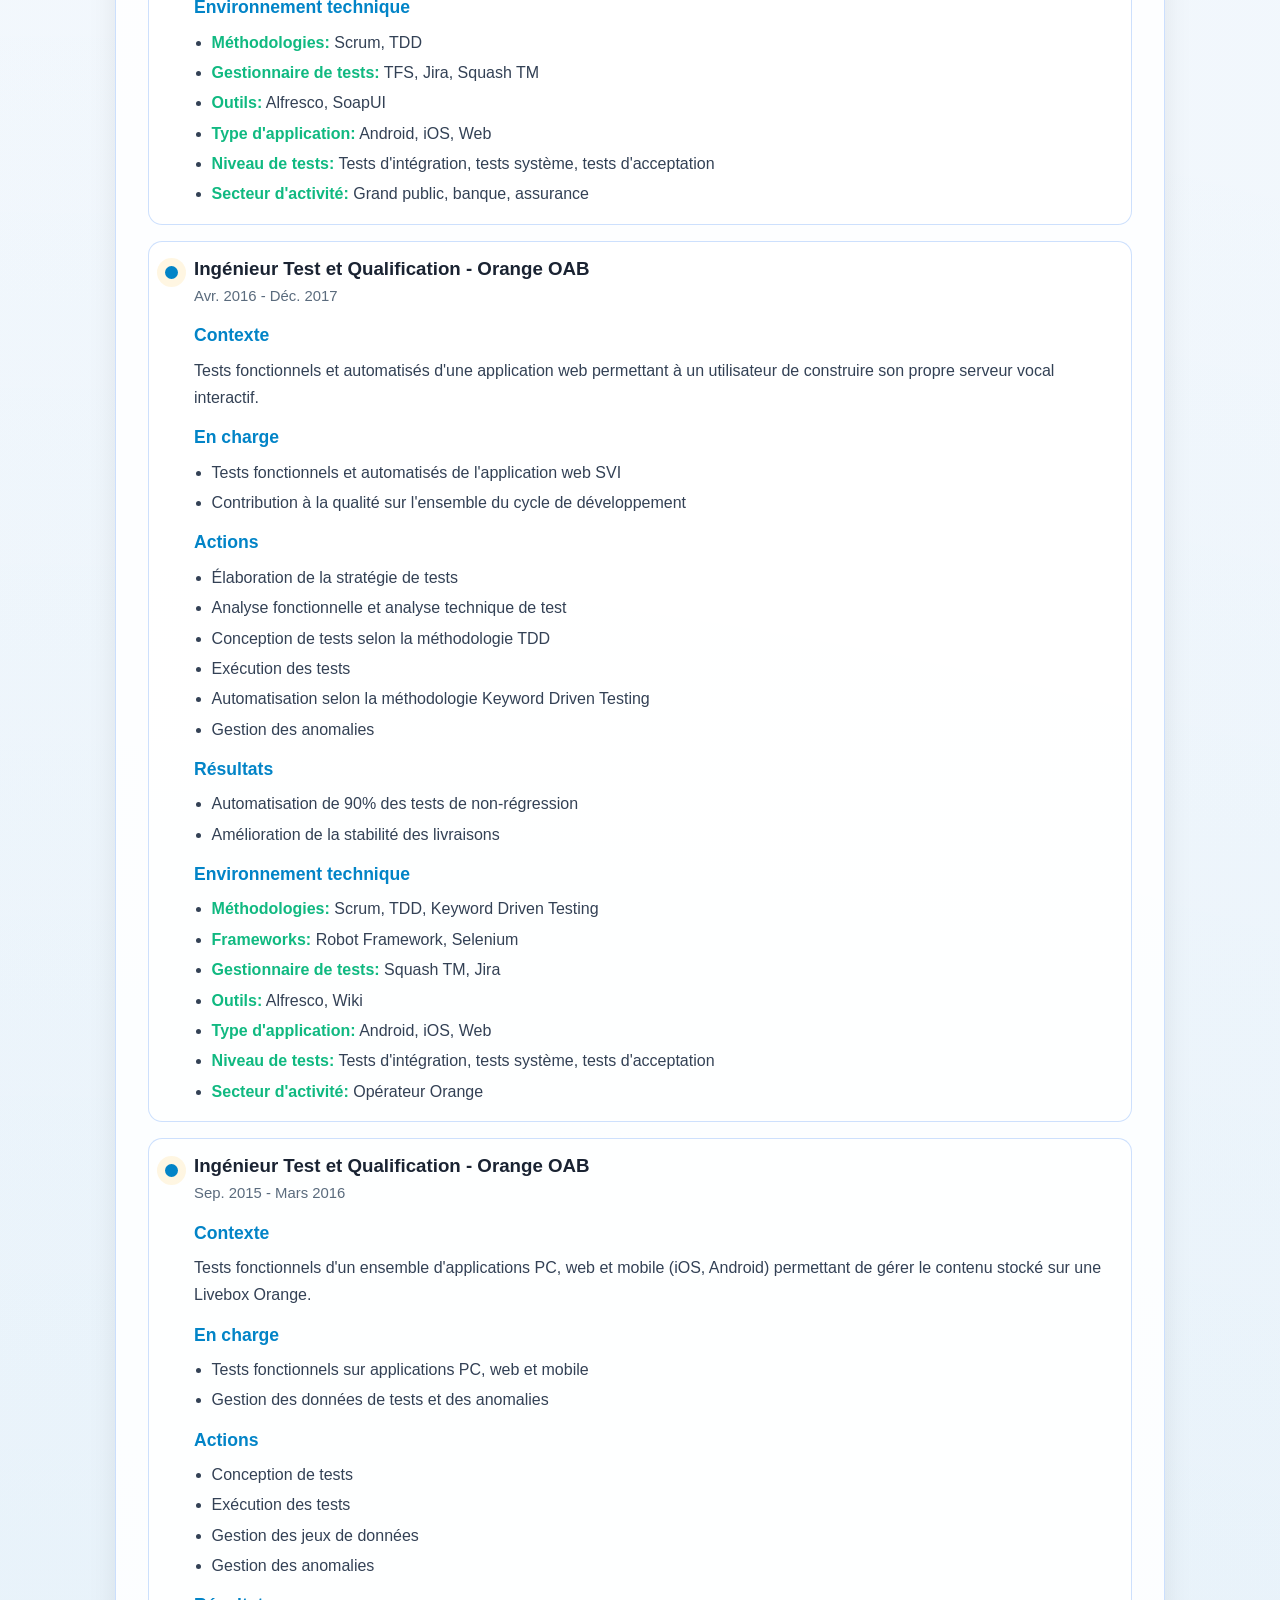
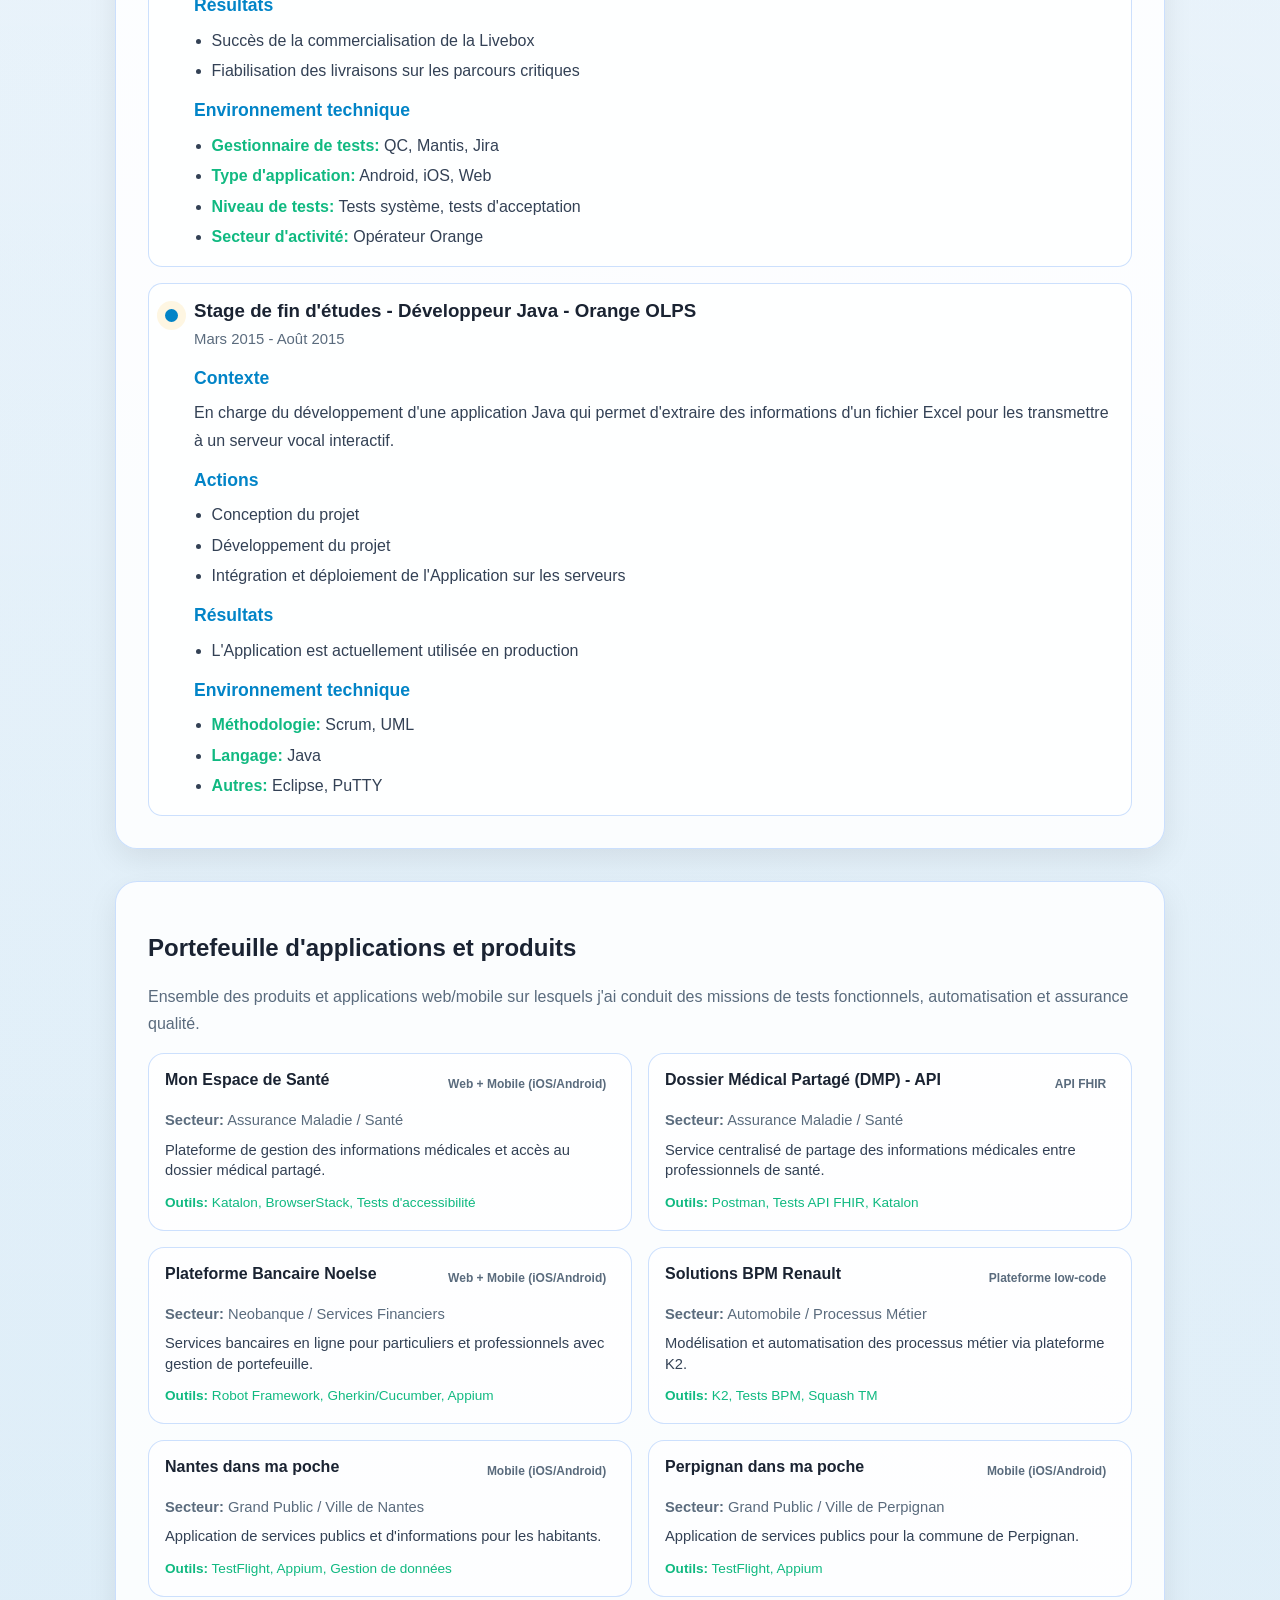
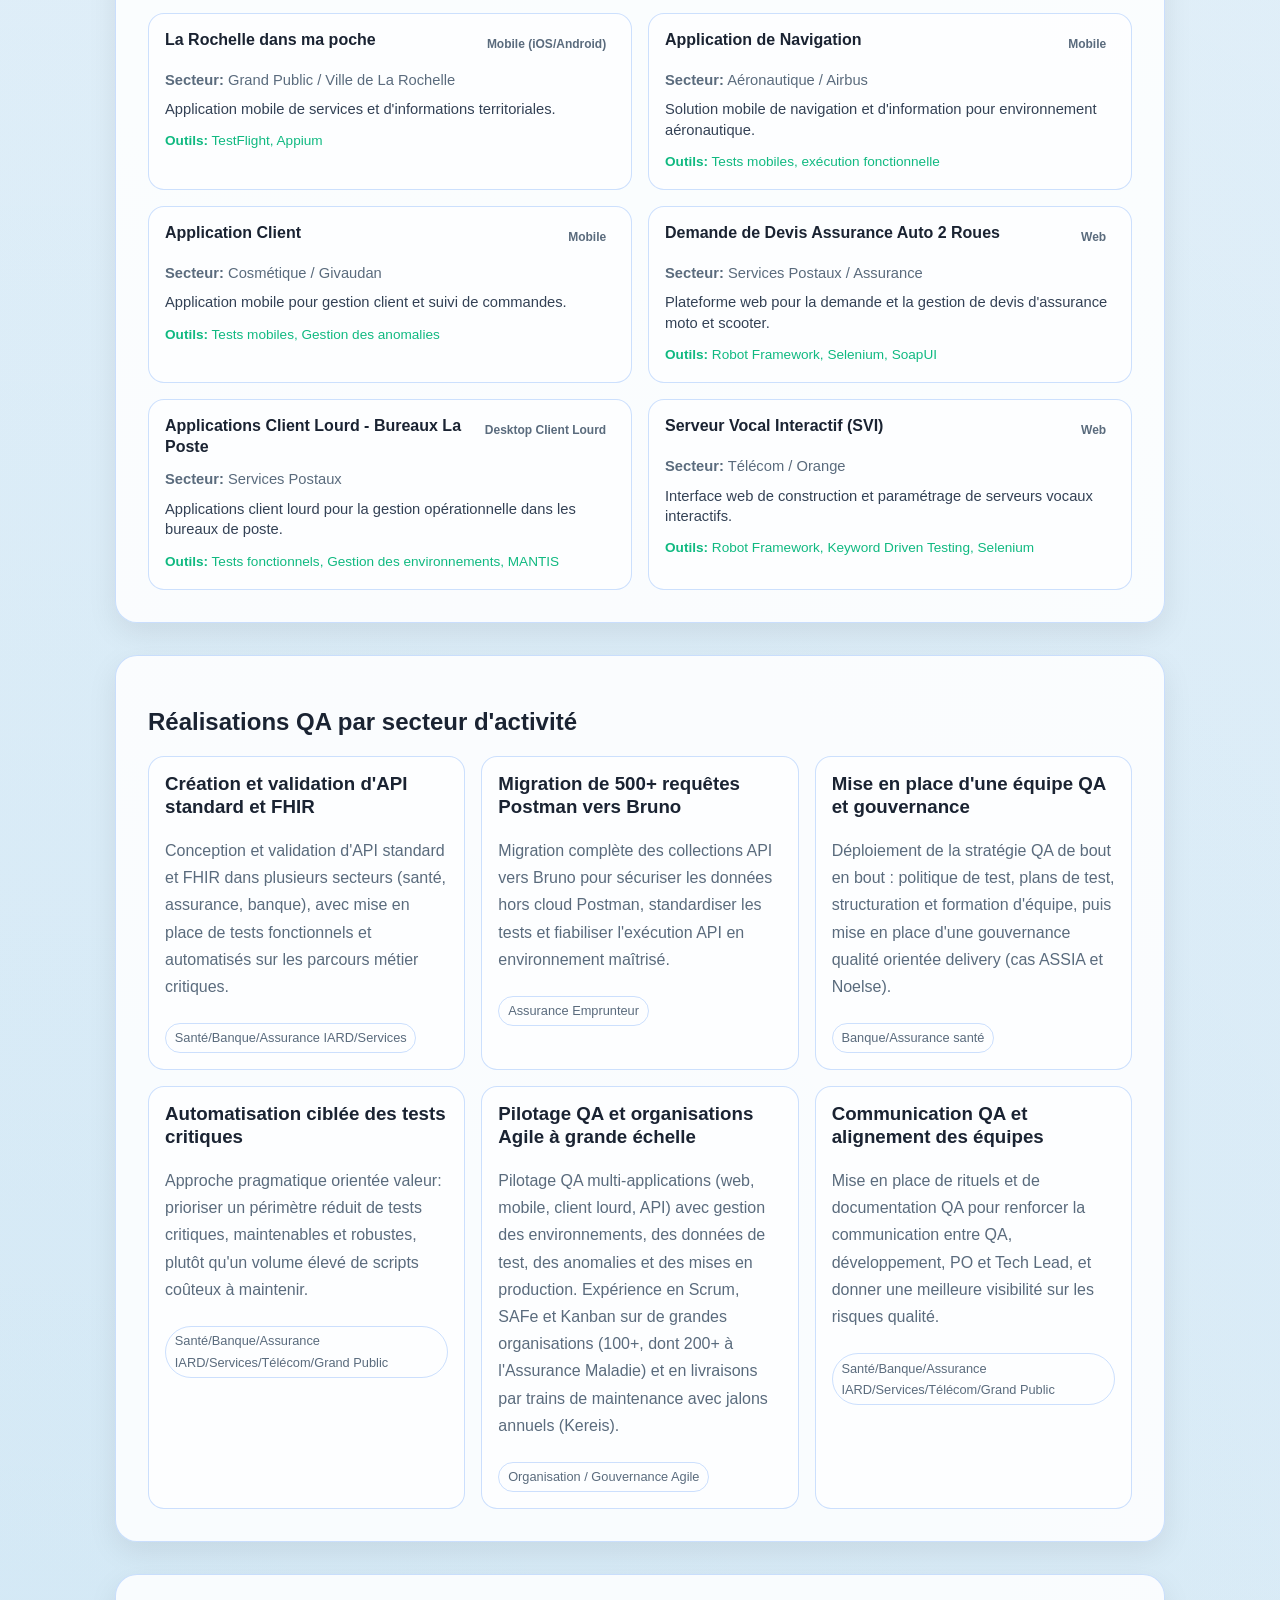
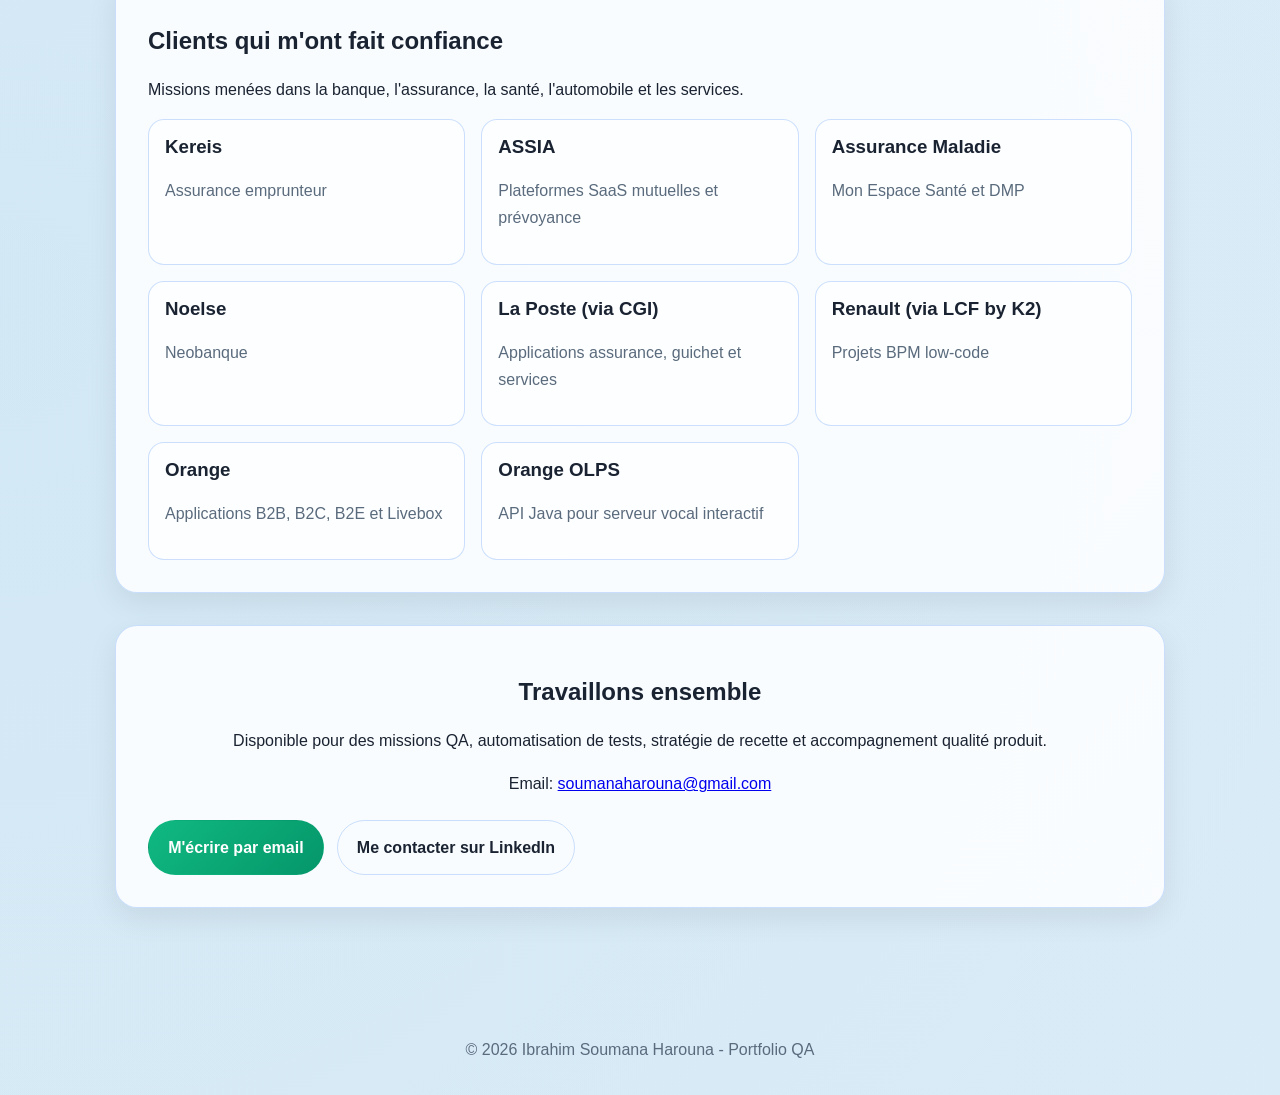
==== commit b50ebfcf: "Proofread FR copy and sync EN content" ====
--- a/index.html
+++ b/index.html
@@ -83,7 +83,7 @@
           J'interviens également sur la maintenance des tests automatisés et des outils React
           métier (tarification, création de dossier), avec un accompagnement des équipes via
           documentation, formation et usage d'assistants IA. Mon approche repose sur deux
-          principes: bien comprendre le contexte métier et mieux communiquer.
+          principes : bien comprendre le contexte métier et mieux communiquer.
         </p>
       </section>
 
@@ -98,7 +98,7 @@
       <section id="stack" class="stack reveal">
         <h2 data-i18n="stack.title">Stack et outils</h2>
         <p class="tools-legend" data-i18n="stack.legend">
-          Lecture: 2 outils par ligne. Colonne gauche = Expert + Débutant. Colonne droite = Confirmé.
+          Lecture : 2 outils par ligne. Colonne gauche = Expert + Débutant. Colonne droite = Confirmé.
         </p>
         <div class="stack-columns">
           <div class="stack-column">
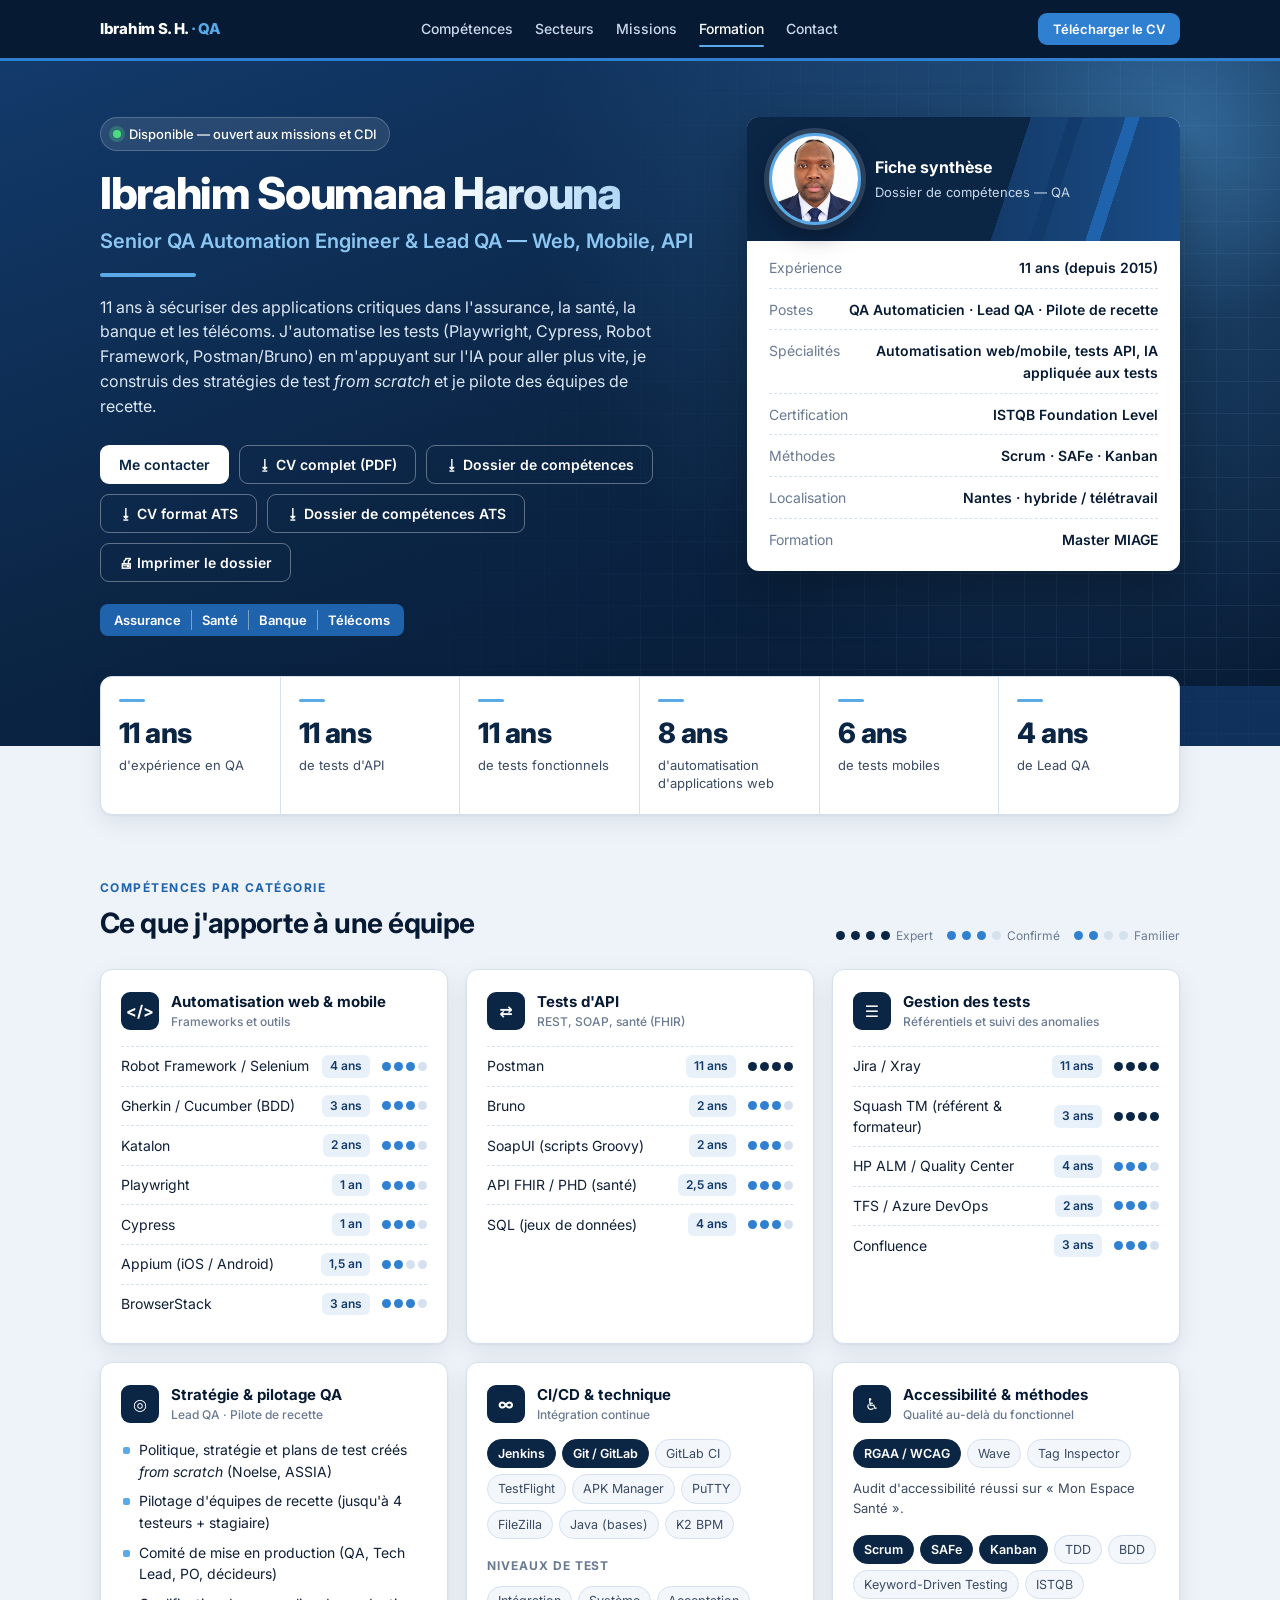
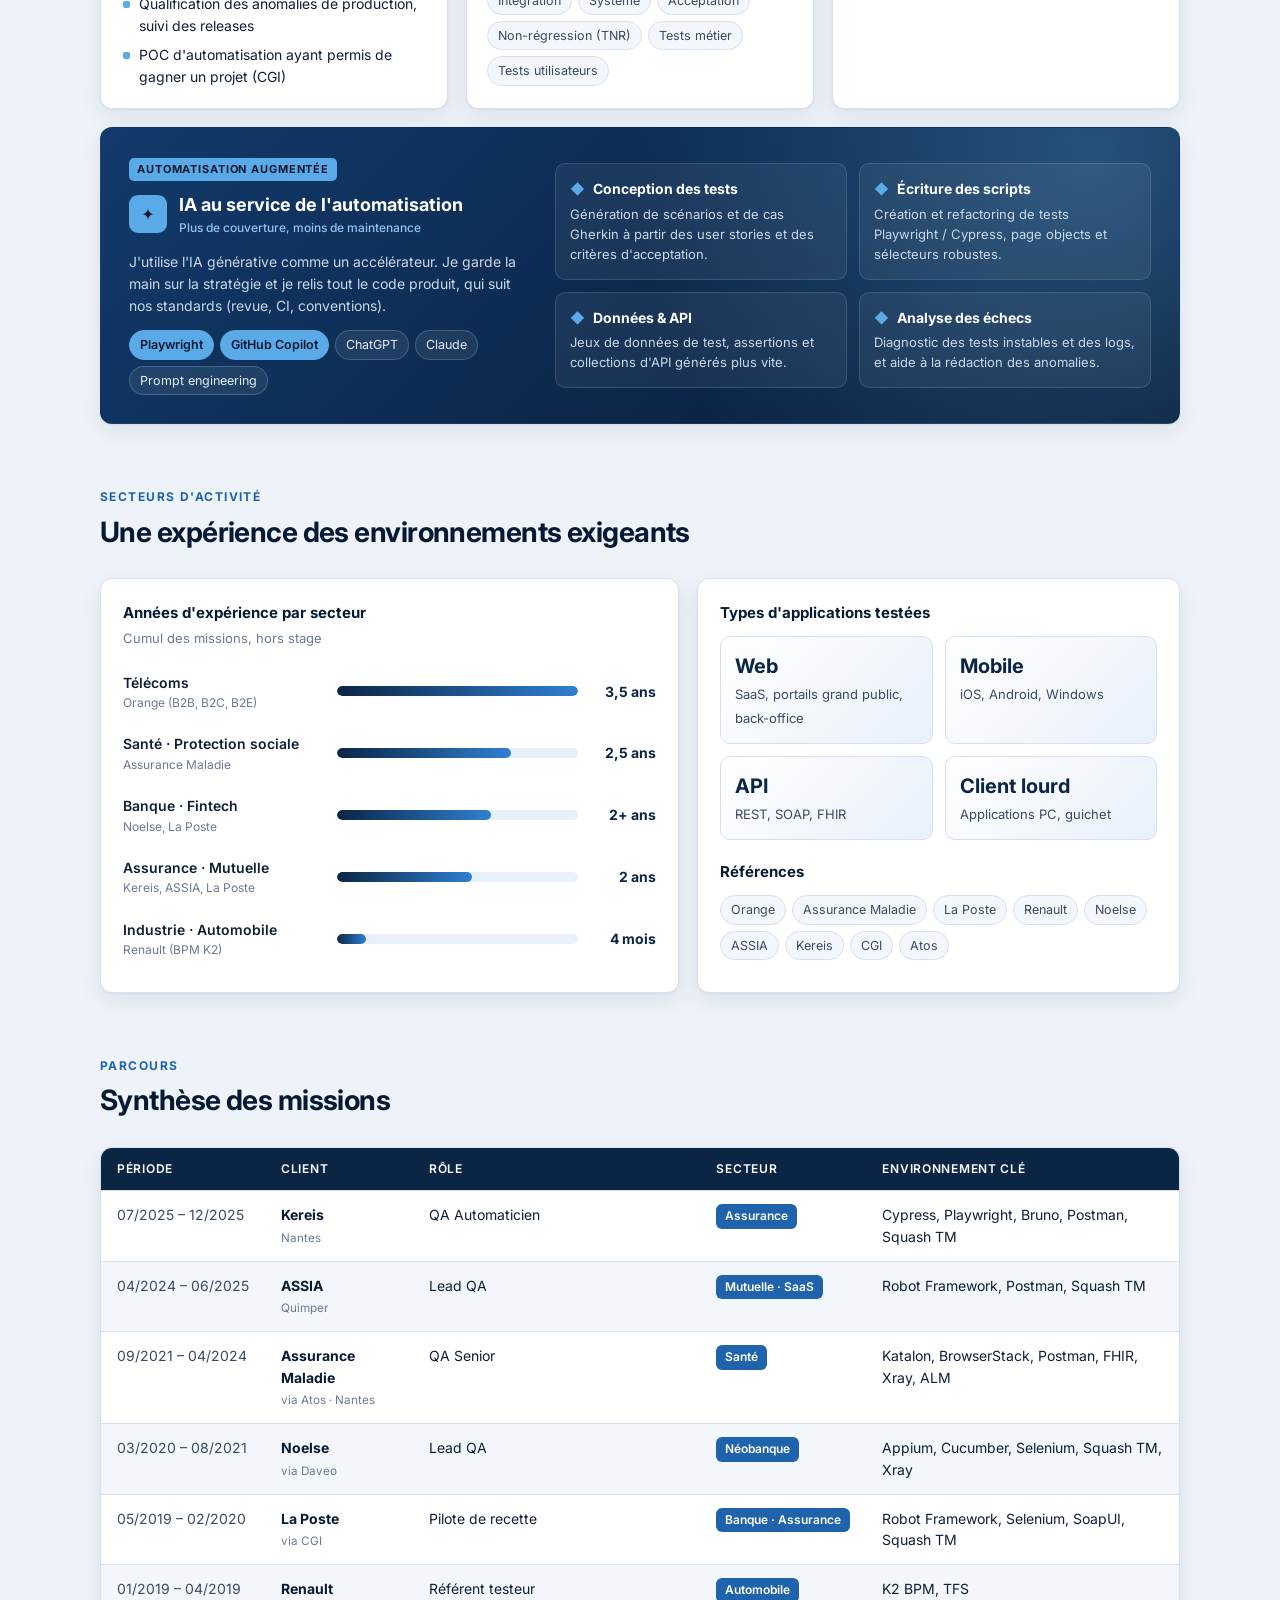
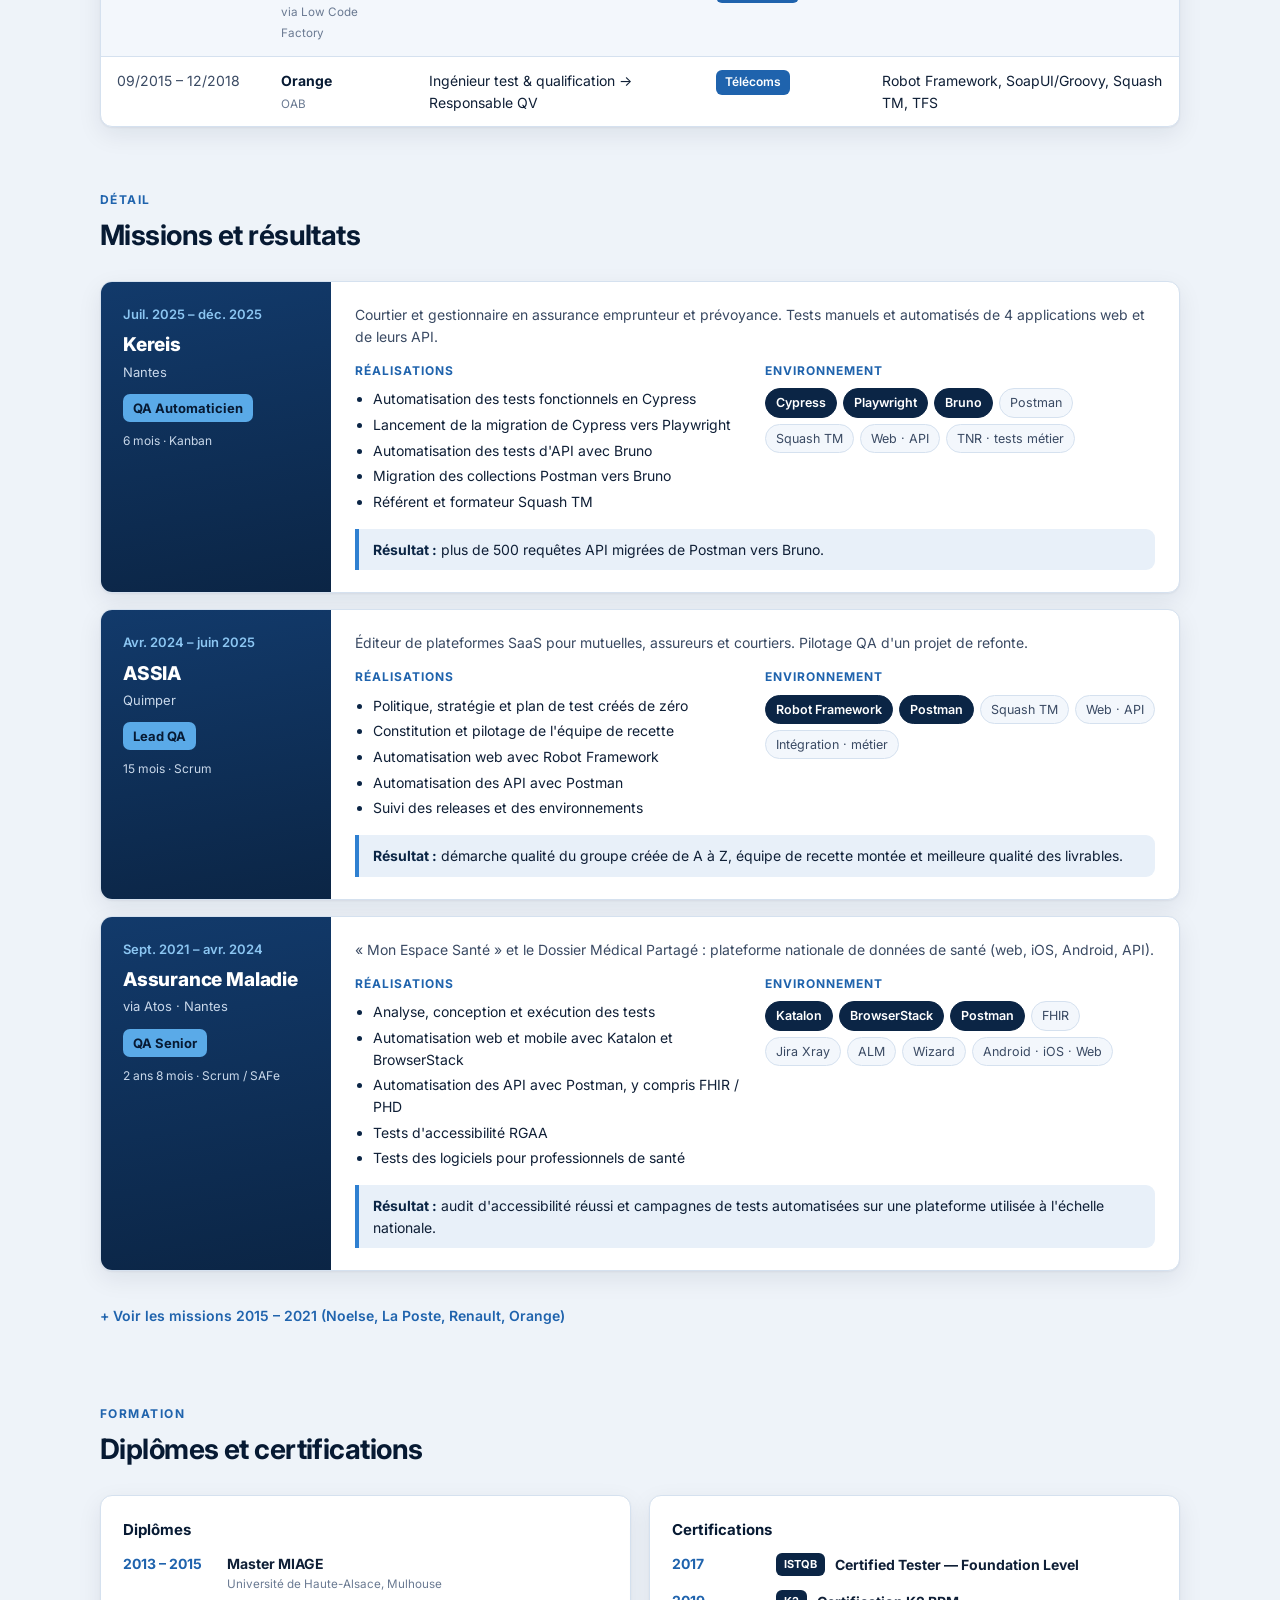
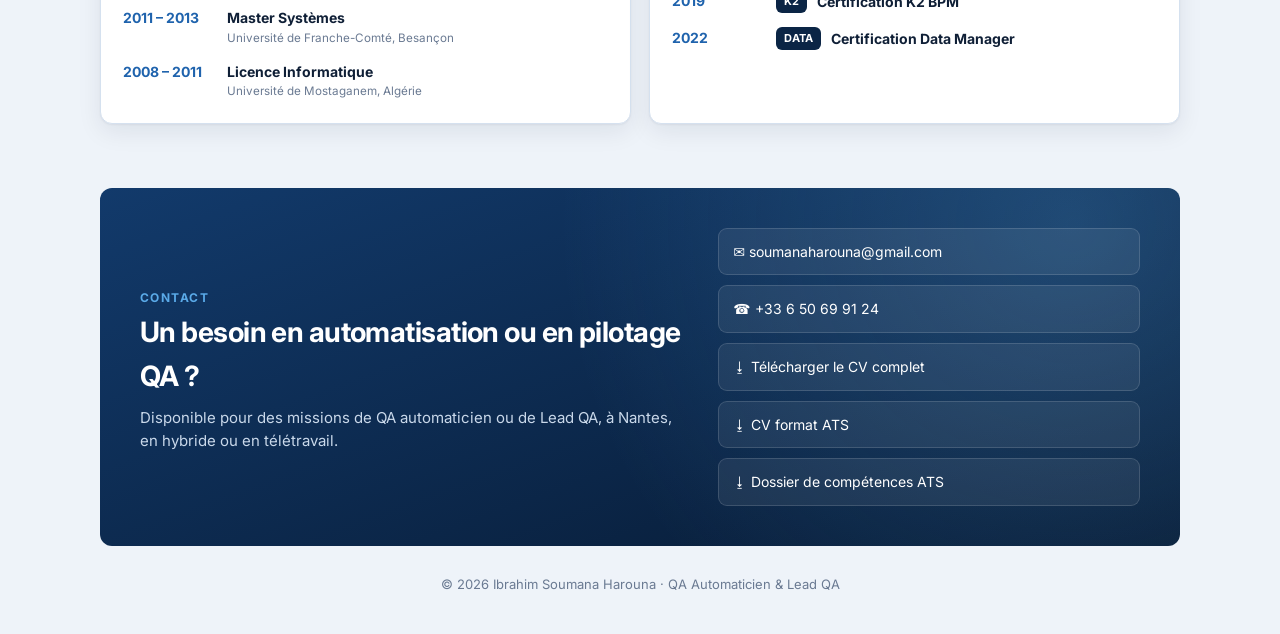
==== commit b308b6e9: "Nouveau portfolio QA : site, CV et dossiers de compétences (dont versions ATS) Remplace l'ancienne v" ====
--- a/index.html
+++ b/index.html
@@ -1,164 +1,820 @@
-<!doctype html>
+<!DOCTYPE html>
 <html lang="fr">
-  <head>
-    <meta charset="UTF-8" />
-    <meta name="viewport" content="width=device-width, initial-scale=1.0" />
-    <title>Ibrahim Soumana Harouna | QA Automation Portfolio</title>
-    <meta
-      name="description"
-      content="Portfolio d'Ibrahim Soumana Harouna, QA Automation Engineer spécialisé en Cypress, Playwright et Bruno."
-    />
-    <link rel="preconnect" href="https://fonts.googleapis.com" />
-    <link rel="preconnect" href="https://fonts.gstatic.com" crossorigin />
-    <link
-      href="https://fonts.googleapis.com/css2?family=Manrope:wght@400;600;700;800&family=Space+Grotesk:wght@400;500;700&display=swap"
-      rel="stylesheet"
-    />
-    <link rel="stylesheet" href="styles.css" />
-  </head>
-  <body>
-    <div class="bg-orb orb-1"></div>
-    <div class="bg-orb orb-2"></div>
-
-    <header class="site-header">
-      <a class="brand" href="#top">ISH</a>
-      <nav>
-        <a href="#about" data-i18n="nav.about">Profil</a>
-        <a href="#skills" data-i18n="nav.skills">Compétences</a>
-        <a href="#experience" data-i18n="nav.experience">Expérience</a>
-        <a href="#applications" data-i18n="nav.apps">Applications</a>
-        <a href="#projects" data-i18n="nav.projects">Projets</a>
-        <a href="#clients" data-i18n="nav.clients">Clients</a>
-        <a href="#contact" data-i18n="nav.contact">Contact</a>
-      </nav>
-      <div class="lang-switch" aria-label="Language switcher">
-        <button id="lang-fr" class="lang-btn is-active" type="button">FR</button>
-        <button id="lang-en" class="lang-btn" type="button">EN</button>
-      </div>
-    </header>
-
-    <main id="top">
-      <section class="hero reveal">
-        <p class="kicker" data-i18n="hero.kicker">QA AUTOMATION ENGINEER</p>
-        <h1>
-          Ibrahim Soumana Harouna
-          <span data-i18n="hero.tagline">Je transforme les tests en moteur de confiance produit.</span>
-        </h1>
-        <p class="intro" data-i18n="hero.intro">
-          Ingénieur en assurance qualité (QA), j'interviens sur des activités de tests fonctionnels
-          manuels et automatisés appliqués aux applications web, mobiles et API.
-        </p>
-        <div class="hero-actions">
-          <a class="btn btn-primary" href="#projects" data-i18n="hero.ctaProjects">Voir mes projets QA</a>
-          <a class="btn btn-ghost" href="https://www.linkedin.com/in/ibrahim-soumana-harouna-bb83295a/" target="_blank" rel="noreferrer" data-i18n="hero.ctaLinkedin">Mon LinkedIn</a>
+<head>
+<meta charset="UTF-8">
+<meta name="viewport" content="width=device-width, initial-scale=1.0">
+<title>Ibrahim Soumana Harouna — QA Automaticien</title>
+<meta name="description" content="Dossier de compétences d'Ibrahim Soumana Harouna — QA Automaticien & Lead QA, 11 ans d'expérience en automatisation des tests web, mobile et API (assurance, santé, banque, télécoms).">
+<link rel="preconnect" href="https://fonts.googleapis.com">
+<link href="https://fonts.googleapis.com/css2?family=Inter:wght@400;500;600;700;800&display=swap" rel="stylesheet">
+<style>
+:root{
+  /* Palette bleu marine / bleu ciel */
+  --navy-900:#071a33; --navy-800:#0b2545; --navy-700:#123a6b; --navy-600:#1a4c86;
+  --blue-600:#1f63ad; --blue-500:#2f80d1; --sky-400:#5aaae8; --sky-300:#8cc6f2;
+  --ice-100:#e8f0f9; --ice-50:#f3f7fc;
+  --ink:#0f1f36; --ink-2:#3a4a63; --muted:#6a7a92;
+  --bg:#eef3f9; --card:#ffffff; --line:#d5e1ef;
+  --radius:12px; --shadow:0 1px 2px rgba(7,26,51,.05),0 8px 24px rgba(7,26,51,.08);
+}
+*{box-sizing:border-box;margin:0;padding:0}
+html{scroll-behavior:smooth}
+body{font-family:Inter,system-ui,sans-serif;background:var(--bg);color:var(--ink);line-height:1.55;font-size:15px;-webkit-font-smoothing:antialiased}
+a{color:inherit}
+.wrap{max-width:1120px;margin:0 auto;padding:0 20px}
+
+/* ---------- Top bar ---------- */
+.topbar{position:sticky;top:0;z-index:10;background:var(--navy-900);border-bottom:3px solid var(--blue-500);color:#fff}
+.topbar .wrap{display:flex;align-items:center;justify-content:space-between;height:58px;gap:16px}
+.brand{font-weight:800;letter-spacing:-.02em;text-decoration:none}
+.brand span{color:var(--sky-400)}
+.topnav{display:flex;gap:22px;font-size:14px;font-weight:500}
+.topnav a{text-decoration:none;color:#c9d8ea}
+.topnav a:hover{color:#fff}
+.btn{display:inline-flex;align-items:center;gap:8px;padding:10px 18px;border-radius:9px;font:600 14px Inter,sans-serif;text-decoration:none;border:1px solid transparent;cursor:pointer;transition:.15s}
+.btn-primary{background:var(--blue-500);color:#fff}
+.btn-primary:hover{background:var(--sky-400)}
+.btn-ghost{background:transparent;border-color:rgba(255,255,255,.35);color:#fff}
+.btn-ghost:hover{background:rgba(255,255,255,.1);border-color:#fff}
+.btn-sm{padding:7px 14px;font-size:13px}
+
+/* ---------- Hero / fiche synthèse ---------- */
+.hero{position:relative;overflow:hidden;color:#fff;padding:56px 0 110px;
+  background:
+    radial-gradient(circle at 85% 15%,rgba(90,170,232,.28),transparent 45%),
+    linear-gradient(160deg,var(--navy-700) 0%,var(--navy-800) 50%,var(--navy-900) 100%)}
+.hero:before{content:"";position:absolute;inset:0;opacity:.16;pointer-events:none;
+  background-image:linear-gradient(rgba(140,198,242,.6) 1px,transparent 1px),linear-gradient(90deg,rgba(140,198,242,.6) 1px,transparent 1px);
+  background-size:32px 32px;mask-image:linear-gradient(110deg,transparent 35%,#000 100%);-webkit-mask-image:linear-gradient(110deg,transparent 35%,#000 100%)}
+.hero:after{content:"";position:absolute;right:0;bottom:0;width:50%;height:60px;opacity:.7;
+  background:linear-gradient(108deg,transparent 0 18%,var(--blue-600) 18% 21%,transparent 21% 36%,var(--navy-600) 36% 39%,transparent 39% 54%,var(--navy-700) 54%)}
+.hero-grid{position:relative;z-index:1;display:grid;grid-template-columns:1.4fr 1fr;gap:40px;align-items:start}
+.status{display:inline-flex;align-items:center;gap:8px;background:rgba(255,255,255,.1);border:1px solid rgba(255,255,255,.2);padding:6px 12px;border-radius:999px;font-size:13px;font-weight:500}
+.status i{width:8px;height:8px;border-radius:50%;background:#4ade80;box-shadow:0 0 0 4px rgba(74,222,128,.25)}
+.hero h1{font-size:44px;line-height:1.1;letter-spacing:-.03em;margin:18px 0 8px;font-weight:800}
+.hero .role{font-size:20px;font-weight:600;color:var(--sky-300)}
+.hero .rule{width:96px;height:4px;border-radius:2px;background:var(--sky-400);margin:16px 0 0}
+.hero .pitch{margin:18px 0 26px;max-width:580px;color:#dbe7f5;font-size:16px}
+.hero .actions{display:flex;flex-wrap:wrap;gap:10px}
+.hero .btn-primary{background:#fff;color:var(--navy-800)}
+.hero .btn-primary:hover{background:var(--ice-100)}
+.chips{display:inline-flex;flex-wrap:wrap;background:var(--blue-600);border-radius:8px;padding:6px 4px;font-weight:600;font-size:13px;margin-top:22px}
+.chips span{padding:0 10px;border-right:1px solid rgba(255,255,255,.4)}
+.chips span:last-child{border-right:0}
+
+.idcard{background:#fff;color:var(--ink);border-radius:var(--radius);box-shadow:0 20px 50px rgba(0,0,0,.3);overflow:hidden}
+.idcard-head{display:flex;gap:14px;align-items:center;padding:16px 22px;color:#fff;
+  background:linear-gradient(108deg,var(--navy-800) 0 60%,transparent 60%),linear-gradient(108deg,transparent 0 68%,var(--navy-700) 68% 71%,transparent 71% 80%,var(--blue-600) 80% 83%,transparent 83%),linear-gradient(90deg,var(--navy-800),var(--navy-600))}
+.avatar{width:92px;height:92px;border-radius:50%;background:var(--sky-400);color:var(--navy-900);display:grid;place-items:center;font-weight:800;font-size:24px;flex-shrink:0;overflow:hidden;border:3px solid var(--sky-400);box-shadow:0 0 0 5px rgba(255,255,255,.14),0 10px 24px rgba(0,0,0,.35);transition:transform .35s cubic-bezier(.2,.7,.2,1)}
+.avatar img{width:100%;height:100%;object-fit:cover;object-position:50% 30%;display:block}
+.idcard:hover .avatar{transform:scale(1.05) rotate(-2deg)}
+.idcard-head b{display:block;font-size:16px}
+.idcard-head small{color:#c9d8ea;font-size:13px}
+.facts{list-style:none;padding:16px 22px 20px;display:grid;gap:10px}
+.facts li{display:flex;justify-content:space-between;gap:12px;font-size:14px;padding-bottom:9px;border-bottom:1px dashed var(--line)}
+.facts li:last-child{border-bottom:0;padding-bottom:0}
+.facts span{color:var(--muted)}
+.facts b{text-align:right;font-weight:600;color:var(--navy-900)}
+
+/* ---------- KPI strip ---------- */
+.kpis{margin-top:-70px;position:relative;z-index:2}
+.kpi-grid{display:grid;grid-template-columns:repeat(6,1fr);background:var(--card);border-radius:var(--radius);box-shadow:var(--shadow);border:1px solid var(--line);overflow:hidden}
+.kpi{padding:22px 18px;border-right:1px solid var(--line)}
+.kpi:last-child{border-right:0}
+.kpi b{display:block;font-size:28px;font-weight:800;letter-spacing:-.02em;color:var(--navy-800)}
+.kpi span{font-size:13px;color:var(--ink-2);line-height:1.35;display:block;margin-top:2px}
+.kpi:before{content:"";display:block;width:26px;height:3px;border-radius:2px;background:var(--sky-400);margin-bottom:10px}
+
+/* ---------- Sections ---------- */
+section{padding:64px 0 0}
+.sec-head{display:flex;align-items:end;justify-content:space-between;gap:16px;margin-bottom:24px;flex-wrap:wrap}
+.eyebrow{font-size:12px;font-weight:700;letter-spacing:.12em;text-transform:uppercase;color:var(--blue-600)}
+h2{font-size:28px;letter-spacing:-.02em;margin-top:4px;color:var(--navy-900)}
+.legend{display:flex;gap:14px;font-size:12px;color:var(--muted);flex-wrap:wrap}
+.legend span{display:inline-flex;align-items:center;gap:6px}
+
+/* ---------- Skills ---------- */
+.skills-grid{display:grid;grid-template-columns:repeat(3,1fr);gap:18px}
+.cat{background:var(--card);border:1px solid var(--line);border-radius:var(--radius);padding:20px;box-shadow:var(--shadow)}
+.cat-head{display:flex;align-items:center;gap:12px;margin-bottom:14px}
+.cat-ico{width:38px;height:38px;border-radius:9px;background:var(--navy-800);color:#fff;display:grid;place-items:center;font-size:16px;font-weight:700;flex-shrink:0}
+.cat h3{font-size:15px;color:var(--navy-900)}
+.cat h3 small{display:block;font-weight:500;color:var(--muted);font-size:12px}
+.skill{display:grid;grid-template-columns:1fr auto auto;align-items:center;gap:12px;padding:8px 0;border-top:1px dashed var(--line);font-size:14px}
+.skill:first-of-type{border-top:0}
+.yrs{font-size:12px;color:var(--navy-700);background:var(--ice-100);padding:2px 8px;border-radius:6px;white-space:nowrap;font-weight:600}
+.lvl{display:flex;gap:3px}
+.lvl i{width:9px;height:9px;border-radius:50%;background:var(--line)}
+.lvl i.on{background:var(--blue-500)}
+.lvl.x i.on{background:var(--navy-800)}
+.tags{display:flex;flex-wrap:wrap;gap:6px}
+.tag{font-size:12.5px;padding:4px 10px;border-radius:999px;background:var(--ice-50);border:1px solid var(--line);color:var(--ink-2)}
+.tag.hl{background:var(--navy-800);border-color:var(--navy-800);color:#fff;font-weight:600}
+/* Carte IA mise en avant (pleine largeur) */
+.cat.ai{grid-column:1/-1;display:grid;grid-template-columns:1fr 1.5fr;gap:28px;align-items:center;color:#fff;border-color:transparent;position:relative;overflow:hidden;padding:28px;
+  background:radial-gradient(circle at 92% 10%,rgba(90,170,232,.35),transparent 45%),linear-gradient(135deg,var(--navy-700),var(--navy-900))}
+.cat.ai:hover{border-color:var(--sky-400)}
+.cat.ai .cat-ico{background:var(--sky-400);color:var(--navy-900)}
+.cat.ai h3{color:#fff;font-size:18px}
+.cat.ai h3 small{color:var(--sky-300)}
+.ai-new{display:inline-block;font-size:11px;font-weight:700;letter-spacing:.08em;text-transform:uppercase;background:var(--sky-400);color:var(--navy-900);padding:3px 8px;border-radius:5px;margin-bottom:10px}
+.ai-intro{color:#c9d8ea;font-size:14px;margin:4px 0 14px}
+.cat.ai .tag{background:rgba(255,255,255,.08);border-color:rgba(255,255,255,.18);color:#e3eef9}
+.cat.ai .tag.hl{background:var(--sky-400);border-color:var(--sky-400);color:var(--navy-900)}
+.ai-uses{display:grid;grid-template-columns:1fr 1fr;gap:12px}
+.ai-use{background:rgba(255,255,255,.06);border:1px solid rgba(255,255,255,.12);border-radius:10px;padding:14px;transition:background-color .25s,transform .25s}
+.ai-use:hover{background:rgba(255,255,255,.11);transform:translateY(-2px)}
+.ai-use b{display:flex;gap:8px;align-items:center;font-size:14px}
+.ai-use b span{color:var(--sky-400)}
+.ai-use p{font-size:13px;color:#c9d8ea;margin-top:4px}
+@media (max-width:980px){.cat.ai{grid-template-columns:1fr}}
+@media (max-width:640px){.ai-uses{grid-template-columns:1fr}.cat.ai{padding:20px}}
+.cat ul.plain{list-style:none;display:grid;gap:8px;font-size:14px}
+.cat ul.plain li{padding-left:18px;position:relative}
+.cat ul.plain li:before{content:"";position:absolute;left:2px;top:8px;width:7px;height:7px;border-radius:2px;background:var(--sky-400)}
+.sub-h{margin:18px 0 10px;font-size:12px;color:var(--muted);text-transform:uppercase;letter-spacing:.08em;font-weight:700}
+
+/* ---------- Sectors ---------- */
+.sectors{display:grid;grid-template-columns:1.2fr 1fr;gap:18px}
+.panel{background:var(--card);border:1px solid var(--line);border-radius:var(--radius);padding:22px;box-shadow:var(--shadow)}
+.bar-row{display:grid;grid-template-columns:200px 1fr 64px;gap:14px;align-items:center;padding:10px 0}
+.bar-row b{font-size:14px;font-weight:600}
+.bar-row small{display:block;color:var(--muted);font-size:12px;font-weight:400}
+.bar{height:10px;background:var(--ice-100);border-radius:99px;overflow:hidden}
+.bar i{display:block;height:100%;background:linear-gradient(90deg,var(--navy-800),var(--blue-500));border-radius:99px}
+.bar-row .v{font-weight:700;font-size:14px;text-align:right;color:var(--navy-800)}
+.types{display:grid;grid-template-columns:1fr 1fr;gap:12px}
+.type{border:1px solid var(--line);border-radius:10px;padding:14px;background:linear-gradient(135deg,#fff,var(--ice-100))}
+.type b{display:block;font-size:20px;color:var(--navy-800)}
+.type span{font-size:13px;color:var(--ink-2)}
+.panel h3{font-size:15px;margin-bottom:12px;color:var(--navy-900)}
+.panel h3+p{font-size:13px;color:var(--muted);margin:-8px 0 12px}
+
+/* ---------- Synthèse missions ---------- */
+.table-wrap{background:var(--card);border:1px solid var(--line);border-radius:var(--radius);box-shadow:var(--shadow);overflow-x:auto}
+table{width:100%;border-collapse:collapse;font-size:14px;min-width:760px}
+th{background:var(--navy-800);color:#fff;text-align:left;font-size:12px;text-transform:uppercase;letter-spacing:.06em;padding:12px 16px;font-weight:600}
+td{padding:13px 16px;border-top:1px solid var(--line);vertical-align:top}
+tbody tr:nth-child(even) td{background:var(--ice-50)}
+td.period{white-space:nowrap;color:var(--ink-2)}
+td.client b{display:block;color:var(--navy-900)}
+td.client small{color:var(--muted)}
+.pill{display:inline-block;font-size:12px;padding:3px 9px;border-radius:6px;background:var(--blue-600);color:#fff;font-weight:600;white-space:nowrap}
+
+/* ---------- Missions détaillées ---------- */
+.missions{display:grid;gap:16px}
+.mission{background:var(--card);border:1px solid var(--line);border-radius:var(--radius);box-shadow:var(--shadow);display:grid;grid-template-columns:230px 1fr;overflow:hidden}
+.m-side{background:linear-gradient(170deg,var(--navy-700),var(--navy-800));color:#fff;padding:22px}
+.m-side .when{font-size:13px;color:var(--sky-300);font-weight:600}
+.m-side .who{font-size:19px;font-weight:800;margin:6px 0 2px;letter-spacing:-.01em}
+.m-side .via{font-size:13px;color:#c9d8ea}
+.m-side .role{margin-top:12px;display:inline-block;font-weight:700;font-size:13px;color:var(--navy-900);background:var(--sky-400);padding:4px 10px;border-radius:7px}
+.m-side .dur{display:block;margin-top:10px;font-size:12px;color:#c9d8ea}
+.m-main{padding:22px 24px}
+.m-main .ctx{color:var(--ink-2);font-size:14px;margin-bottom:14px}
+.m-cols{display:grid;grid-template-columns:1fr 1fr;gap:20px}
+.m-main h4{font-size:12px;text-transform:uppercase;letter-spacing:.08em;color:var(--blue-600);margin-bottom:8px}
+.m-main ul{padding-left:18px;font-size:14px;display:grid;gap:4px}
+.m-main ul li::marker{color:var(--navy-800)}
+.result{margin:16px 0 0;background:var(--ice-100);border-left:4px solid var(--blue-500);padding:10px 14px;border-radius:0 9px 9px 0;font-size:14px}
+.result b{color:var(--navy-800)}
+details.more{margin-top:4px}
+details.more summary{cursor:pointer;font-weight:600;color:var(--blue-600);font-size:14px;list-style:none;padding:14px 0}
+details.more summary::-webkit-details-marker{display:none}
+details.more summary:before{content:"+ "}
+details.more[open] summary:before{content:"− "}
+
+/* ---------- Formation ---------- */
+.edu-grid{display:grid;grid-template-columns:1fr 1fr;gap:18px}
+.tl{list-style:none;display:grid;gap:14px}
+.tl li{display:grid;grid-template-columns:92px 1fr;gap:12px;font-size:14px}
+.tl .y{font-weight:700;color:var(--blue-600)}
+.tl small{display:block;color:var(--muted)}
+.cert{display:flex;align-items:center;gap:10px}
+.cert .badge{font-size:11px;font-weight:700;background:var(--navy-800);color:#fff;padding:3px 8px;border-radius:6px}
+
+/* ---------- Contact ---------- */
+.contact{margin:64px 0 0;position:relative;overflow:hidden;color:#fff;border-radius:var(--radius);padding:40px;display:grid;grid-template-columns:1.3fr 1fr;gap:30px;align-items:center;
+  background:radial-gradient(circle at 90% 10%,rgba(90,170,232,.25),transparent 50%),linear-gradient(160deg,var(--navy-700),var(--navy-900))}
+.contact h2{color:#fff}
+.contact .eyebrow{color:var(--sky-400)}
+.contact p{color:#c9d8ea;margin-top:8px}
+.c-list{display:grid;gap:10px}
+.c-list a{display:flex;align-items:center;gap:12px;padding:12px 14px;border-radius:9px;background:rgba(255,255,255,.07);border:1px solid rgba(255,255,255,.14);text-decoration:none;font-size:14px}
+.c-list a:hover{background:rgba(255,255,255,.14)}
+footer{padding:28px 0 40px;text-align:center;color:var(--muted);font-size:13px}
+
+/* ---------- Responsive ---------- */
+@media (max-width:980px){
+  .hero-grid,.sectors,.edu-grid,.contact{grid-template-columns:1fr}
+  .skills-grid{grid-template-columns:1fr 1fr}
+  .kpi-grid{grid-template-columns:repeat(3,1fr)}
+  .kpi:nth-child(3){border-right:0}
+  .kpi:nth-child(-n+3){border-bottom:1px solid var(--line)}
+  .mission{grid-template-columns:1fr}
+}
+@media (max-width:640px){
+  .wrap{padding:0 16px}
+  .topnav{display:none}
+  .hero{padding:36px 0 96px}
+  .hero h1{font-size:34px}
+  .skills-grid,.m-cols,.types{grid-template-columns:1fr}
+  .kpi-grid{grid-template-columns:1fr 1fr}
+  .kpi{border-right:1px solid var(--line)!important;border-bottom:1px solid var(--line)}
+  .kpi:nth-child(2n){border-right:0!important}
+  .bar-row{grid-template-columns:1fr 56px}
+  .bar-row .bar{grid-column:1/-1;grid-row:2}
+  .contact{padding:26px}
+}
+
+/* ---------- Impression / export PDF ---------- */
+@media print{
+  @page{size:A4;margin:12mm}
+  body{background:#fff;font-size:12px}
+  *{-webkit-print-color-adjust:exact;print-color-adjust:exact;box-shadow:none!important}
+  .topbar,.hero .actions,.no-print,footer{display:none!important}
+  .hero{padding:24px 0 80px}
+  section{padding-top:28px}
+  .cat,.mission,.panel,.table-wrap,.contact{break-inside:avoid}
+  details.more>*{display:block}
+  details.more summary{display:none}
+}
+
+/* =====================================================
+   FLUIDITÉ & ANIMATIONS
+   ===================================================== */
+html{scroll-padding-top:72px}
+
+/* Barre de progression de lecture */
+.progress{position:fixed;top:0;left:0;width:100%;height:3px;z-index:40;transform-origin:0 50%;transform:scaleX(0);
+  background:linear-gradient(90deg,var(--sky-400),var(--blue-500),var(--sky-300))}
+
+/* Barre de navigation */
+.topbar{transition:box-shadow .3s ease,background-color .3s ease}
+.topbar.scrolled{background:rgba(7,26,51,.9);backdrop-filter:blur(10px);-webkit-backdrop-filter:blur(10px);box-shadow:0 8px 28px rgba(7,26,51,.35)}
+.topnav a{position:relative;padding:4px 0;transition:color .2s}
+.topnav a:after{content:"";position:absolute;left:0;right:0;bottom:-3px;height:2px;border-radius:2px;background:var(--sky-400);transform:scaleX(0);transform-origin:left;transition:transform .3s cubic-bezier(.2,.7,.2,1)}
+.topnav a:hover:after,.topnav a.active:after{transform:scaleX(1)}
+.topnav a.active{color:#fff}
+.bar-actions{display:flex;align-items:center;gap:10px}
+.menu-btn{display:none;width:40px;height:40px;border-radius:9px;border:1px solid rgba(255,255,255,.25);background:transparent;cursor:pointer;position:relative}
+.menu-btn span{position:absolute;left:11px;right:11px;height:2px;border-radius:2px;background:#fff;transition:transform .3s,opacity .2s}
+.menu-btn span:nth-child(1){top:13px}.menu-btn span:nth-child(2){top:19px}.menu-btn span:nth-child(3){top:25px}
+.menu-btn[aria-expanded="true"] span:nth-child(1){transform:translateY(6px) rotate(45deg)}
+.menu-btn[aria-expanded="true"] span:nth-child(2){opacity:0}
+.menu-btn[aria-expanded="true"] span:nth-child(3){transform:translateY(-6px) rotate(-45deg)}
+
+/* Boutons */
+.btn{transition:transform .2s ease,background-color .2s,border-color .2s,box-shadow .2s}
+.btn:hover{transform:translateY(-2px);box-shadow:0 8px 20px rgba(7,26,51,.25)}
+.btn:active{transform:translateY(0)}
+
+/* Hero */
+.hero h1{background:linear-gradient(90deg,#fff 55%,var(--sky-300));-webkit-background-clip:text;background-clip:text;color:transparent}
+.status i{animation:pulse 2s ease-out infinite}
+@keyframes pulse{0%{box-shadow:0 0 0 0 rgba(74,222,128,.55)}100%{box-shadow:0 0 0 10px rgba(74,222,128,0)}}
+.hero .orb{position:absolute;width:420px;height:420px;border-radius:50%;right:-120px;top:-140px;pointer-events:none;
+  background:radial-gradient(circle,rgba(90,170,232,.35),transparent 65%);animation:float 12s ease-in-out infinite}
+@keyframes float{0%,100%{transform:translate(0,0)}50%{transform:translate(-40px,30px)}}
+
+/* Cartes : survol */
+.cat,.panel,.mission,.type,.table-wrap{transition:transform .3s cubic-bezier(.2,.7,.2,1),box-shadow .3s,border-color .3s}
+.cat:hover,.panel:hover,.mission:hover{transform:translateY(-4px);box-shadow:0 16px 36px rgba(7,26,51,.14);border-color:var(--sky-300)}
+.type:hover{transform:translateY(-2px);border-color:var(--sky-400)}
+.cat-ico{transition:transform .3s,background-color .3s}
+.cat:hover .cat-ico{transform:rotate(-6deg) scale(1.06);background:var(--blue-600)}
+.kpi{transition:background-color .25s}
+.kpi:before{transition:width .35s cubic-bezier(.2,.7,.2,1)}
+.kpi:hover{background:var(--ice-50)}
+.kpi:hover:before{width:48px}
+.tag{transition:border-color .2s,color .2s,transform .2s}
+.tag:not(.hl):hover{border-color:var(--blue-500);color:var(--navy-800);transform:translateY(-1px)}
+tbody tr td{transition:background-color .2s}
+tbody tr:hover td{background:var(--ice-100)}
+.skill{transition:padding-left .25s}
+.skill:hover{padding-left:6px}
+.lvl i{transition:transform .25s}
+.skill:hover .lvl i.on{transform:scale(1.25)}
+.bar i{transition:width 1.3s cubic-bezier(.2,.7,.2,1)}
+.c-list a{transition:background-color .2s,transform .2s}
+.c-list a:hover{transform:translateX(4px)}
+details.more[open]>.missions{animation:fadeUp .6s cubic-bezier(.2,.7,.2,1)}
+@keyframes fadeUp{from{opacity:0;transform:translateY(16px)}to{opacity:1;transform:none}}
+
+/* Apparition au défilement (activée seulement si le JS tourne) */
+.js .rv:not(.in){opacity:0;transform:translateY(26px)}
+.js .rv.in:not(.done){transition:opacity .75s cubic-bezier(.2,.7,.2,1),transform .75s cubic-bezier(.2,.7,.2,1);transition-delay:var(--d,0ms)}
+
+/* Retour en haut */
+.totop{position:fixed;right:20px;bottom:20px;width:46px;height:46px;border-radius:50%;border:0;cursor:pointer;z-index:30;
+  background:var(--navy-800);color:#fff;font-size:20px;box-shadow:0 10px 24px rgba(7,26,51,.3);
+  opacity:0;transform:translateY(16px);pointer-events:none;transition:opacity .3s,transform .3s,background-color .2s}
+.totop.show{opacity:1;transform:none;pointer-events:auto}
+.totop:hover{background:var(--blue-600)}
+
+@media (max-width:640px){
+  .menu-btn{display:block}
+  .bar-actions .btn-sm{display:none}
+  .topnav{display:flex;position:absolute;left:0;right:0;top:61px;flex-direction:column;gap:0;background:var(--navy-900);
+    border-bottom:3px solid var(--blue-500);padding:6px 16px 12px;
+    opacity:0;transform:translateY(-8px);pointer-events:none;transition:opacity .25s,transform .25s}
+  .topnav.open{opacity:1;transform:none;pointer-events:auto}
+  .topnav a{padding:12px 0;border-bottom:1px solid rgba(255,255,255,.08);font-size:15px}
+  .topnav a:after{display:none}
+  .topnav .mobile-cv{display:block;color:var(--sky-400);font-weight:600;border-bottom:0}
+}
+.topnav .mobile-cv{display:none}
+
+@media (prefers-reduced-motion:reduce){
+  *,*:before,*:after{animation:none!important;transition:none!important;scroll-behavior:auto!important}
+  .js .rv:not(.in){opacity:1;transform:none}
+}
+@media print{
+  .progress,.totop,.menu-btn,.hero .orb{display:none!important}
+  .js .rv:not(.in){opacity:1!important;transform:none!important}
+  .hero h1{color:#fff;-webkit-text-fill-color:#fff;background:none}
+}
+</style>
+<script>
+  /* Active les animations ; si le script principal ne démarre pas, on réaffiche tout. */
+  document.documentElement.classList.add('js');
+  setTimeout(function(){ if(!window.__rv) document.documentElement.classList.remove('js'); }, 2500);
+</script>
+</head>
+<body>
+
+<div class="progress" id="progress" aria-hidden="true"></div>
+
+<header class="topbar" id="topbar">
+  <div class="wrap">
+    <a class="brand" href="#top">Ibrahim S. H.<span> · QA</span></a>
+    <nav class="topnav" id="topnav">
+      <a href="#competences">Compétences</a>
+      <a href="#secteurs">Secteurs</a>
+      <a href="#missions">Missions</a>
+      <a href="#formation">Formation</a>
+      <a href="#contact">Contact</a>
+      <a class="mobile-cv" href="cv/Ibrahim_Soumana_Harouna_CV.pdf" download>⭳ Télécharger le CV</a>
+    </nav>
+    <div class="bar-actions">
+      <a class="btn btn-primary btn-sm" href="cv/Ibrahim_Soumana_Harouna_CV.pdf" download>Télécharger le CV</a>
+      <button class="menu-btn" id="menuBtn" aria-label="Ouvrir le menu" aria-expanded="false" aria-controls="topnav"><span></span><span></span><span></span></button>
+    </div>
+  </div>
+</header>
+
+<!-- ========== 1. FICHE SYNTHÈSE ========== -->
+<div class="hero" id="top">
+  <div class="orb" aria-hidden="true"></div>
+  <div class="wrap hero-grid">
+    <div>
+      <span class="status"><i></i> Disponible — ouvert aux missions et CDI</span>
+      <h1>Ibrahim Soumana Harouna</h1>
+      <p class="role">Senior QA Automation Engineer &amp; Lead QA — Web, Mobile, API</p>
+      <div class="rule"></div>
+      <p class="pitch">11 ans à sécuriser des applications critiques dans l'assurance, la santé, la banque et les télécoms. J'automatise les tests (Playwright, Cypress, Robot Framework, Postman/Bruno) en m'appuyant sur l'IA pour aller plus vite, je construis des stratégies de test <em>from scratch</em> et je pilote des équipes de recette.</p>
+      <div class="actions">
+        <a class="btn btn-primary" href="#contact">Me contacter</a>
+        <a class="btn btn-ghost" href="cv/Ibrahim_Soumana_Harouna_CV.pdf" download>⭳ CV complet (PDF)</a>
+        <a class="btn btn-ghost" href="cv/Ibrahim_Soumana_Harouna_Dossier_Competences.pdf" download>⭳ Dossier de compétences</a>
+        <a class="btn btn-ghost" href="cv/Ibrahim_Soumana_Harouna_CV_ATS.pdf" download>⭳ CV format ATS</a>
+        <a class="btn btn-ghost" href="cv/Ibrahim_Soumana_Harouna_Dossier_Competences_ATS.pdf" download>⭳ Dossier de compétences ATS</a>
+        <button class="btn btn-ghost" onclick="window.print()">🖨 Imprimer le dossier</button>
+      </div>
+      <div class="chips"><span>Assurance</span><span>Santé</span><span>Banque</span><span>Télécoms</span></div>
+    </div>
+
+    <aside class="idcard" aria-label="Fiche synthèse">
+      <div class="idcard-head">
+        <div class="avatar"><img src="img/photo-ibrahim.jpg" alt="Photo de profil d'Ibrahim Soumana Harouna" width="92" height="92" loading="eager" decoding="async"></div>
+        <div><b>Fiche synthèse</b><small>Dossier de compétences — QA</small></div>
+      </div>
+      <ul class="facts">
+        <li><span>Expérience</span><b>11 ans (depuis 2015)</b></li>
+        <li><span>Postes</span><b>QA Automaticien · Lead QA · Pilote de recette</b></li>
+        <li><span>Spécialités</span><b>Automatisation web/mobile, tests API, IA appliquée aux tests</b></li>
+        <li><span>Certification</span><b>ISTQB Foundation Level</b></li>
+        <li><span>Méthodes</span><b>Scrum · SAFe · Kanban</b></li>
+        <li><span>Localisation</span><b>Nantes · hybride / télétravail</b></li>
+        <li><span>Formation</span><b>Master MIAGE</b></li>
+      </ul>
+    </aside>
+  </div>
+</div>
+
+<div class="wrap kpis">
+  <div class="kpi-grid">
+    <div class="kpi"><b>11 ans</b><span>d'expérience en QA</span></div>
+    <div class="kpi"><b>11 ans</b><span>de tests d'API</span></div>
+    <div class="kpi"><b>11 ans</b><span>de tests fonctionnels</span></div>
+    <div class="kpi"><b>8 ans</b><span>d'automatisation d'applications web</span></div>
+    <div class="kpi"><b>6 ans</b><span>de tests mobiles</span></div>
+    <div class="kpi"><b>4 ans</b><span>de Lead QA</span></div>
+  </div>
+</div>
+
+<main class="wrap">
+
+<!-- ========== 2. COMPÉTENCES PAR CATÉGORIE ========== -->
+<section id="competences">
+  <div class="sec-head">
+    <div><p class="eyebrow">Compétences par catégorie</p><h2>Ce que j'apporte à une équipe</h2></div>
+    <div class="legend">
+      <span><span class="lvl x"><i class="on"></i><i class="on"></i><i class="on"></i><i class="on"></i></span> Expert</span>
+      <span><span class="lvl"><i class="on"></i><i class="on"></i><i class="on"></i><i></i></span> Confirmé</span>
+      <span><span class="lvl"><i class="on"></i><i class="on"></i><i></i><i></i></span> Familier</span>
+    </div>
+  </div>
+
+  <div class="skills-grid">
+    <div class="cat">
+      <div class="cat-head"><div class="cat-ico">&lt;/&gt;</div><h3>Automatisation web &amp; mobile<small>Frameworks et outils</small></h3></div>
+      <div class="skill">Robot Framework / Selenium<span class="yrs">4 ans</span><span class="lvl"><i class="on"></i><i class="on"></i><i class="on"></i><i></i></span></div>
+      <div class="skill">Gherkin / Cucumber (BDD)<span class="yrs">3 ans</span><span class="lvl"><i class="on"></i><i class="on"></i><i class="on"></i><i></i></span></div>
+      <div class="skill">Katalon<span class="yrs">2 ans</span><span class="lvl"><i class="on"></i><i class="on"></i><i class="on"></i><i></i></span></div>
+      <div class="skill">Playwright<span class="yrs">1 an</span><span class="lvl"><i class="on"></i><i class="on"></i><i class="on"></i><i></i></span></div>
+      <div class="skill">Cypress<span class="yrs">1 an</span><span class="lvl"><i class="on"></i><i class="on"></i><i class="on"></i><i></i></span></div>
+      <div class="skill">Appium (iOS / Android)<span class="yrs">1,5 an</span><span class="lvl"><i class="on"></i><i class="on"></i><i></i><i></i></span></div>
+      <div class="skill">BrowserStack<span class="yrs">3 ans</span><span class="lvl"><i class="on"></i><i class="on"></i><i class="on"></i><i></i></span></div>
+    </div>
+
+    <div class="cat">
+      <div class="cat-head"><div class="cat-ico">⇄</div><h3>Tests d'API<small>REST, SOAP, santé (FHIR)</small></h3></div>
+      <div class="skill">Postman<span class="yrs">11 ans</span><span class="lvl x"><i class="on"></i><i class="on"></i><i class="on"></i><i class="on"></i></span></div>
+      <div class="skill">Bruno<span class="yrs">2 ans</span><span class="lvl"><i class="on"></i><i class="on"></i><i class="on"></i><i></i></span></div>
+      <div class="skill">SoapUI (scripts Groovy)<span class="yrs">2 ans</span><span class="lvl"><i class="on"></i><i class="on"></i><i class="on"></i><i></i></span></div>
+      <div class="skill">API FHIR / PHD (santé)<span class="yrs">2,5 ans</span><span class="lvl"><i class="on"></i><i class="on"></i><i class="on"></i><i></i></span></div>
+      <div class="skill">SQL (jeux de données)<span class="yrs">4 ans</span><span class="lvl"><i class="on"></i><i class="on"></i><i class="on"></i><i></i></span></div>
+    </div>
+
+    <div class="cat">
+      <div class="cat-head"><div class="cat-ico">☰</div><h3>Gestion des tests<small>Référentiels et suivi des anomalies</small></h3></div>
+      <div class="skill">Jira / Xray<span class="yrs">11 ans</span><span class="lvl x"><i class="on"></i><i class="on"></i><i class="on"></i><i class="on"></i></span></div>
+      <div class="skill">Squash TM (référent &amp; formateur)<span class="yrs">3 ans</span><span class="lvl x"><i class="on"></i><i class="on"></i><i class="on"></i><i class="on"></i></span></div>
+      <div class="skill">HP ALM / Quality Center<span class="yrs">4 ans</span><span class="lvl"><i class="on"></i><i class="on"></i><i class="on"></i><i></i></span></div>
+      <div class="skill">TFS / Azure DevOps<span class="yrs">2 ans</span><span class="lvl"><i class="on"></i><i class="on"></i><i class="on"></i><i></i></span></div>
+      <div class="skill">Confluence<span class="yrs">3 ans</span><span class="lvl"><i class="on"></i><i class="on"></i><i class="on"></i><i></i></span></div>
+    </div>
+
+    <div class="cat">
+      <div class="cat-head"><div class="cat-ico">◎</div><h3>Stratégie &amp; pilotage QA<small>Lead QA · Pilote de recette</small></h3></div>
+      <ul class="plain">
+        <li>Politique, stratégie et plans de test créés <em>from scratch</em> (Noelse, ASSIA)</li>
+        <li>Pilotage d'équipes de recette (jusqu'à 4 testeurs + stagiaire)</li>
+        <li>Comité de mise en production (QA, Tech Lead, PO, décideurs)</li>
+        <li>Qualification des anomalies de production, suivi des releases</li>
+        <li>POC d'automatisation ayant permis de gagner un projet (CGI)</li>
+      </ul>
+    </div>
+
+    <div class="cat">
+      <div class="cat-head"><div class="cat-ico">∞</div><h3>CI/CD &amp; technique<small>Intégration continue</small></h3></div>
+      <div class="tags">
+        <span class="tag hl">Jenkins</span><span class="tag hl">Git / GitLab</span><span class="tag">GitLab CI</span>
+        <span class="tag">TestFlight</span><span class="tag">APK Manager</span><span class="tag">PuTTY</span><span class="tag">FileZilla</span>
+        <span class="tag">Java (bases)</span><span class="tag">K2 BPM</span>
+      </div>
+      <p class="sub-h">Niveaux de test</p>
+      <div class="tags">
+        <span class="tag">Intégration</span><span class="tag">Système</span><span class="tag">Acceptation</span>
+        <span class="tag">Non-régression (TNR)</span><span class="tag">Tests métier</span><span class="tag">Tests utilisateurs</span>
+      </div>
+    </div>
+
+    <div class="cat">
+      <div class="cat-head"><div class="cat-ico">♿</div><h3>Accessibilité &amp; méthodes<small>Qualité au-delà du fonctionnel</small></h3></div>
+      <div class="tags">
+        <span class="tag hl">RGAA / WCAG</span><span class="tag">Wave</span><span class="tag">Tag Inspector</span>
+      </div>
+      <p style="font-size:13px;color:var(--ink-2);margin:10px 0 16px">Audit d'accessibilité réussi sur «&nbsp;Mon Espace Santé&nbsp;».</p>
+      <div class="tags">
+        <span class="tag hl">Scrum</span><span class="tag hl">SAFe</span><span class="tag hl">Kanban</span>
+        <span class="tag">TDD</span><span class="tag">BDD</span><span class="tag">Keyword-Driven Testing</span><span class="tag">ISTQB</span>
+      </div>
+    </div>
+
+    <div class="cat ai">
+      <div>
+        <span class="ai-new">Automatisation augmentée</span>
+        <div class="cat-head"><div class="cat-ico">✦</div><h3>IA au service de l'automatisation<small>Plus de couverture, moins de maintenance</small></h3></div>
+        <p class="ai-intro">J'utilise l'IA générative comme un accélérateur. Je garde la main sur la stratégie et je relis tout le code produit, qui suit nos standards (revue, CI, conventions).</p>
+        <div class="tags">
+          <span class="tag hl">Playwright</span><span class="tag hl">GitHub Copilot</span><span class="tag">ChatGPT</span><span class="tag">Claude</span><span class="tag">Prompt engineering</span>
         </div>
-      </section>
-
-      <section class="stats reveal">
-        <article>
-          <h2 data-i18n="stats.expTitle">Expérience</h2>
-          <p>10+ ans</p>
-          <span data-i18n="stats.expDesc">Parcours QA de 2015 à maintenant</span>
+      </div>
+      <div class="ai-uses">
+        <div class="ai-use"><b><span>◆</span>Conception des tests</b><p>Génération de scénarios et de cas Gherkin à partir des user stories et des critères d'acceptation.</p></div>
+        <div class="ai-use"><b><span>◆</span>Écriture des scripts</b><p>Création et refactoring de tests Playwright / Cypress, page objects et sélecteurs robustes.</p></div>
+        <div class="ai-use"><b><span>◆</span>Données &amp; API</b><p>Jeux de données de test, assertions et collections d'API générés plus vite.</p></div>
+        <div class="ai-use"><b><span>◆</span>Analyse des échecs</b><p>Diagnostic des tests instables et des logs, et aide à la rédaction des anomalies.</p></div>
+      </div>
+    </div>
+  </div>
+</section>
+
+<!-- ========== 3. SECTEURS & TYPES D'APPLICATIONS ========== -->
+<section id="secteurs">
+  <div class="sec-head">
+    <div><p class="eyebrow">Secteurs d'activité</p><h2>Une expérience des environnements exigeants</h2></div>
+  </div>
+  <div class="sectors">
+    <div class="panel">
+      <h3>Années d'expérience par secteur</h3>
+      <p>Cumul des missions, hors stage</p>
+      <div class="bar-row"><div><b>Télécoms</b><small>Orange (B2B, B2C, B2E)</small></div><div class="bar"><i style="width:100%"></i></div><span class="v">3,5 ans</span></div>
+      <div class="bar-row"><div><b>Santé · Protection sociale</b><small>Assurance Maladie</small></div><div class="bar"><i style="width:72%"></i></div><span class="v">2,5 ans</span></div>
+      <div class="bar-row"><div><b>Banque · Fintech</b><small>Noelse, La Poste</small></div><div class="bar"><i style="width:64%"></i></div><span class="v">2+ ans</span></div>
+      <div class="bar-row"><div><b>Assurance · Mutuelle</b><small>Kereis, ASSIA, La Poste</small></div><div class="bar"><i style="width:56%"></i></div><span class="v">2 ans</span></div>
+      <div class="bar-row"><div><b>Industrie · Automobile</b><small>Renault (BPM K2)</small></div><div class="bar"><i style="width:12%"></i></div><span class="v">4 mois</span></div>
+    </div>
+    <div class="panel">
+      <h3>Types d'applications testées</h3>
+      <div class="types">
+        <div class="type"><b>Web</b><span>SaaS, portails grand public, back-office</span></div>
+        <div class="type"><b>Mobile</b><span>iOS, Android, Windows</span></div>
+        <div class="type"><b>API</b><span>REST, SOAP, FHIR</span></div>
+        <div class="type"><b>Client lourd</b><span>Applications PC, guichet</span></div>
+      </div>
+      <h3 style="margin-top:20px">Références</h3>
+      <div class="tags">
+        <span class="tag">Orange</span><span class="tag">Assurance Maladie</span><span class="tag">La Poste</span><span class="tag">Renault</span>
+        <span class="tag">Noelse</span><span class="tag">ASSIA</span><span class="tag">Kereis</span><span class="tag">CGI</span><span class="tag">Atos</span>
+      </div>
+    </div>
+  </div>
+</section>
+
+<!-- ========== 4. SYNTHÈSE DES MISSIONS ========== -->
+<section id="missions">
+  <div class="sec-head">
+    <div><p class="eyebrow">Parcours</p><h2>Synthèse des missions</h2></div>
+  </div>
+  <div class="table-wrap">
+    <table>
+      <thead><tr><th>Période</th><th>Client</th><th>Rôle</th><th>Secteur</th><th>Environnement clé</th></tr></thead>
+      <tbody>
+        <tr><td class="period">07/2025 – 12/2025</td><td class="client"><b>Kereis</b><small>Nantes</small></td><td>QA Automaticien</td><td><span class="pill">Assurance</span></td><td>Cypress, Playwright, Bruno, Postman, Squash TM</td></tr>
+        <tr><td class="period">04/2024 – 06/2025</td><td class="client"><b>ASSIA</b><small>Quimper</small></td><td>Lead QA</td><td><span class="pill">Mutuelle · SaaS</span></td><td>Robot Framework, Postman, Squash TM</td></tr>
+        <tr><td class="period">09/2021 – 04/2024</td><td class="client"><b>Assurance Maladie</b><small>via Atos · Nantes</small></td><td>QA Senior</td><td><span class="pill">Santé</span></td><td>Katalon, BrowserStack, Postman, FHIR, Xray, ALM</td></tr>
+        <tr><td class="period">03/2020 – 08/2021</td><td class="client"><b>Noelse</b><small>via Daveo</small></td><td>Lead QA</td><td><span class="pill">Néobanque</span></td><td>Appium, Cucumber, Selenium, Squash TM, Xray</td></tr>
+        <tr><td class="period">05/2019 – 02/2020</td><td class="client"><b>La Poste</b><small>via CGI</small></td><td>Pilote de recette</td><td><span class="pill">Banque · Assurance</span></td><td>Robot Framework, Selenium, SoapUI, Squash TM</td></tr>
+        <tr><td class="period">01/2019 – 04/2019</td><td class="client"><b>Renault</b><small>via Low Code Factory</small></td><td>Référent testeur</td><td><span class="pill">Automobile</span></td><td>K2 BPM, TFS</td></tr>
+        <tr><td class="period">09/2015 – 12/2018</td><td class="client"><b>Orange</b><small>OAB</small></td><td>Ingénieur test &amp; qualification → Responsable QV</td><td><span class="pill">Télécoms</span></td><td>Robot Framework, SoapUI/Groovy, Squash TM, TFS</td></tr>
+      </tbody>
+    </table>
+  </div>
+</section>
+
+<!-- ========== 5. MISSIONS DÉTAILLÉES ========== -->
+<section>
+  <div class="sec-head">
+    <div><p class="eyebrow">Détail</p><h2>Missions et résultats</h2></div>
+  </div>
+  <div class="missions">
+
+    <article class="mission">
+      <div class="m-side"><div class="when">Juil. 2025 – déc. 2025</div><div class="who">Kereis</div><div class="via">Nantes</div><span class="role">QA Automaticien</span><span class="dur">6 mois · Kanban</span></div>
+      <div class="m-main">
+        <p class="ctx">Courtier et gestionnaire en assurance emprunteur et prévoyance. Tests manuels et automatisés de 4 applications web et de leurs API.</p>
+        <div class="m-cols">
+          <div><h4>Réalisations</h4><ul><li>Automatisation des tests fonctionnels en Cypress</li><li>Lancement de la migration de Cypress vers Playwright</li><li>Automatisation des tests d'API avec Bruno</li><li>Migration des collections Postman vers Bruno</li><li>Référent et formateur Squash TM</li></ul></div>
+          <div><h4>Environnement</h4><div class="tags"><span class="tag hl">Cypress</span><span class="tag hl">Playwright</span><span class="tag hl">Bruno</span><span class="tag">Postman</span><span class="tag">Squash TM</span><span class="tag">Web · API</span><span class="tag">TNR · tests métier</span></div></div>
+        </div>
+        <p class="result"><b>Résultat&nbsp;:</b> plus de 500 requêtes API migrées de Postman vers Bruno.</p>
+      </div>
+    </article>
+
+    <article class="mission">
+      <div class="m-side"><div class="when">Avr. 2024 – juin 2025</div><div class="who">ASSIA</div><div class="via">Quimper</div><span class="role">Lead QA</span><span class="dur">15 mois · Scrum</span></div>
+      <div class="m-main">
+        <p class="ctx">Éditeur de plateformes SaaS pour mutuelles, assureurs et courtiers. Pilotage QA d'un projet de refonte.</p>
+        <div class="m-cols">
+          <div><h4>Réalisations</h4><ul><li>Politique, stratégie et plan de test créés de zéro</li><li>Constitution et pilotage de l'équipe de recette</li><li>Automatisation web avec Robot Framework</li><li>Automatisation des API avec Postman</li><li>Suivi des releases et des environnements</li></ul></div>
+          <div><h4>Environnement</h4><div class="tags"><span class="tag hl">Robot Framework</span><span class="tag hl">Postman</span><span class="tag">Squash TM</span><span class="tag">Web · API</span><span class="tag">Intégration · métier</span></div></div>
+        </div>
+        <p class="result"><b>Résultat&nbsp;:</b> démarche qualité du groupe créée de A à Z, équipe de recette montée et meilleure qualité des livrables.</p>
+      </div>
+    </article>
+
+    <article class="mission">
+      <div class="m-side"><div class="when">Sept. 2021 – avr. 2024</div><div class="who">Assurance Maladie</div><div class="via">via Atos · Nantes</div><span class="role">QA Senior</span><span class="dur">2 ans 8 mois · Scrum / SAFe</span></div>
+      <div class="m-main">
+        <p class="ctx">«&nbsp;Mon Espace Santé&nbsp;» et le Dossier Médical Partagé : plateforme nationale de données de santé (web, iOS, Android, API).</p>
+        <div class="m-cols">
+          <div><h4>Réalisations</h4><ul><li>Analyse, conception et exécution des tests</li><li>Automatisation web et mobile avec Katalon et BrowserStack</li><li>Automatisation des API avec Postman, y compris FHIR / PHD</li><li>Tests d'accessibilité RGAA</li><li>Tests des logiciels pour professionnels de santé</li></ul></div>
+          <div><h4>Environnement</h4><div class="tags"><span class="tag hl">Katalon</span><span class="tag hl">BrowserStack</span><span class="tag hl">Postman</span><span class="tag">FHIR</span><span class="tag">Jira Xray</span><span class="tag">ALM</span><span class="tag">Wizard</span><span class="tag">Android · iOS · Web</span></div></div>
+        </div>
+        <p class="result"><b>Résultat&nbsp;:</b> audit d'accessibilité réussi et campagnes de tests automatisées sur une plateforme utilisée à l'échelle nationale.</p>
+      </div>
+    </article>
+
+    <details class="more">
+      <summary>Voir les missions 2015 – 2021 (Noelse, La Poste, Renault, Orange)</summary>
+      <div class="missions">
+
+        <article class="mission">
+          <div class="m-side"><div class="when">Mars 2020 – août 2021</div><div class="who">Noelse</div><div class="via">via Daveo</div><span class="role">Lead QA</span><span class="dur">1 an 6 mois</span></div>
+          <div class="m-main">
+            <p class="ctx">Néobanque du groupe Afone pour particuliers et professionnels (web, iOS, Android, API, KYC).</p>
+            <div class="m-cols">
+              <div><h4>Réalisations</h4><ul><li>Politique, stratégie et plans de test</li><li>Pilotage d'une équipe de recette de 4 personnes</li><li>Gestion des anomalies de production, des jeux de données et des mises en production</li><li>Suivi de l'automatisation (Appium, Cucumber)</li><li>Conseil au recrutement de testeurs</li></ul></div>
+              <div><h4>Environnement</h4><div class="tags"><span class="tag hl">Appium</span><span class="tag hl">Cucumber</span><span class="tag">Selenium</span><span class="tag">Squash TM</span><span class="tag">Jira Xray</span><span class="tag">SQL</span><span class="tag">TestFlight</span></div></div>
+            </div>
+            <p class="result"><b>Résultat&nbsp;:</b> stratégie de test créée de zéro, équipe constituée et comité de mise en production instauré.</p>
+          </div>
         </article>
-        <article>
-          <h2 data-i18n="stats.expertiseTitle">Expertise</h2>
-          <p>Web, Mobile, API</p>
-          <span data-i18n="stats.expertiseDesc">Tests fonctionnels et automatisation</span>
+
+        <article class="mission">
+          <div class="m-side"><div class="when">Mai 2019 – févr. 2020</div><div class="who">La Poste</div><div class="via">via CGI</div><span class="role">Pilote de recette</span><span class="dur">10 mois</span></div>
+          <div class="m-main">
+            <p class="ctx">La Poste Solutions Business : applications PC, mobile et web (assurance et guichet).</p>
+            <div class="m-cols">
+              <div><h4>Réalisations</h4><ul><li>Pilotage de la recette</li><li>Stratégie de test, conception et exécution</li><li>Mise en place de l'automatisation</li><li>Gestion des anomalies et des jeux de données</li></ul></div>
+              <div><h4>Environnement</h4><div class="tags"><span class="tag hl">Robot Framework</span><span class="tag hl">Selenium</span><span class="tag">SoapUI</span><span class="tag">Squash TM</span><span class="tag">Mantis</span><span class="tag">Client lourd</span></div></div>
+            </div>
+            <p class="result"><b>Résultat&nbsp;:</b> le POC d'automatisation que j'ai réalisé a permis à CGI de remporter un projet.</p>
+          </div>
         </article>
-        <article>
-          <h2 data-i18n="stats.goalTitle">Objectif</h2>
-          <p>Communication + Fiabilité des tests</p>
-          <span data-i18n="stats.goalDesc">Mieux communiquer pour mieux intégrer les équipes de développement</span>
+
+        <article class="mission">
+          <div class="m-side"><div class="when">Janv. 2019 – avr. 2019</div><div class="who">Renault</div><div class="via">via Low Code Factory</div><span class="role">Référent testeur</span><span class="dur">4 mois</span></div>
+          <div class="m-main">
+            <p class="ctx">Pilotage des tests fonctionnels de l'ensemble des projets BPM sur la plateforme low-code K2.</p>
+            <div class="m-cols">
+              <div><h4>Réalisations</h4><ul><li>Stratégie et organisation des tests</li><li>Conception et exécution des tests</li><li>Intégration et développement K2</li></ul></div>
+              <div><h4>Environnement</h4><div class="tags"><span class="tag hl">K2 BPM</span><span class="tag">TFS</span></div></div>
+            </div>
+            <p class="result"><b>Résultat&nbsp;:</b> nouvelle méthode de test des processus BPM fondée sur la théorie des graphes.</p>
+          </div>
         </article>
-      </section>
-
-      <section id="about" class="about reveal">
-        <h2 data-i18n="about.title">À propos</h2>
-        <p data-i18n="about.body">
-          Ingénieur QA avec plus de 10 ans d'expérience, j'aide les équipes produit à réduire le
-          risque de mise en production et à accélérer la livraison sur des environnements web,
-          mobile et API. Chez Kereis, en tant que seul automaticien QA de l'équipe adhésion
-          emprunteur, j'ai piloté la migration des tests API de Postman vers Bruno, migré plus de
-          100 tests Cypress vers Playwright et intégré l'exécution Playwright/Bruno dans le CI/CD.
-          J'interviens également sur la maintenance des tests automatisés et des outils React
-          métier (tarification, création de dossier), avec un accompagnement des équipes via
-          documentation, formation et usage d'assistants IA. Mon approche repose sur deux
-          principes : bien comprendre le contexte métier et mieux communiquer.
-        </p>
-      </section>
-
-      <section id="skills" class="skills reveal">
-        <h2 data-i18n="skills.title">Compétences clés</h2>
-        <p class="skills-legend" data-i18n="skills.legend">
-          Compétences principales avec niveau et années d'expérience.
-        </p>
-        <div id="skills-grid" class="skills-grid"></div>
-      </section>
-
-      <section id="stack" class="stack reveal">
-        <h2 data-i18n="stack.title">Stack et outils</h2>
-        <p class="tools-legend" data-i18n="stack.legend">
-          Lecture : 2 outils par ligne. Colonne gauche = Expert + Débutant. Colonne droite = Confirmé.
-        </p>
-        <div class="stack-columns">
-          <div class="stack-column">
-            <h3 data-i18n="stack.leftTitle">Expert et Débutant</h3>
-            <div id="tools-left-list" class="tools-level-list"></div>
+
+        <article class="mission">
+          <div class="m-side"><div class="when">Sept. 2015 – déc. 2018</div><div class="who">Orange</div><div class="via">OAB</div><span class="role">Ingénieur test → Responsable QV</span><span class="dur">3 ans 4 mois</span></div>
+          <div class="m-main">
+            <p class="ctx">Applications mobiles B2B, B2C et B2E, création de serveurs vocaux interactifs en ligne et gestion de contenu LiveBox.</p>
+            <div class="m-cols">
+              <div><h4>Réalisations</h4><ul><li>Responsable qualification et validation (2018)</li><li>Automatisation en Keyword-Driven Testing (Robot Framework)</li><li>Automatisation des web services avec SoapUI (Groovy)</li><li>Conception de tests en TDD</li></ul></div>
+              <div><h4>Environnement</h4><div class="tags"><span class="tag hl">Robot Framework</span><span class="tag hl">SoapUI</span><span class="tag">Selenium</span><span class="tag">Squash TM</span><span class="tag">TFS</span><span class="tag">Jira</span><span class="tag">QC</span></div></div>
+            </div>
+            <p class="result"><b>Résultat&nbsp;:</b> 90 % des tests de non-régression automatisés.</p>
           </div>
-          <div class="stack-column">
-            <h3 data-i18n="stack.rightTitle">Confirmé</h3>
-            <div id="tools-right-list" class="tools-level-list"></div>
-          </div>
-        </div>
-      </section>
-
-      <section id="experience" class="timeline reveal">
-        <h2 data-i18n="xp.title">Parcours professionnel</h2>
-        <div id="experience-list"></div>
-      </section>
-
-      <section id="applications" class="applications reveal">
-        <h2 data-i18n="apps.title">Portefeuille d'applications et produits</h2>
-        <p data-i18n="apps.desc">
-          Ensemble des produits et applications web/mobile sur lesquels j'ai conduit des missions
-          de tests fonctionnels, automatisation et assurance qualité.
-        </p>
-        <div id="applications-grid" class="applications-grid"></div>
-      </section>
-
-      <section id="projects" class="projects reveal">
-        <h2 data-i18n="projects.title">Projets et livrables QA</h2>
-        <div id="project-grid" class="project-grid"></div>
-      </section>
-
-      <section id="clients" class="clients reveal">
-        <h2 data-i18n="clients.title">Clients qui m'ont fait confiance</h2>
-        <p data-i18n="clients.desc">
-          Missions menées dans la banque, l'assurance, la santé, l'automobile et les services.
-        </p>
-        <div id="client-grid" class="client-grid"></div>
-      </section>
-
-      <section id="contact" class="contact reveal">
-        <h2 data-i18n="contact.title">Travaillons ensemble</h2>
-        <p data-i18n="contact.desc">
-          Disponible pour des missions QA, automatisation de tests, stratégie de recette et
-          accompagnement qualité produit.
-        </p>
-        <p>
-          <span data-i18n="contact.emailLabel">Email:</span> <a href="mailto:soumanaharouna@gmail.com">soumanaharouna@gmail.com</a>
-        </p>
-        <div class="hero-actions">
-          <a class="btn btn-primary" href="mailto:soumanaharouna@gmail.com" data-i18n="contact.ctaMail">M'écrire par email</a>
-          <a class="btn btn-ghost" href="https://www.linkedin.com/in/ibrahim-soumana-harouna-bb83295a/" target="_blank" rel="noreferrer" data-i18n="contact.ctaLinkedin">Me contacter sur LinkedIn</a>
-        </div>
-      </section>
-    </main>
-
-    <footer>
-      <p data-i18n="footer.copy">© <span id="year"></span> Ibrahim Soumana Harouna - Portfolio QA</p>
-    </footer>
-
-    <script src="app.js"></script>
-  </body>
+        </article>
+
+      </div>
+    </details>
+  </div>
+</section>
+
+<!-- ========== 6. FORMATION & CERTIFICATIONS ========== -->
+<section id="formation">
+  <div class="sec-head"><div><p class="eyebrow">Formation</p><h2>Diplômes et certifications</h2></div></div>
+  <div class="edu-grid">
+    <div class="panel">
+      <h3>Diplômes</h3>
+      <ul class="tl">
+        <li><span class="y">2013 – 2015</span><div><b>Master MIAGE</b><small>Université de Haute-Alsace, Mulhouse</small></div></li>
+        <li><span class="y">2011 – 2013</span><div><b>Master Systèmes</b><small>Université de Franche-Comté, Besançon</small></div></li>
+        <li><span class="y">2008 – 2011</span><div><b>Licence Informatique</b><small>Université de Mostaganem, Algérie</small></div></li>
+      </ul>
+    </div>
+    <div class="panel">
+      <h3>Certifications</h3>
+      <ul class="tl">
+        <li><span class="y">2017</span><div class="cert"><span class="badge">ISTQB</span><b>Certified Tester — Foundation Level</b></div></li>
+        <li><span class="y">2019</span><div class="cert"><span class="badge">K2</span><b>Certification K2 BPM</b></div></li>
+        <li><span class="y">2022</span><div class="cert"><span class="badge">DATA</span><b>Certification Data Manager</b></div></li>
+      </ul>
+    </div>
+  </div>
+</section>
+
+<!-- ========== 7. CONTACT ========== -->
+<div class="contact" id="contact">
+  <div>
+    <p class="eyebrow">Contact</p>
+    <h2>Un besoin en automatisation ou en pilotage QA&nbsp;?</h2>
+    <p>Disponible pour des missions de QA automaticien ou de Lead QA, à Nantes, en hybride ou en télétravail.</p>
+  </div>
+  <div class="c-list">
+    <a href="mailto:soumanaharouna@gmail.com">✉ soumanaharouna@gmail.com</a>
+    <a href="tel:+33650699124">☎ +33 6 50 69 91 24</a>
+    <a class="no-print" href="cv/Ibrahim_Soumana_Harouna_CV.pdf" download>⭳ Télécharger le CV complet</a>
+    <a class="no-print" href="cv/Ibrahim_Soumana_Harouna_CV_ATS.pdf" download>⭳ CV format ATS</a>
+    <a class="no-print" href="cv/Ibrahim_Soumana_Harouna_Dossier_Competences_ATS.pdf" download>⭳ Dossier de compétences ATS</a>
+  </div>
+</div>
+
+</main>
+
+<footer>© 2026 Ibrahim Soumana Harouna · QA Automaticien &amp; Lead QA</footer>
+
+<button class="totop" id="totop" aria-label="Revenir en haut">↑</button>
+
+<script>
+(function(){
+  window.__rv = true;
+  var d = document;
+  var reduce = window.matchMedia && matchMedia('(prefers-reduced-motion: reduce)').matches;
+
+  /* ---------- 1. Apparition progressive au défilement ---------- */
+  var selectors = ['.hero-grid > *', '.kpi', '.sec-head', '.cat', '.sectors > .panel',
+                   '.table-wrap', '.missions > .mission', '.edu-grid > .panel', '.contact'];
+  var items = [];
+  selectors.forEach(function(sel){
+    d.querySelectorAll(sel).forEach(function(el){
+      // décalage en cascade entre éléments voisins
+      var i = Array.prototype.indexOf.call(el.parentNode.children, el);
+      el.style.setProperty('--d', Math.min(i * 90, 450) + 'ms');
+      el.classList.add('rv');
+      items.push(el);
+    });
+  });
+
+  /* Barres de secteurs : partent de 0 */
+  var bars = d.querySelectorAll('.bar i');
+  bars.forEach(function(b){ b.dataset.w = b.style.width; b.style.width = '0'; });
+
+  /* Compteurs des chiffres clés */
+  function countUp(el){
+    var m = el.textContent.match(/^(\D*)(\d+)(.*)$/);
+    if (!m || reduce) return;
+    var target = +m[2], start = null, dur = 1200;
+    function step(t){
+      if (!start) start = t;
+      var p = Math.min((t - start) / dur, 1), e = 1 - Math.pow(1 - p, 3);
+      el.textContent = m[1] + Math.round(target * e) + m[3];
+      if (p < 1) requestAnimationFrame(step);
+    }
+    el.textContent = m[1] + '0' + m[3];
+    requestAnimationFrame(step);
+    // garantie : la valeur finale est toujours affichée
+    setTimeout(function(){ el.textContent = m[1] + target + m[3]; }, dur + 150);
+  }
+
+  function reveal(el){
+    if (el.classList.contains('in')) return;
+    el.classList.add('in');
+    if (el.classList.contains('kpi')) { var b = el.querySelector('b'); if (b) countUp(b); }
+    el.querySelectorAll('.bar i').forEach(function(b){
+      setTimeout(function(){ b.style.width = b.dataset.w; }, 200);
+    });
+    // fin de l'animation : on rend la main aux effets de survol
+    setTimeout(function(){ el.classList.add('done'); }, 1300);
+  }
+  function revealAll(){ items.forEach(reveal); bars.forEach(function(b){ b.style.width = b.dataset.w; }); }
+
+  if (!('IntersectionObserver' in window) || reduce) {
+    revealAll();
+  } else {
+    var io = new IntersectionObserver(function(entries){
+      entries.forEach(function(en){
+        if (en.isIntersecting) { reveal(en.target); io.unobserve(en.target); }
+      });
+    }, { threshold: 0.12, rootMargin: '0px 0px -6% 0px' });
+    items.forEach(function(el){ io.observe(el); });
+  }
+  window.addEventListener('beforeprint', revealAll);
+
+  /* ---------- 2. Lien actif dans le menu ---------- */
+  var links = d.querySelectorAll('.topnav a[href^="#"]');
+  if ('IntersectionObserver' in window) {
+    var navIO = new IntersectionObserver(function(entries){
+      entries.forEach(function(en){
+        if (!en.isIntersecting) return;
+        links.forEach(function(a){ a.classList.toggle('active', a.getAttribute('href') === '#' + en.target.id); });
+      });
+    }, { rootMargin: '-45% 0px -50% 0px' });
+    links.forEach(function(a){
+      var t = d.querySelector(a.getAttribute('href'));
+      if (t) navIO.observe(t);
+    });
+  }
+
+  /* ---------- 3. Barre de progression, header, retour en haut ---------- */
+  var progress = d.getElementById('progress'), topbar = d.getElementById('topbar'), totop = d.getElementById('totop');
+  var ticking = false;
+  function onScroll(){
+    var y = window.scrollY, h = d.documentElement.scrollHeight - window.innerHeight;
+    progress.style.transform = 'scaleX(' + (h > 0 ? y / h : 0) + ')';
+    topbar.classList.toggle('scrolled', y > 10);
+    totop.classList.toggle('show', y > 700);
+    ticking = false;
+  }
+  window.addEventListener('scroll', function(){ if (!ticking) { ticking = true; requestAnimationFrame(onScroll); } }, { passive: true });
+  onScroll();
+  totop.addEventListener('click', function(){ window.scrollTo({ top: 0, behavior: reduce ? 'auto' : 'smooth' }); });
+
+  /* ---------- 4. Menu mobile ---------- */
+  var menuBtn = d.getElementById('menuBtn'), nav = d.getElementById('topnav');
+  function setMenu(open){
+    nav.classList.toggle('open', open);
+    menuBtn.setAttribute('aria-expanded', open);
+    menuBtn.setAttribute('aria-label', open ? 'Fermer le menu' : 'Ouvrir le menu');
+  }
+  menuBtn.addEventListener('click', function(){ setMenu(!nav.classList.contains('open')); });
+  nav.querySelectorAll('a').forEach(function(a){ a.addEventListener('click', function(){ setMenu(false); }); });
+  d.addEventListener('keydown', function(e){ if (e.key === 'Escape') setMenu(false); });
+})();
+</script>
+</body>
 </html>
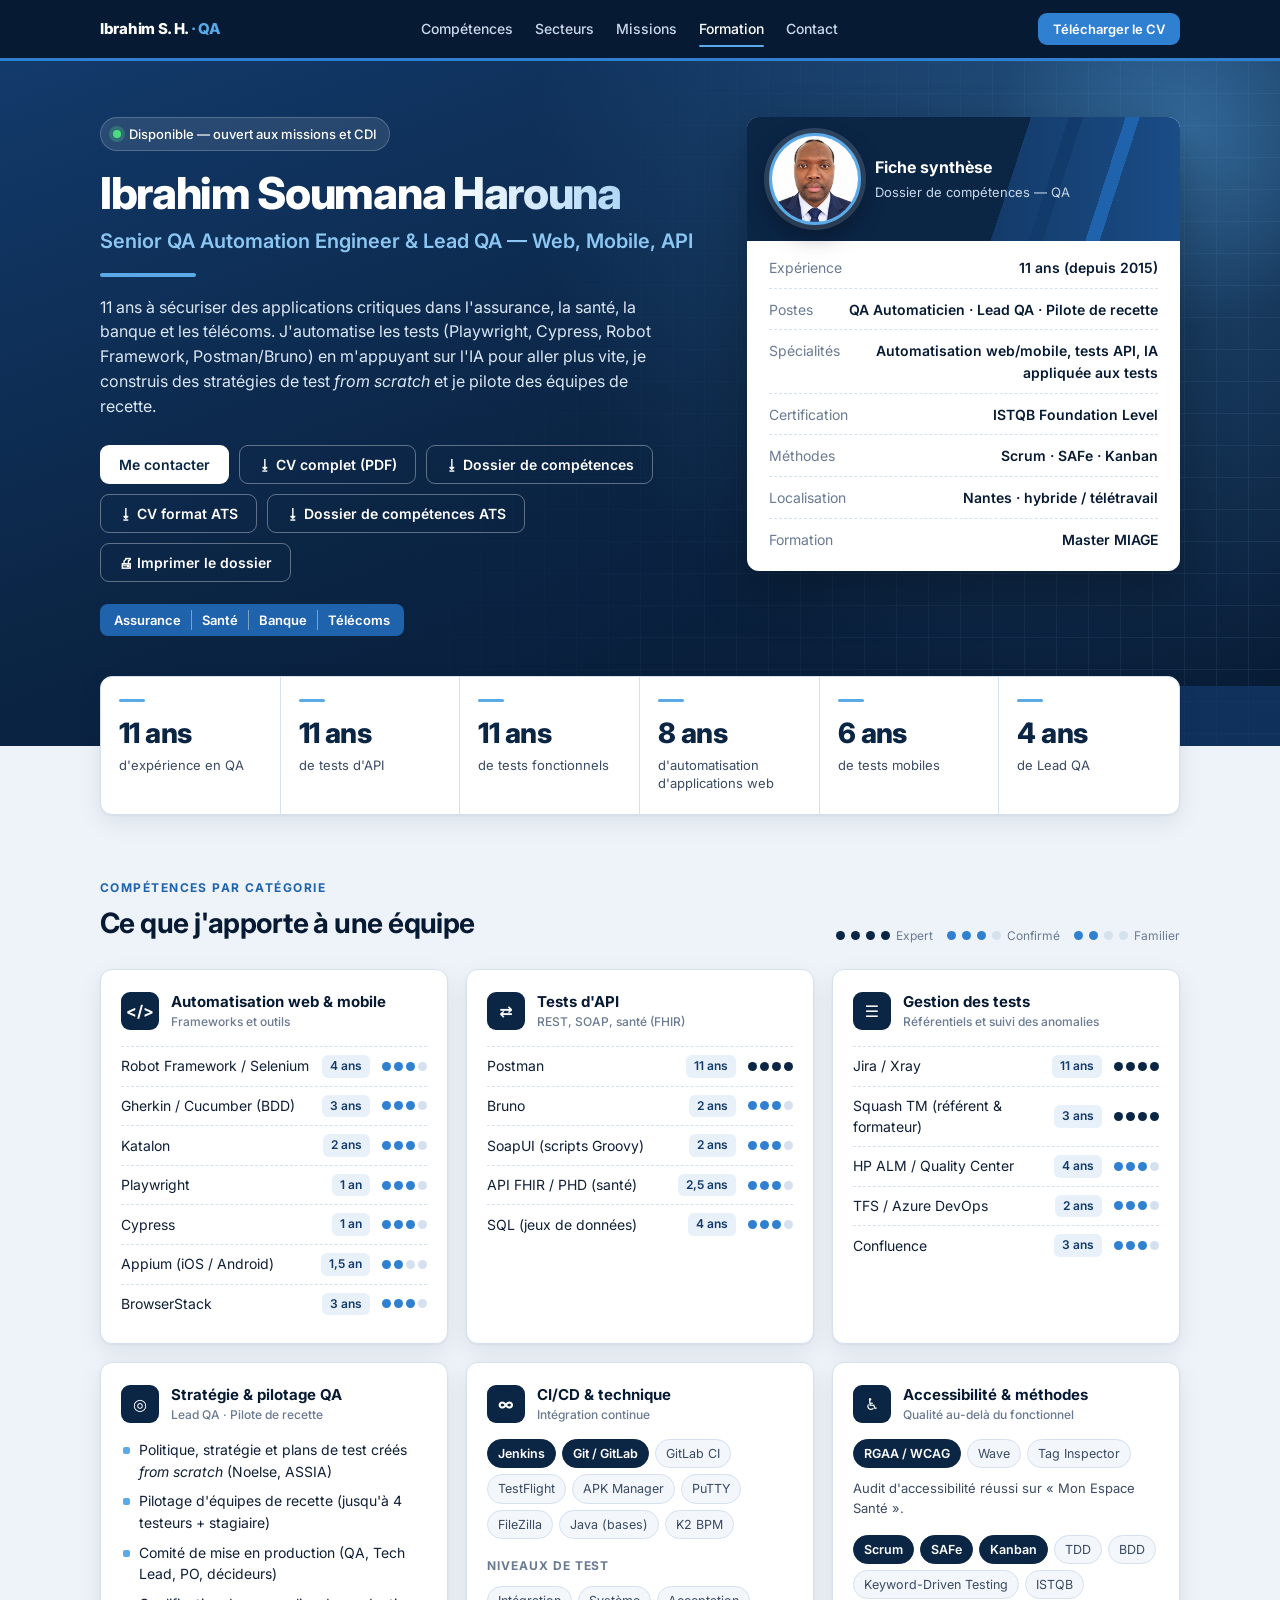
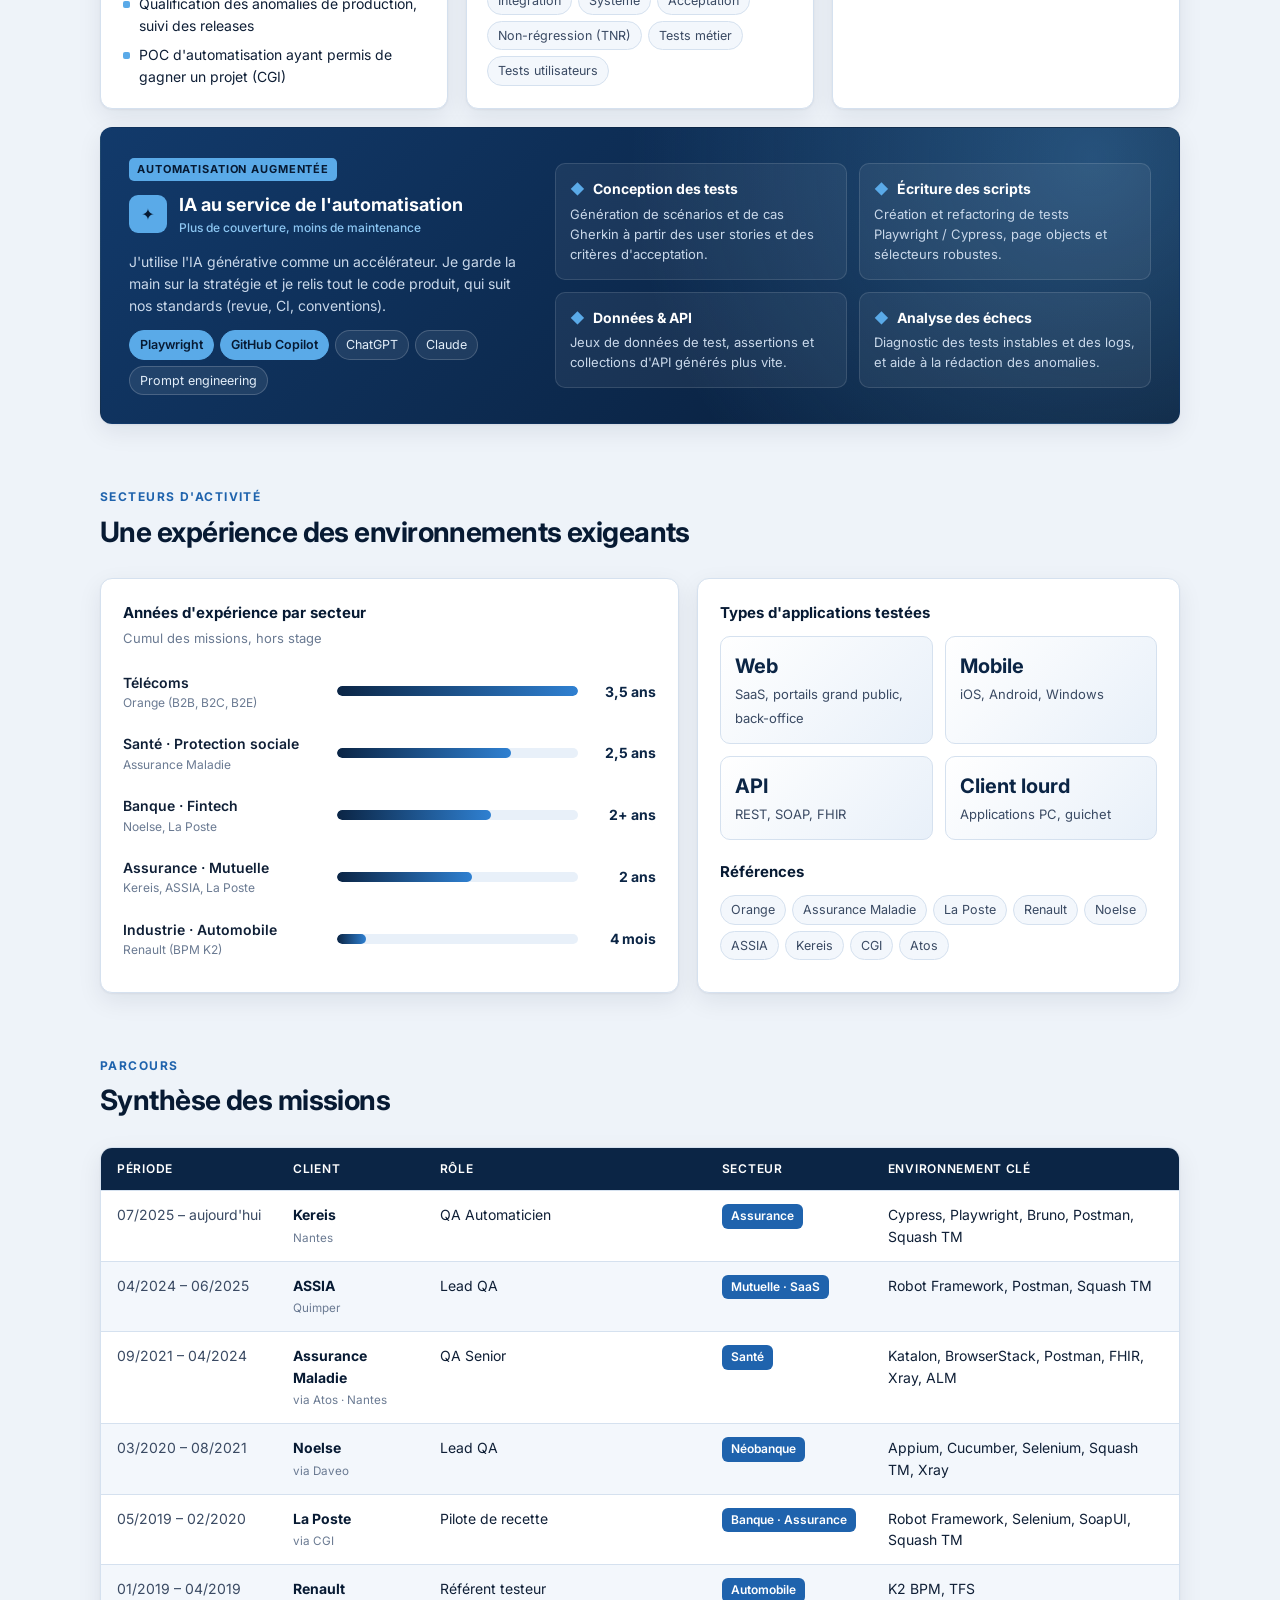
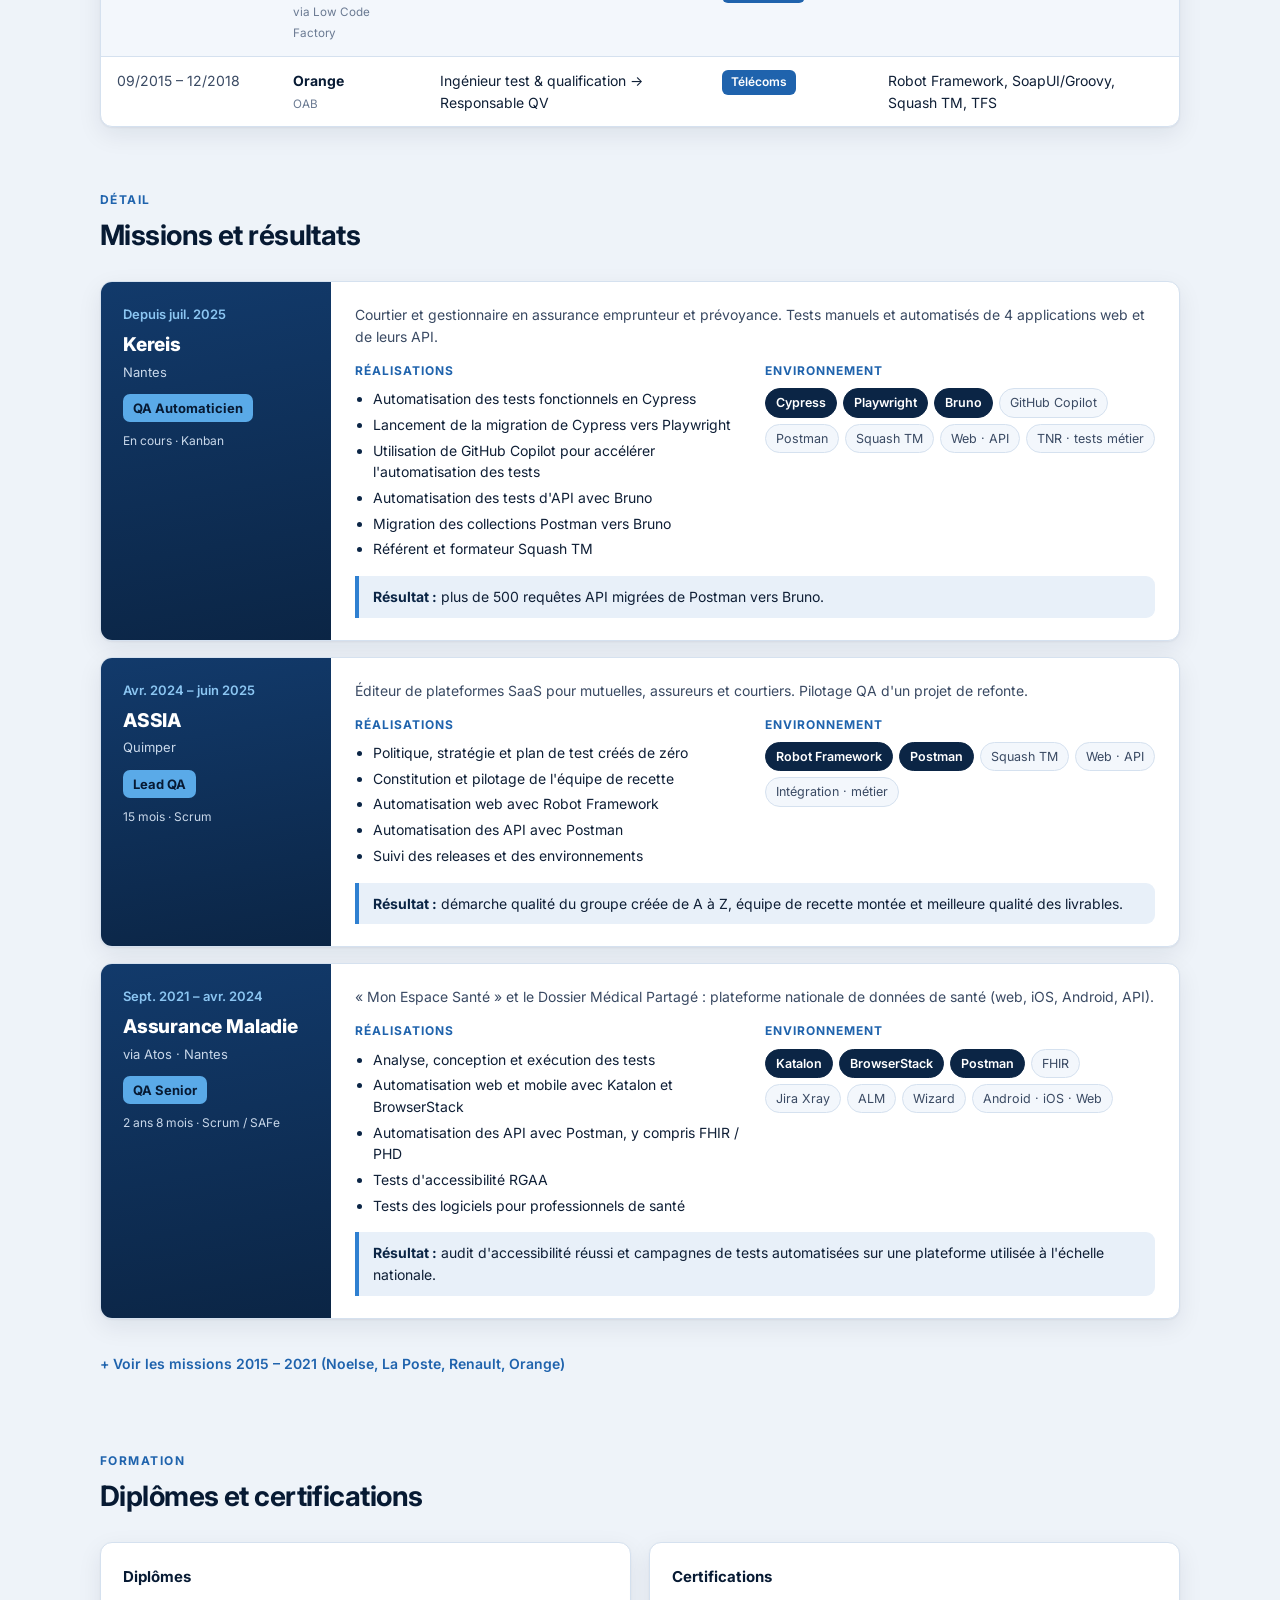
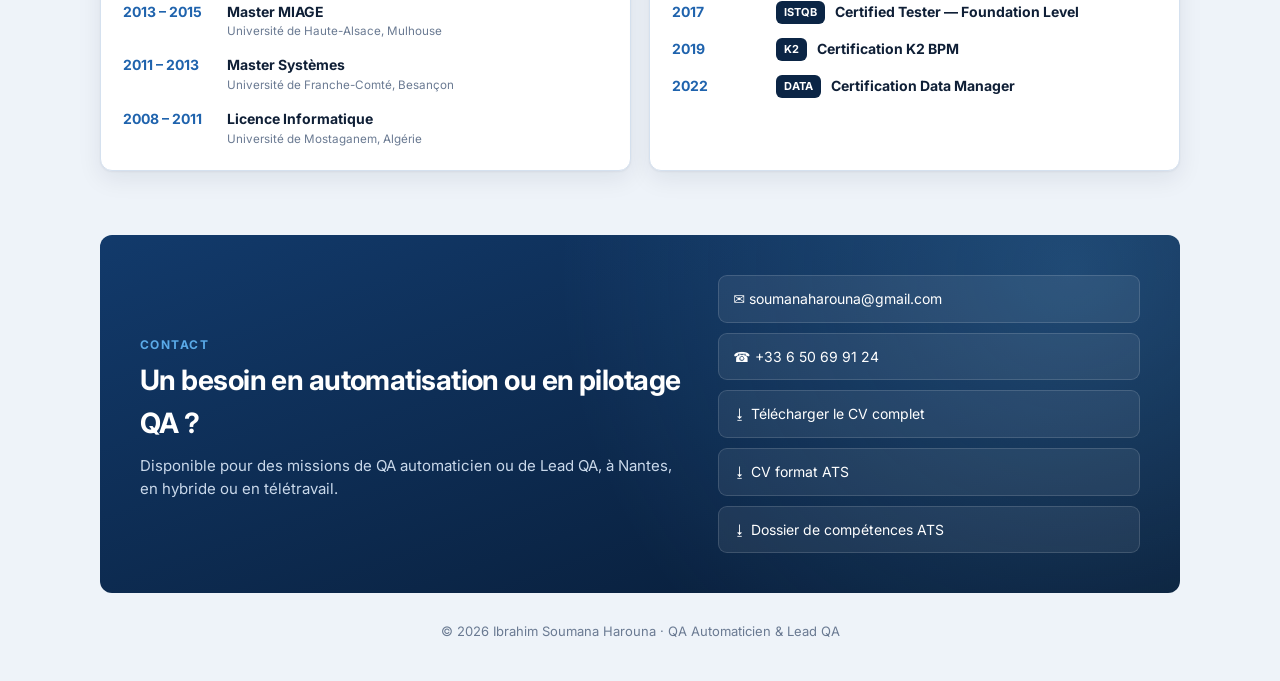
==== commit a7576913: "Mission Kereis : en cours depuis 07/2025, ajout de GitHub Copilot Corrige les dates de la mission Ke" ====
--- a/index.html
+++ b/index.html
@@ -553,7 +553,7 @@
     <table>
       <thead><tr><th>Période</th><th>Client</th><th>Rôle</th><th>Secteur</th><th>Environnement clé</th></tr></thead>
       <tbody>
-        <tr><td class="period">07/2025 – 12/2025</td><td class="client"><b>Kereis</b><small>Nantes</small></td><td>QA Automaticien</td><td><span class="pill">Assurance</span></td><td>Cypress, Playwright, Bruno, Postman, Squash TM</td></tr>
+        <tr><td class="period">07/2025 – aujourd'hui</td><td class="client"><b>Kereis</b><small>Nantes</small></td><td>QA Automaticien</td><td><span class="pill">Assurance</span></td><td>Cypress, Playwright, Bruno, Postman, Squash TM</td></tr>
         <tr><td class="period">04/2024 – 06/2025</td><td class="client"><b>ASSIA</b><small>Quimper</small></td><td>Lead QA</td><td><span class="pill">Mutuelle · SaaS</span></td><td>Robot Framework, Postman, Squash TM</td></tr>
         <tr><td class="period">09/2021 – 04/2024</td><td class="client"><b>Assurance Maladie</b><small>via Atos · Nantes</small></td><td>QA Senior</td><td><span class="pill">Santé</span></td><td>Katalon, BrowserStack, Postman, FHIR, Xray, ALM</td></tr>
         <tr><td class="period">03/2020 – 08/2021</td><td class="client"><b>Noelse</b><small>via Daveo</small></td><td>Lead QA</td><td><span class="pill">Néobanque</span></td><td>Appium, Cucumber, Selenium, Squash TM, Xray</td></tr>
@@ -573,12 +573,12 @@
   <div class="missions">
 
     <article class="mission">
-      <div class="m-side"><div class="when">Juil. 2025 – déc. 2025</div><div class="who">Kereis</div><div class="via">Nantes</div><span class="role">QA Automaticien</span><span class="dur">6 mois · Kanban</span></div>
+      <div class="m-side"><div class="when">Depuis juil. 2025</div><div class="who">Kereis</div><div class="via">Nantes</div><span class="role">QA Automaticien</span><span class="dur">En cours · Kanban</span></div>
       <div class="m-main">
         <p class="ctx">Courtier et gestionnaire en assurance emprunteur et prévoyance. Tests manuels et automatisés de 4 applications web et de leurs API.</p>
         <div class="m-cols">
-          <div><h4>Réalisations</h4><ul><li>Automatisation des tests fonctionnels en Cypress</li><li>Lancement de la migration de Cypress vers Playwright</li><li>Automatisation des tests d'API avec Bruno</li><li>Migration des collections Postman vers Bruno</li><li>Référent et formateur Squash TM</li></ul></div>
-          <div><h4>Environnement</h4><div class="tags"><span class="tag hl">Cypress</span><span class="tag hl">Playwright</span><span class="tag hl">Bruno</span><span class="tag">Postman</span><span class="tag">Squash TM</span><span class="tag">Web · API</span><span class="tag">TNR · tests métier</span></div></div>
+          <div><h4>Réalisations</h4><ul><li>Automatisation des tests fonctionnels en Cypress</li><li>Lancement de la migration de Cypress vers Playwright</li><li>Utilisation de GitHub Copilot pour accélérer l'automatisation des tests</li><li>Automatisation des tests d'API avec Bruno</li><li>Migration des collections Postman vers Bruno</li><li>Référent et formateur Squash TM</li></ul></div>
+          <div><h4>Environnement</h4><div class="tags"><span class="tag hl">Cypress</span><span class="tag hl">Playwright</span><span class="tag hl">Bruno</span><span class="tag">GitHub Copilot</span><span class="tag">Postman</span><span class="tag">Squash TM</span><span class="tag">Web · API</span><span class="tag">TNR · tests métier</span></div></div>
         </div>
         <p class="result"><b>Résultat&nbsp;:</b> plus de 500 requêtes API migrées de Postman vers Bruno.</p>
       </div>
